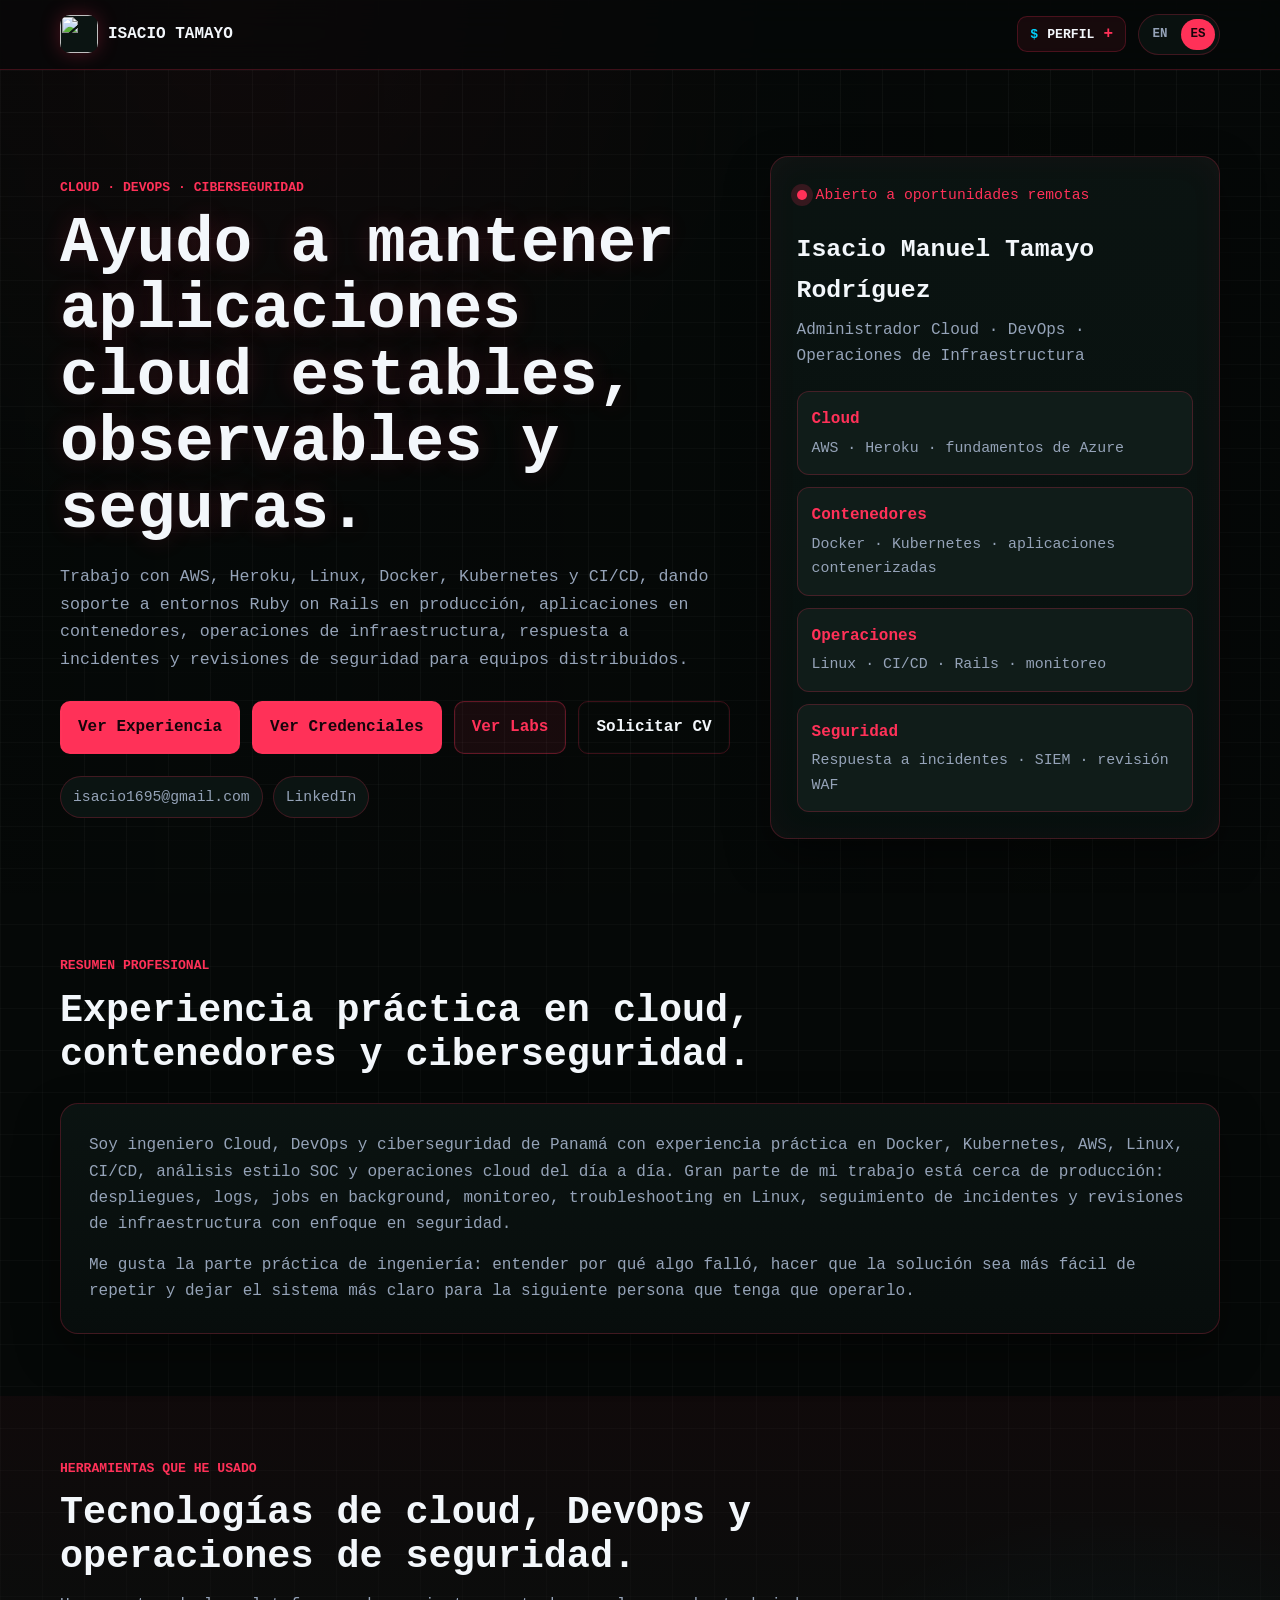
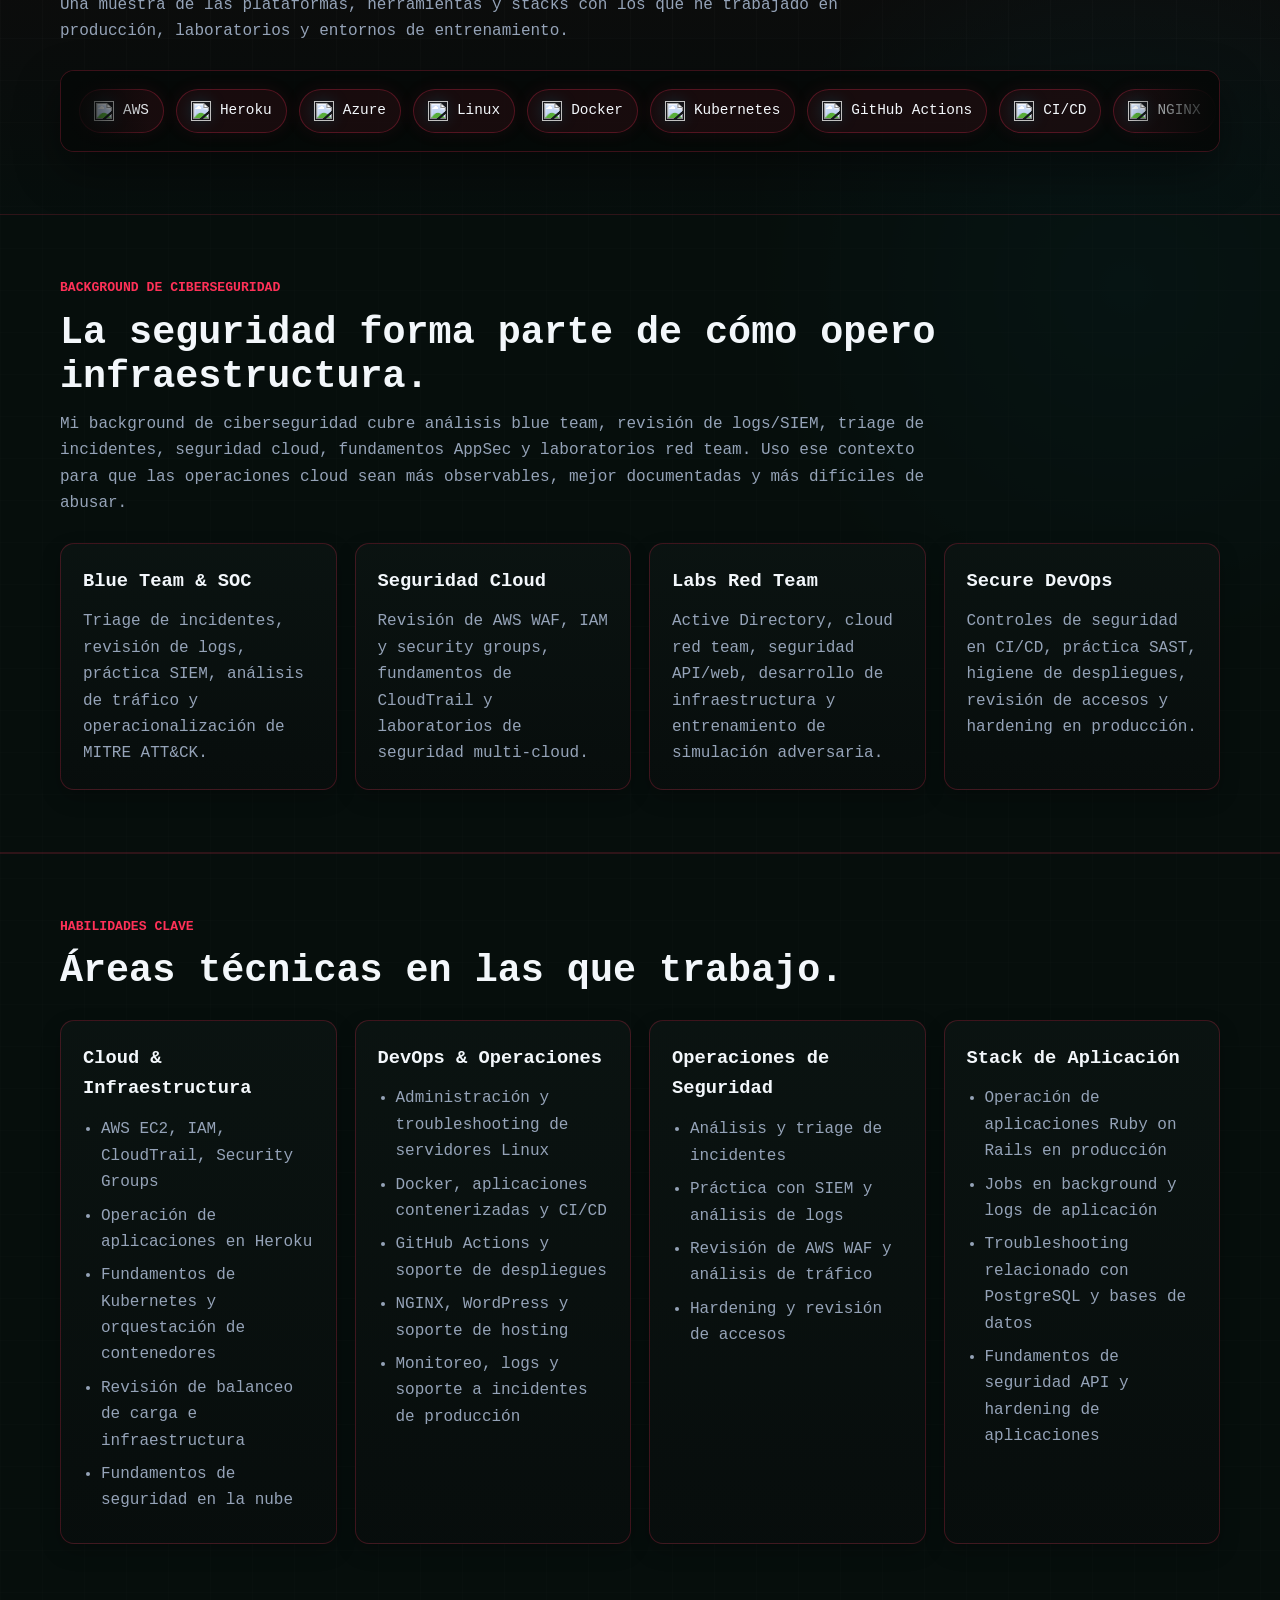
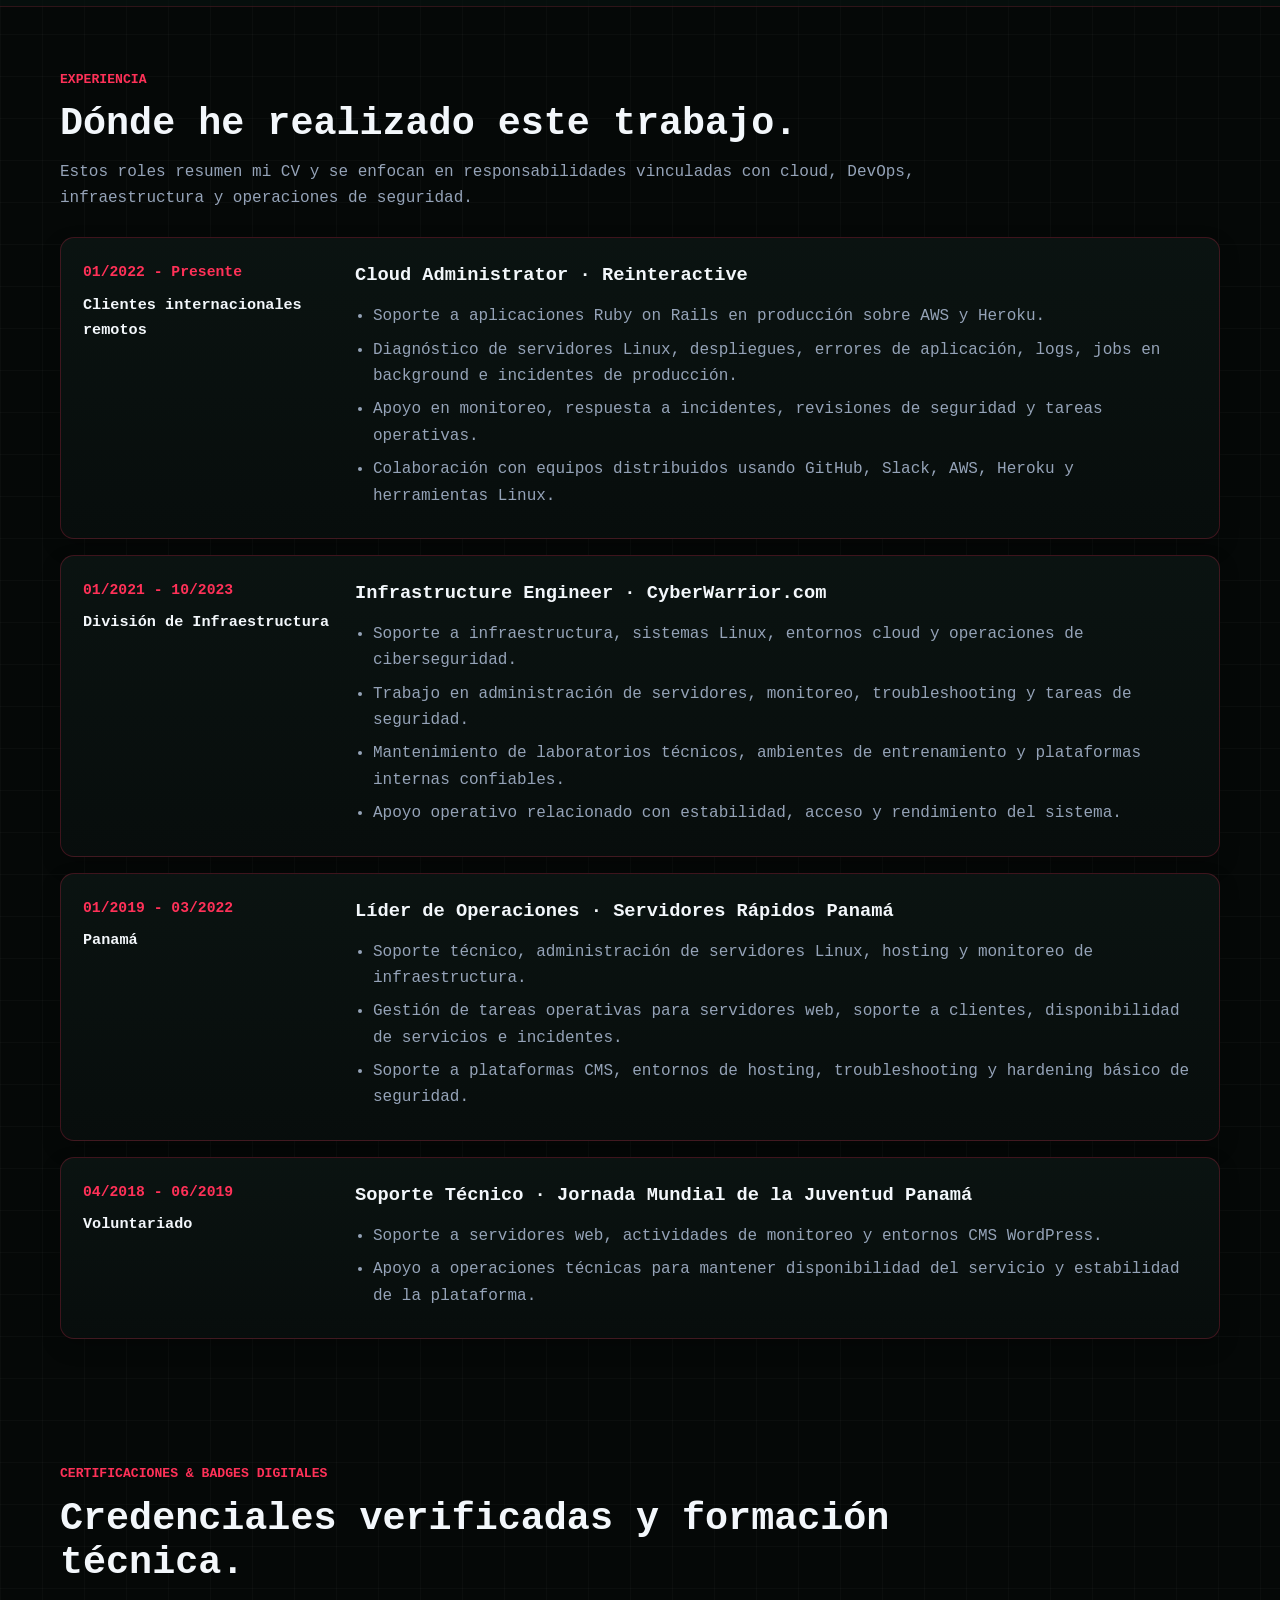
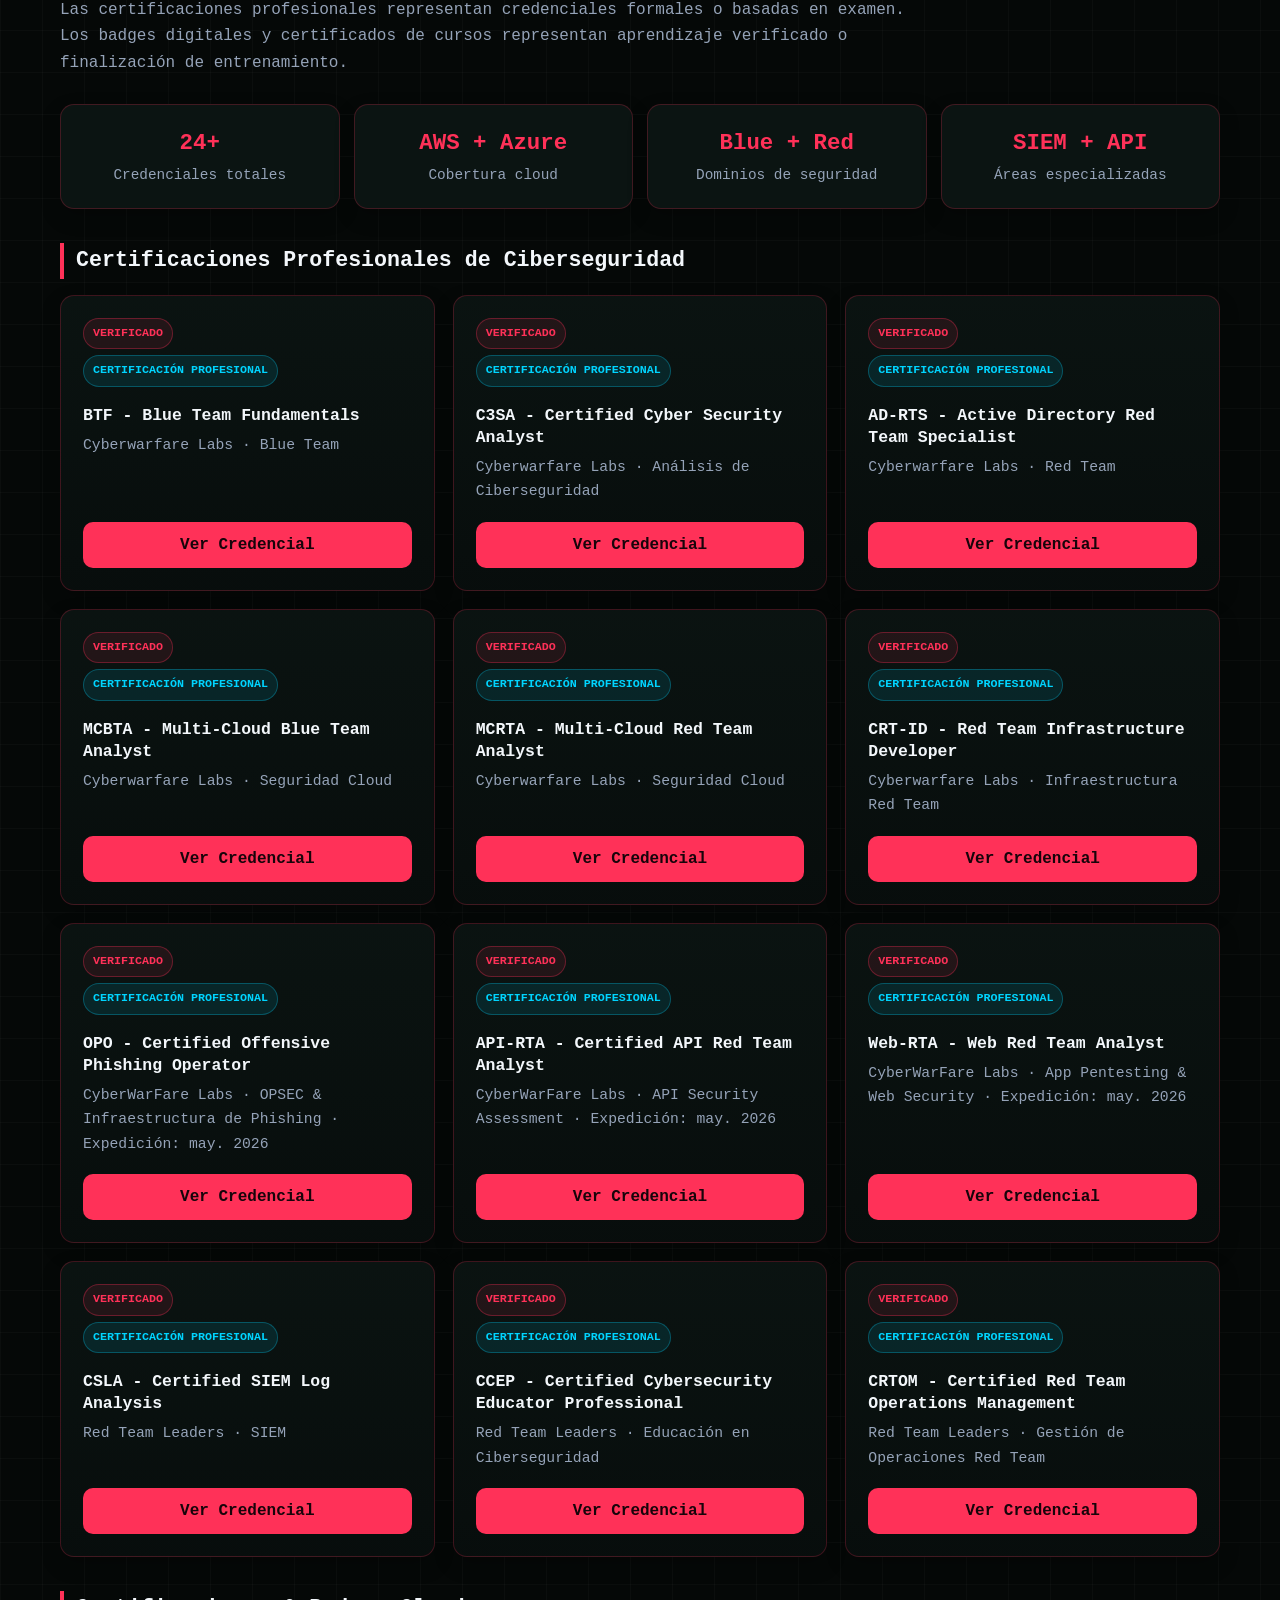
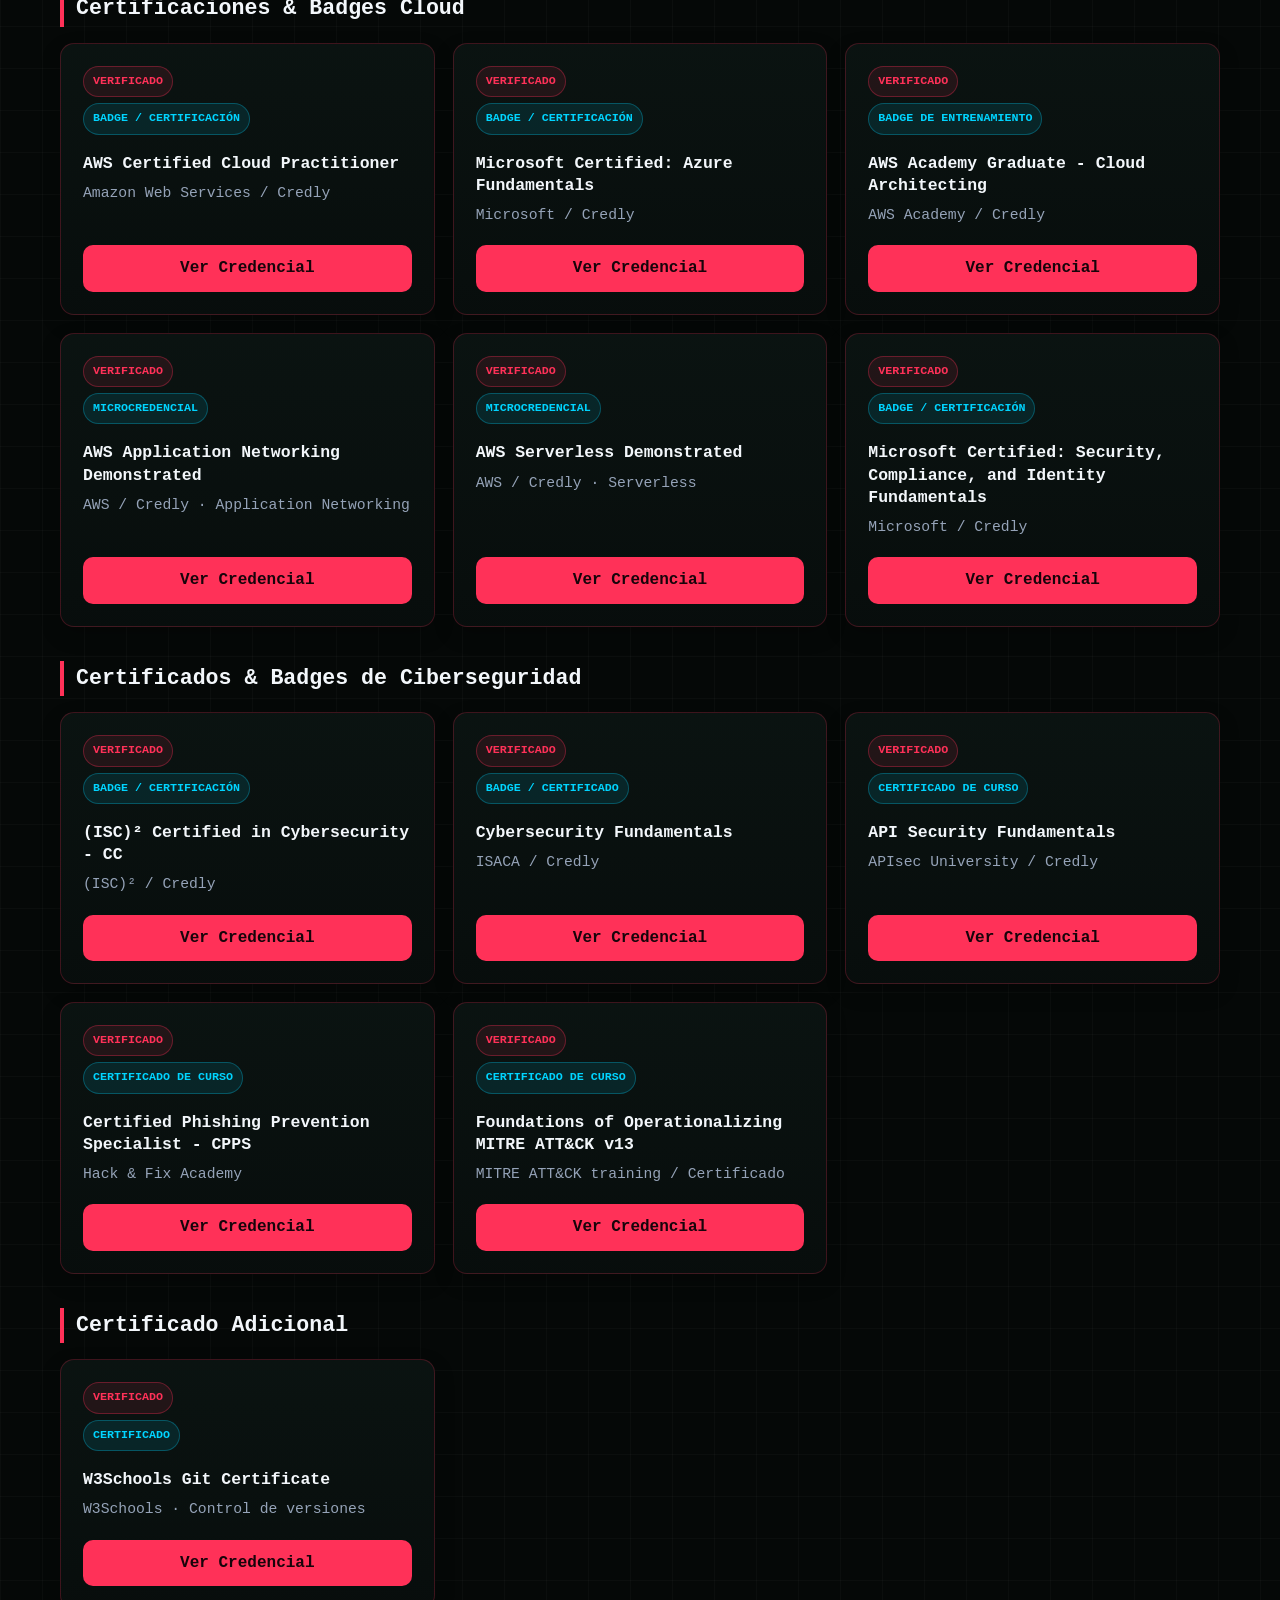
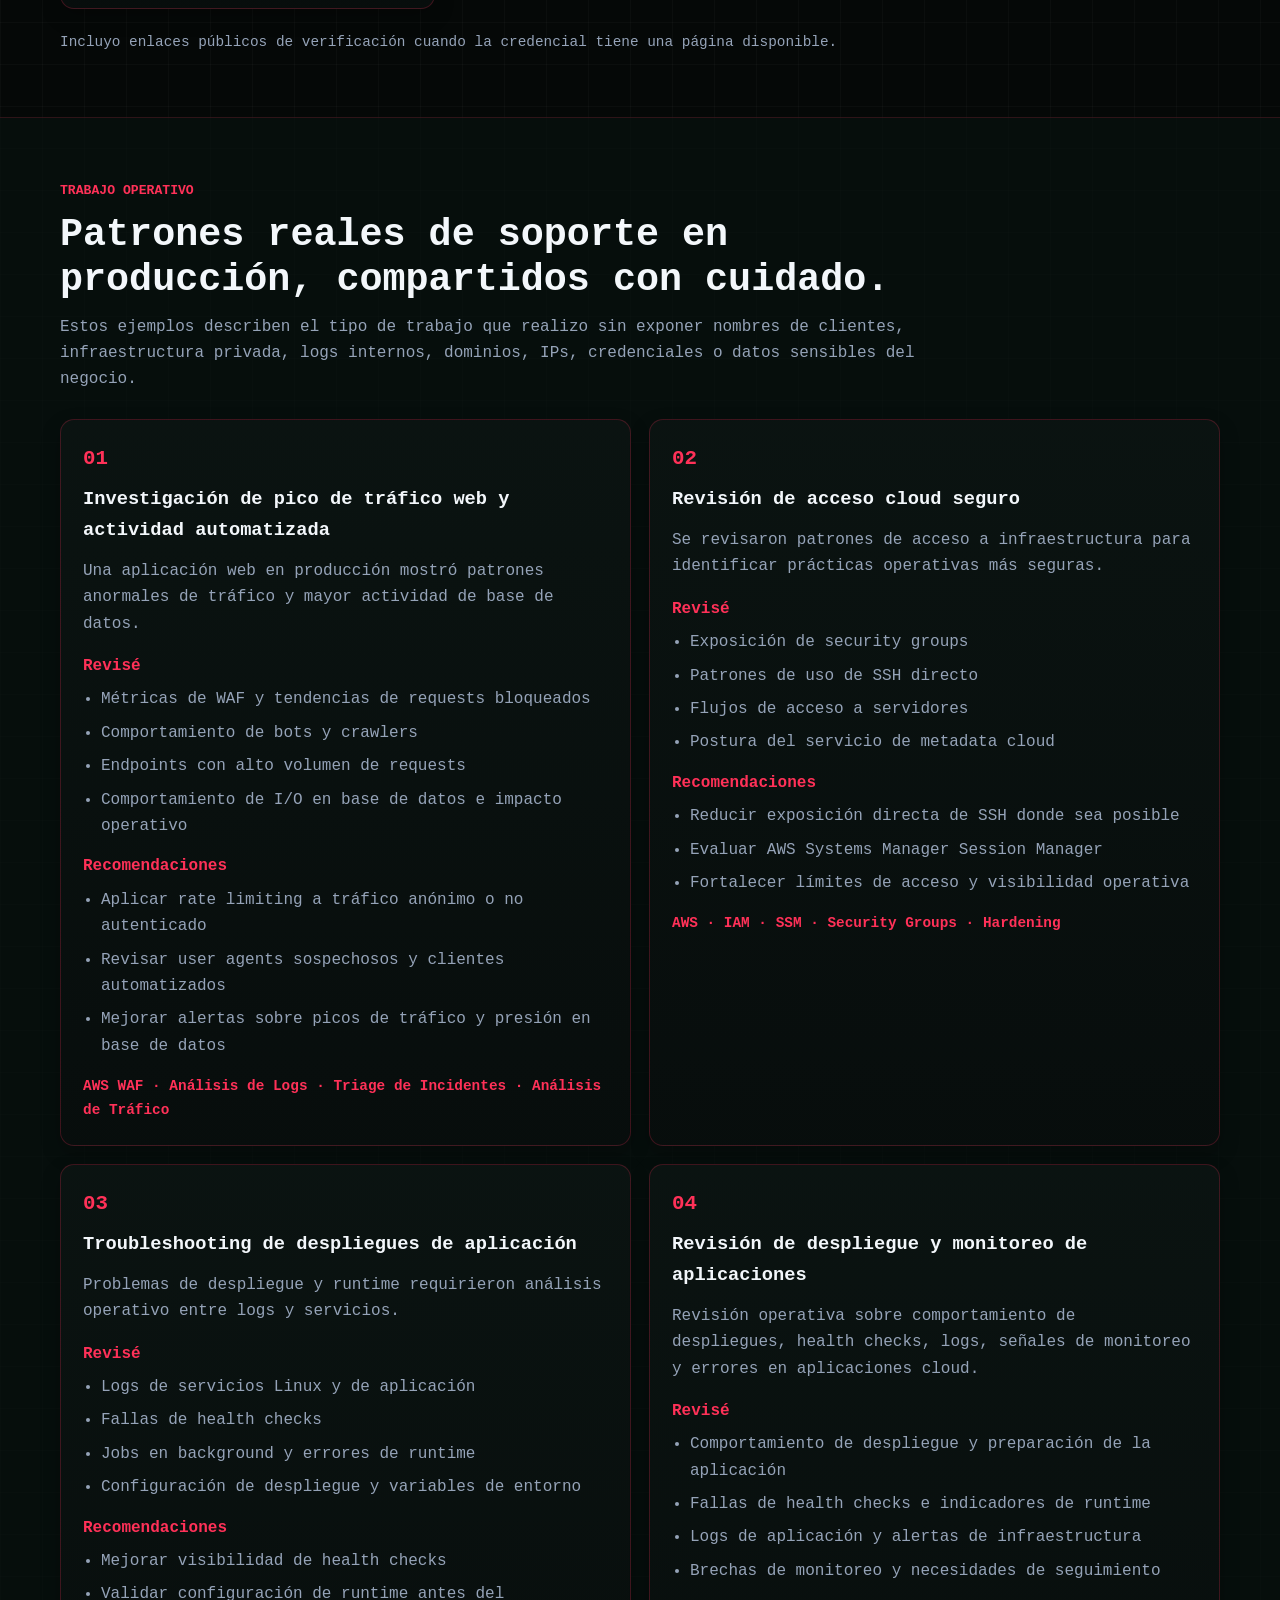
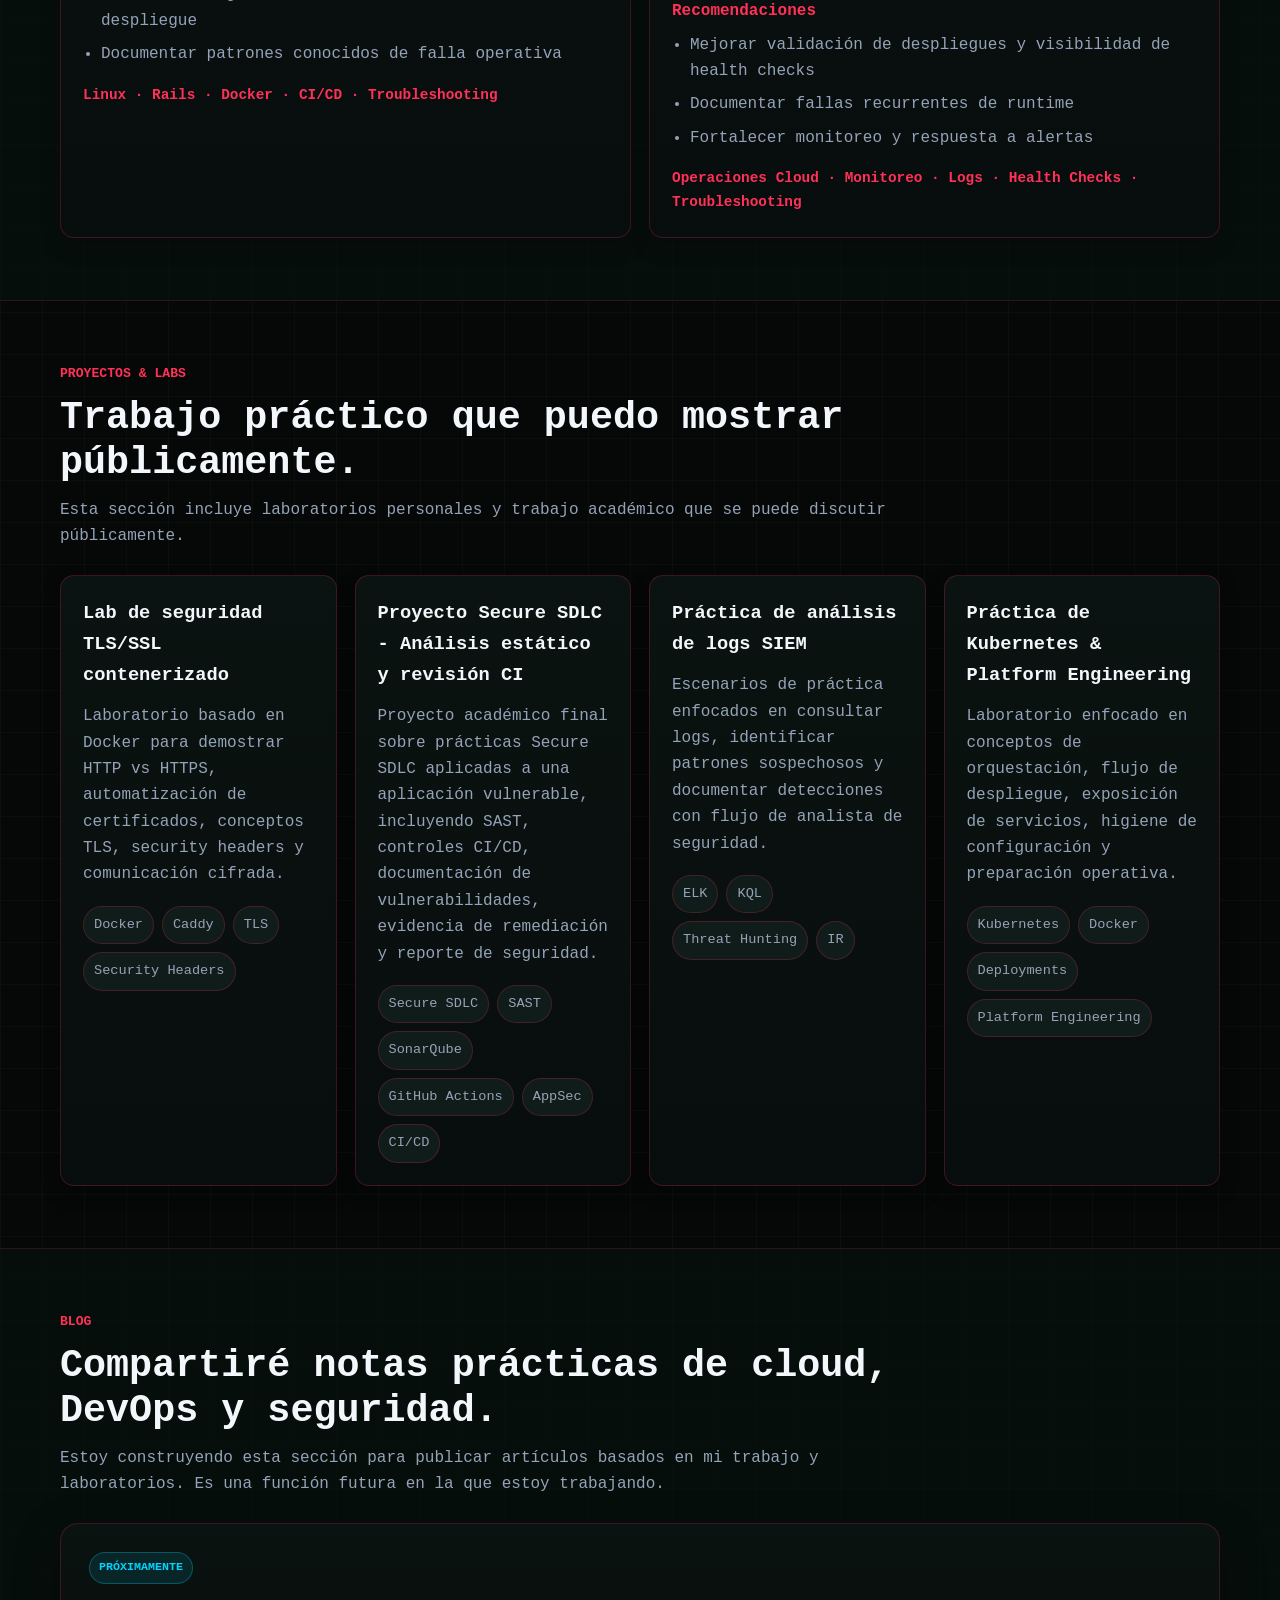
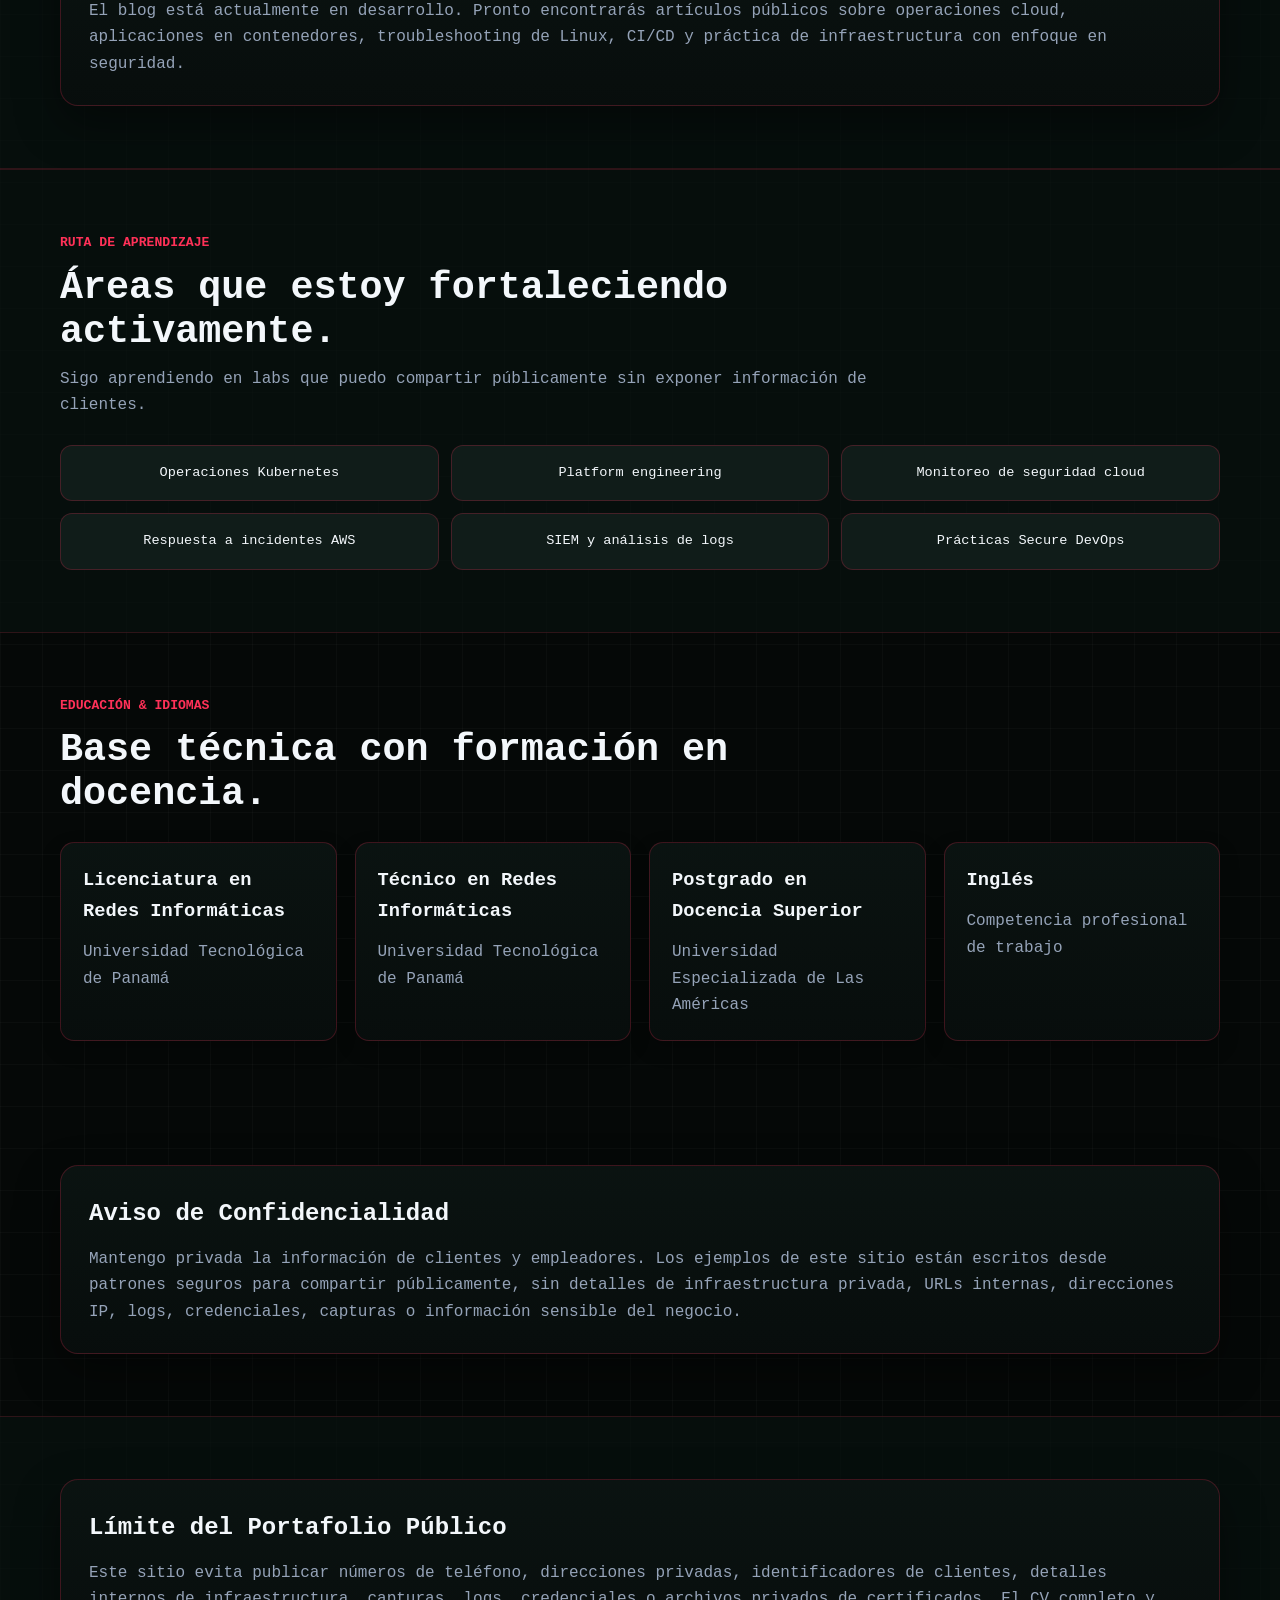
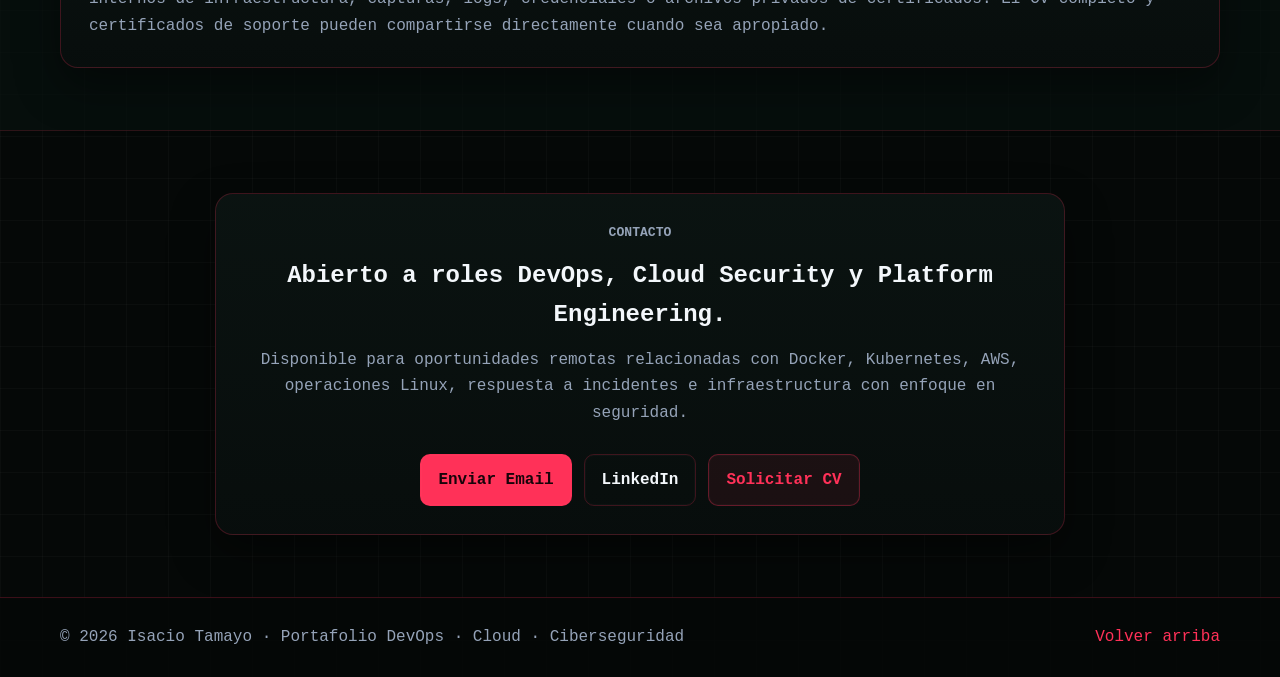
==== es.html @ 3d14a32d "Add blog section, fix Guides link, polish copy" ====
<!DOCTYPE html>
<html lang="es">
<head>
  <meta charset="UTF-8" />
  <meta name="viewport" content="width=device-width, initial-scale=1.0" />

  <title>Isacio Tamayo | Ingeniero Cloud, DevOps & Ciberseguridad</title>
  <meta name="description" content="Portafolio Cloud, DevOps y Ciberseguridad de Isacio Tamayo, enfocado en Docker, Kubernetes, AWS, Linux, CI/CD, soporte de producción, seguridad cloud y respuesta a incidentes." />
  <meta name="author" content="Isacio Tamayo" />
  <link rel="canonical" href="https://isacio-tamayo.ponciop.online/es.html" />

  <meta property="og:title" content="Isacio Tamayo | Ingeniero Cloud, DevOps & Ciberseguridad" />
  <meta property="og:description" content="Portafolio con experiencia en Docker, Kubernetes, AWS, Linux, CI/CD, troubleshooting de producción, análisis blue team, labs red team y seguridad cloud." />
  <meta property="og:type" content="website" />
  <meta property="og:url" content="https://isacio-tamayo.ponciop.online/es.html" />
  <meta property="og:site_name" content="Isacio Tamayo Portfolio" />
  <meta property="og:locale" content="es_PA" />
  <meta property="og:locale:alternate" content="en_US" />
  <meta property="og:image" content="https://isacio-tamayo.ponciop.online/assets/img/brand/isacio-tamayo-wallpaper.png" />
  <meta property="og:image:secure_url" content="https://isacio-tamayo.ponciop.online/assets/img/brand/isacio-tamayo-wallpaper.png" />
  <meta property="og:image:type" content="image/png" />
  <meta property="og:image:width" content="1672" />
  <meta property="og:image:height" content="941" />
  <meta property="og:image:alt" content="Isacio Tamayo Cloud DevOps Cybersecurity personal brand banner" />

  <meta name="twitter:card" content="summary_large_image" />
  <meta name="twitter:title" content="Isacio Tamayo | Ingeniero Cloud, DevOps & Ciberseguridad" />
  <meta name="twitter:description" content="Portafolio con experiencia en Docker, Kubernetes, AWS, Linux, CI/CD, troubleshooting de producción, análisis blue team, labs red team y seguridad cloud." />
  <meta name="twitter:image" content="https://isacio-tamayo.ponciop.online/assets/img/brand/isacio-tamayo-wallpaper.png" />

  <link rel="alternate" hreflang="en" href="https://isacio-tamayo.ponciop.online/" />
  <link rel="alternate" hreflang="es" href="https://isacio-tamayo.ponciop.online/es.html" />
  <link rel="alternate" hreflang="x-default" href="https://isacio-tamayo.ponciop.online/" />

  <link rel="icon" type="image/svg+xml" href="favicon.svg" />
  <link rel="stylesheet" href="assets/css/styles.css" />
</head>

<body>
  <header class="site-header">
    <div class="container nav-wrap">
      <a class="brand" href="#top" aria-label="Inicio">
        <span class="brand-mark"><img src="assets/img/brand/isacio-tamayo-logo.webp" alt="" /></span>
        <span>Isacio Tamayo</span>
      </a>

      <div class="nav-right">
        <input class="menu-toggle" type="checkbox" id="site-menu-toggle" aria-label="Alternar menú de navegación" />
        <label class="menu-button" for="site-menu-toggle"><span>PERFIL</span></label>
        <nav class="desktop-nav" aria-label="Navegación principal">
          <a href="#summary">Resumen</a>
          <a href="#skills">Habilidades</a>
          <a href="#technologies">Tecnologías</a>
          <a href="#experience">Experiencia</a>
          <a href="#certifications">Credenciales</a>
          <a href="#case-studies">Casos</a>
          <a href="#projects">Proyectos</a>
          <a href="#blog">Blog</a>
          <a href="#contact">Contacto</a>
        </nav>
        <div class="language-switch" aria-label="Selector de idioma">
          <a href="index.html">EN</a>
          <a class="active" href="es.html" aria-current="page">ES</a>
        </div>
      </div>
    </div>
  </header>

  <main id="top">
    <section class="hero">
      <div class="container hero-grid">
        <div class="hero-content">
          <p class="eyebrow">Cloud · DevOps · Ciberseguridad</p>
          <h1>Ayudo a mantener aplicaciones cloud estables, observables y seguras.</h1>
          <p class="hero-text">
            Trabajo con AWS, Heroku, Linux, Docker, Kubernetes y CI/CD, dando soporte a entornos
            Ruby on Rails en producción, aplicaciones en contenedores, operaciones de infraestructura,
            respuesta a incidentes y revisiones de seguridad para equipos distribuidos.
          </p>

          <div class="hero-actions">
            <a class="btn primary" href="#experience">Ver Experiencia</a>
            <a class="btn primary" href="#certifications">Ver Credenciales</a>
            <a class="btn secondary" href="#projects">Ver Labs</a>
            <a class="btn ghost" href="mailto:isacio1695@gmail.com?subject=Solicitud%20de%20CV%20-%20Isacio%20Tamayo">Solicitar CV</a>
          </div>

          <div class="contact-pills">
            <a href="mailto:isacio1695@gmail.com">isacio1695@gmail.com</a>
            <a href="https://www.linkedin.com/in/isaciotamayo/" target="_blank" rel="noopener noreferrer">LinkedIn</a>
          </div>
        </div>

        <aside class="hero-card" aria-label="Resumen del perfil">
          <div class="hero-card-top">
            <span class="status-dot"></span>
            <span>Abierto a oportunidades remotas</span>
          </div>

          <h2>Isacio Manuel Tamayo Rodríguez</h2>
          <p>Administrador Cloud · DevOps · Operaciones de Infraestructura</p>

          <div class="snapshot-grid">
            <div>
              <strong>Cloud</strong>
              <span>AWS · Heroku · fundamentos de Azure</span>
            </div>
            <div>
              <strong>Contenedores</strong>
              <span>Docker · Kubernetes · aplicaciones contenerizadas</span>
            </div>
            <div>
              <strong>Operaciones</strong>
              <span>Linux · CI/CD · Rails · monitoreo</span>
            </div>
            <div>
              <strong>Seguridad</strong>
              <span>Respuesta a incidentes · SIEM · revisión WAF</span>
            </div>
          </div>
        </aside>
      </div>
    </section>

    <section id="summary" class="section">
      <div class="container">
        <div class="section-heading">
          <p class="eyebrow">Resumen Profesional</p>
          <h2>Experiencia práctica en cloud, contenedores y ciberseguridad.</h2>
        </div>

        <div class="summary-card">
          <p>
            Soy ingeniero Cloud, DevOps y ciberseguridad de Panamá con experiencia práctica en Docker, Kubernetes,
            AWS, Linux, CI/CD, análisis estilo SOC y operaciones cloud del día a día. Gran parte de mi trabajo está cerca
            de producción: despliegues, logs, jobs en background, monitoreo, troubleshooting en Linux,
            seguimiento de incidentes y revisiones de infraestructura con enfoque en seguridad.
          </p>
          <p>
            Me gusta la parte práctica de ingeniería: entender por qué algo falló, hacer que la solución
            sea más fácil de repetir y dejar el sistema más claro para la siguiente persona que tenga que operarlo.
          </p>
        </div>
      </div>
    </section>

    <section id="technologies" class="section tech-section">
      <div class="container">
        <div class="section-heading">
          <p class="eyebrow">Herramientas que he usado</p>
          <h2>Tecnologías de cloud, DevOps y operaciones de seguridad.</h2>
          <p class="section-note">
            Una muestra de las plataformas, herramientas y stacks con los que he trabajado en producción, laboratorios y entornos de entrenamiento.
          </p>
        </div>

        <div class="tech-carousel" aria-label="Carrusel de tecnologías">
          <div class="tech-track">
            <span><img src="https://cdn.jsdelivr.net/gh/devicons/devicon/icons/amazonwebservices/amazonwebservices-original-wordmark.svg" alt="" loading="lazy" />AWS</span>
            <span><img src="https://cdn.jsdelivr.net/gh/devicons/devicon/icons/heroku/heroku-original.svg" alt="" loading="lazy" />Heroku</span>
            <span><img src="https://cdn.jsdelivr.net/gh/devicons/devicon/icons/azure/azure-original.svg" alt="" loading="lazy" />Azure</span>
            <span><img src="https://cdn.simpleicons.org/linux/fcc624" alt="" loading="lazy" />Linux</span>
            <span><img src="https://cdn.simpleicons.org/docker/2496ed" alt="" loading="lazy" />Docker</span>
            <span><img src="https://cdn.simpleicons.org/kubernetes/326ce5" alt="" loading="lazy" />Kubernetes</span>
            <span><img src="https://cdn.simpleicons.org/githubactions/2088ff" alt="" loading="lazy" />GitHub Actions</span>
            <span><img src="https://cdn.simpleicons.org/github/ffffff" alt="" loading="lazy" />CI/CD</span>
            <span><img src="https://cdn.simpleicons.org/nginx/009639" alt="" loading="lazy" />NGINX</span>
            <span><img src="https://cdn.simpleicons.org/rubyonrails/cc0000" alt="" loading="lazy" />Ruby on Rails</span>
            <span><img src="https://cdn.simpleicons.org/postgresql/4169e1" alt="" loading="lazy" />PostgreSQL</span>
            <span><img src="https://cdn.simpleicons.org/wordpress/21759b" alt="" loading="lazy" />WordPress</span>
            <span><img src="https://cdn.simpleicons.org/elastic/005571" alt="" loading="lazy" />Elastic</span>
            <span><img src="https://cdn.simpleicons.org/cloudflare/f38020" alt="" loading="lazy" />Cloudflare WAF</span>
            <span><img src="https://cdn.jsdelivr.net/gh/devicons/devicon/icons/sonarqube/sonarqube-original.svg" alt="" loading="lazy" />SonarQube</span>
            <span><img src="https://cdn.jsdelivr.net/gh/devicons/devicon/icons/amazonwebservices/amazonwebservices-original-wordmark.svg" alt="" loading="lazy" />AWS</span>
            <span><img src="https://cdn.jsdelivr.net/gh/devicons/devicon/icons/heroku/heroku-original.svg" alt="" loading="lazy" />Heroku</span>
            <span><img src="https://cdn.jsdelivr.net/gh/devicons/devicon/icons/azure/azure-original.svg" alt="" loading="lazy" />Azure</span>
            <span><img src="https://cdn.simpleicons.org/linux/fcc624" alt="" loading="lazy" />Linux</span>
            <span><img src="https://cdn.simpleicons.org/docker/2496ed" alt="" loading="lazy" />Docker</span>
            <span><img src="https://cdn.simpleicons.org/kubernetes/326ce5" alt="" loading="lazy" />Kubernetes</span>
            <span><img src="https://cdn.simpleicons.org/githubactions/2088ff" alt="" loading="lazy" />GitHub Actions</span>
            <span><img src="https://cdn.simpleicons.org/github/ffffff" alt="" loading="lazy" />CI/CD</span>
            <span><img src="https://cdn.simpleicons.org/nginx/009639" alt="" loading="lazy" />NGINX</span>
            <span><img src="https://cdn.simpleicons.org/rubyonrails/cc0000" alt="" loading="lazy" />Ruby on Rails</span>
            <span><img src="https://cdn.simpleicons.org/postgresql/4169e1" alt="" loading="lazy" />PostgreSQL</span>
            <span><img src="https://cdn.simpleicons.org/wordpress/21759b" alt="" loading="lazy" />WordPress</span>
            <span><img src="https://cdn.simpleicons.org/elastic/005571" alt="" loading="lazy" />Elastic</span>
            <span><img src="https://cdn.simpleicons.org/cloudflare/f38020" alt="" loading="lazy" />Cloudflare WAF</span>
            <span><img src="https://cdn.jsdelivr.net/gh/devicons/devicon/icons/sonarqube/sonarqube-original.svg" alt="" loading="lazy" />SonarQube</span>
          </div>
        </div>
      </div>
    </section>

    <section id="security-background" class="section alt">
      <div class="container">
        <div class="section-heading">
          <p class="eyebrow">Background de Ciberseguridad</p>
          <h2>La seguridad forma parte de cómo opero infraestructura.</h2>
          <p class="section-note">
            Mi background de ciberseguridad cubre análisis blue team, revisión de logs/SIEM, triage de incidentes,
            seguridad cloud, fundamentos AppSec y laboratorios red team. Uso ese contexto para que las operaciones
            cloud sean más observables, mejor documentadas y más difíciles de abusar.
          </p>
        </div>

        <div class="security-grid">
          <article class="security-card">
            <h3>Blue Team & SOC</h3>
            <p>Triage de incidentes, revisión de logs, práctica SIEM, análisis de tráfico y operacionalización de MITRE ATT&CK.</p>
          </article>
          <article class="security-card">
            <h3>Seguridad Cloud</h3>
            <p>Revisión de AWS WAF, IAM y security groups, fundamentos de CloudTrail y laboratorios de seguridad multi-cloud.</p>
          </article>
          <article class="security-card">
            <h3>Labs Red Team</h3>
            <p>Active Directory, cloud red team, seguridad API/web, desarrollo de infraestructura y entrenamiento de simulación adversaria.</p>
          </article>
          <article class="security-card">
            <h3>Secure DevOps</h3>
            <p>Controles de seguridad en CI/CD, práctica SAST, higiene de despliegues, revisión de accesos y hardening en producción.</p>
          </article>
        </div>
      </div>
    </section>

    <section id="skills" class="section alt">
      <div class="container">
        <div class="section-heading">
          <p class="eyebrow">Habilidades Clave</p>
          <h2>Áreas técnicas en las que trabajo.</h2>
        </div>

        <div class="skills-grid">
          <article class="skill-card">
            <h3>Cloud & Infraestructura</h3>
            <ul>
              <li>AWS EC2, IAM, CloudTrail, Security Groups</li>
              <li>Operación de aplicaciones en Heroku</li>
              <li>Fundamentos de Kubernetes y orquestación de contenedores</li>
              <li>Revisión de balanceo de carga e infraestructura</li>
              <li>Fundamentos de seguridad en la nube</li>
            </ul>
          </article>

          <article class="skill-card">
            <h3>DevOps & Operaciones</h3>
            <ul>
              <li>Administración y troubleshooting de servidores Linux</li>
              <li>Docker, aplicaciones contenerizadas y CI/CD</li>
              <li>GitHub Actions y soporte de despliegues</li>
              <li>NGINX, WordPress y soporte de hosting</li>
              <li>Monitoreo, logs y soporte a incidentes de producción</li>
            </ul>
          </article>

          <article class="skill-card">
            <h3>Operaciones de Seguridad</h3>
            <ul>
              <li>Análisis y triage de incidentes</li>
              <li>Práctica con SIEM y análisis de logs</li>
              <li>Revisión de AWS WAF y análisis de tráfico</li>
              <li>Hardening y revisión de accesos</li>
            </ul>
          </article>

          <article class="skill-card">
            <h3>Stack de Aplicación</h3>
            <ul>
              <li>Operación de aplicaciones Ruby on Rails en producción</li>
              <li>Jobs en background y logs de aplicación</li>
              <li>Troubleshooting relacionado con PostgreSQL y bases de datos</li>
              <li>Fundamentos de seguridad API y hardening de aplicaciones</li>
            </ul>
          </article>
        </div>
      </div>
    </section>

    <section id="experience" class="section">
      <div class="container">
        <div class="section-heading">
          <p class="eyebrow">Experiencia</p>
          <h2>Dónde he realizado este trabajo.</h2>
          <p class="section-note">
            Estos roles resumen mi CV y se enfocan en responsabilidades vinculadas con cloud,
            DevOps, infraestructura y operaciones de seguridad.
          </p>
        </div>

        <div class="experience-list">
          <article class="experience-card">
            <div class="experience-meta">
              <span>01/2022 - Presente</span>
              <strong>Clientes internacionales remotos</strong>
            </div>
            <div>
              <h3>Cloud Administrator · Reinteractive</h3>
              <ul>
                <li>Soporte a aplicaciones Ruby on Rails en producción sobre AWS y Heroku.</li>
                <li>Diagnóstico de servidores Linux, despliegues, errores de aplicación, logs, jobs en background e incidentes de producción.</li>
                <li>Apoyo en monitoreo, respuesta a incidentes, revisiones de seguridad y tareas operativas.</li>
                <li>Colaboración con equipos distribuidos usando GitHub, Slack, AWS, Heroku y herramientas Linux.</li>
              </ul>
            </div>
          </article>

          <article class="experience-card">
            <div class="experience-meta">
              <span>01/2021 - 10/2023</span>
              <strong>División de Infraestructura</strong>
            </div>
            <div>
              <h3>Infrastructure Engineer · CyberWarrior.com</h3>
              <ul>
                <li>Soporte a infraestructura, sistemas Linux, entornos cloud y operaciones de ciberseguridad.</li>
                <li>Trabajo en administración de servidores, monitoreo, troubleshooting y tareas de seguridad.</li>
                <li>Mantenimiento de laboratorios técnicos, ambientes de entrenamiento y plataformas internas confiables.</li>
                <li>Apoyo operativo relacionado con estabilidad, acceso y rendimiento del sistema.</li>
              </ul>
            </div>
          </article>

          <article class="experience-card">
            <div class="experience-meta">
              <span>01/2019 - 03/2022</span>
              <strong>Panamá</strong>
            </div>
            <div>
              <h3>Líder de Operaciones · Servidores Rápidos Panamá</h3>
              <ul>
                <li>Soporte técnico, administración de servidores Linux, hosting y monitoreo de infraestructura.</li>
                <li>Gestión de tareas operativas para servidores web, soporte a clientes, disponibilidad de servicios e incidentes.</li>
                <li>Soporte a plataformas CMS, entornos de hosting, troubleshooting y hardening básico de seguridad.</li>
              </ul>
            </div>
          </article>

          <article class="experience-card">
            <div class="experience-meta">
              <span>04/2018 - 06/2019</span>
              <strong>Voluntariado</strong>
            </div>
            <div>
              <h3>Soporte Técnico · Jornada Mundial de la Juventud Panamá</h3>
              <ul>
                <li>Soporte a servidores web, actividades de monitoreo y entornos CMS WordPress.</li>
                <li>Apoyo a operaciones técnicas para mantener disponibilidad del servicio y estabilidad de la plataforma.</li>
              </ul>
            </div>
          </article>
        </div>
      </div>
    </section>

    <section id="certifications" class="section">
      <div class="container">
        <div class="section-heading">
          <p class="eyebrow">Certificaciones & Badges Digitales</p>
          <h2>Credenciales verificadas y formación técnica.</h2>
          <p class="section-note">
            Las certificaciones profesionales representan credenciales formales o basadas en examen.
            Los badges digitales y certificados de cursos representan aprendizaje verificado o finalización de entrenamiento.
          </p>
        </div>

        <div class="credential-stats">
          <div><strong>24+</strong><span>Credenciales totales</span></div>
          <div><strong>AWS + Azure</strong><span>Cobertura cloud</span></div>
          <div><strong>Blue + Red</strong><span>Dominios de seguridad</span></div>
          <div><strong>SIEM + API</strong><span>Áreas especializadas</span></div>
        </div>

        <div class="credential-section">
          <h3>Certificaciones Profesionales de Ciberseguridad</h3>
          <div class="credential-grid">
            <article class="credential-card"><span class="badge verified">Verificado</span><span class="badge type">Certificación Profesional</span><h4>BTF - Blue Team Fundamentals</h4><p>Cyberwarfare Labs · Blue Team</p><a href="https://labs.cyberwarfare.live/credential/achievement/69460b5f9f54e3df3cbbfce0" target="_blank" rel="noopener noreferrer">Ver Credencial</a></article>
            <article class="credential-card"><span class="badge verified">Verificado</span><span class="badge type">Certificación Profesional</span><h4>C3SA - Certified Cyber Security Analyst</h4><p>Cyberwarfare Labs · Análisis de Ciberseguridad</p><a href="https://labs.cyberwarfare.live/credential/achievement/696ad4a96d896ee834707cb6" target="_blank" rel="noopener noreferrer">Ver Credencial</a></article>
            <article class="credential-card"><span class="badge verified">Verificado</span><span class="badge type">Certificación Profesional</span><h4>AD-RTS - Active Directory Red Team Specialist</h4><p>Cyberwarfare Labs · Red Team</p><a href="https://labs.cyberwarfare.live/credential/achievement/69ef076441c9cc82906744a0" target="_blank" rel="noopener noreferrer">Ver Credencial</a></article>
            <article class="credential-card"><span class="badge verified">Verificado</span><span class="badge type">Certificación Profesional</span><h4>MCBTA - Multi-Cloud Blue Team Analyst</h4><p>Cyberwarfare Labs · Seguridad Cloud</p><a href="https://labs.cyberwarfare.live/credential/achievement/69be17f53f6937a0d91e0193" target="_blank" rel="noopener noreferrer">Ver Credencial</a></article>
            <article class="credential-card"><span class="badge verified">Verificado</span><span class="badge type">Certificación Profesional</span><h4>MCRTA - Multi-Cloud Red Team Analyst</h4><p>Cyberwarfare Labs · Seguridad Cloud</p><a href="https://labs.cyberwarfare.live/credential/achievement/69b8d61ac7ba6425e4980924" target="_blank" rel="noopener noreferrer">Ver Credencial</a></article>
            <article class="credential-card"><span class="badge verified">Verificado</span><span class="badge type">Certificación Profesional</span><h4>CRT-ID - Red Team Infrastructure Developer</h4><p>Cyberwarfare Labs · Infraestructura Red Team</p><a href="https://labs.cyberwarfare.live/credential/achievement/69f3f2f10f828a8de6c752f9" target="_blank" rel="noopener noreferrer">Ver Credencial</a></article>
            <article class="credential-card"><span class="badge verified">Verificado</span><span class="badge type">Certificación Profesional</span><h4>OPO - Certified Offensive Phishing Operator</h4><p>CyberWarFare Labs · OPSEC & Infraestructura de Phishing · Expedición: may. 2026</p><a href="https://labs.cyberwarfare.live/credential/achievement/6a0940a0561ddc10b08a355a" target="_blank" rel="noopener noreferrer">Ver Credencial</a></article>
            <article class="credential-card"><span class="badge verified">Verificado</span><span class="badge type">Certificación Profesional</span><h4>API-RTA - Certified API Red Team Analyst</h4><p>CyberWarFare Labs · API Security Assessment · Expedición: may. 2026</p><a href="https://labs.cyberwarfare.live/credential/achievement/6a06ca186d7fa552c3931be1" target="_blank" rel="noopener noreferrer">Ver Credencial</a></article>
            <article class="credential-card"><span class="badge verified">Verificado</span><span class="badge type">Certificación Profesional</span><h4>Web-RTA - Web Red Team Analyst</h4><p>CyberWarFare Labs · App Pentesting & Web Security · Expedición: may. 2026</p><a href="https://labs.cyberwarfare.live/credential/achievement/69feee29bda8afb3718dbea6" target="_blank" rel="noopener noreferrer">Ver Credencial</a></article>
            <article class="credential-card"><span class="badge verified">Verificado</span><span class="badge type">Certificación Profesional</span><h4>CSLA - Certified SIEM Log Analysis</h4><p>Red Team Leaders · SIEM</p><a href="https://courses.redteamleaders.com/exam-completion/099fa897246fdd3c" target="_blank" rel="noopener noreferrer">Ver Credencial</a></article>
            <article class="credential-card"><span class="badge verified">Verificado</span><span class="badge type">Certificación Profesional</span><h4>CCEP - Certified Cybersecurity Educator Professional</h4><p>Red Team Leaders · Educación en Ciberseguridad</p><a href="https://courses.redteamleaders.com/exam-completion/eac57de91b47fc5b" target="_blank" rel="noopener noreferrer">Ver Credencial</a></article>
            <article class="credential-card"><span class="badge verified">Verificado</span><span class="badge type">Certificación Profesional</span><h4>CRTOM - Certified Red Team Operations Management</h4><p>Red Team Leaders · Gestión de Operaciones Red Team</p><a href="https://courses.redteamleaders.com/exam-completion/c17ff7d2aab192f2" target="_blank" rel="noopener noreferrer">Ver Credencial</a></article>
          </div>
        </div>

        <div class="credential-section">
          <h3>Certificaciones & Badges Cloud</h3>
          <div class="credential-grid">
            <article class="credential-card"><span class="badge verified">Verificado</span><span class="badge type">Badge / Certificación</span><h4>AWS Certified Cloud Practitioner</h4><p>Amazon Web Services / Credly</p><a href="https://www.credly.com/badges/c8dfe8b6-7400-4ade-a964-c6189845dde5/public_url" target="_blank" rel="noopener noreferrer">Ver Credencial</a></article>
            <article class="credential-card"><span class="badge verified">Verificado</span><span class="badge type">Badge / Certificación</span><h4>Microsoft Certified: Azure Fundamentals</h4><p>Microsoft / Credly</p><a href="https://www.credly.com/badges/b7243565-e5a3-4419-88e7-b3b315193b72/public_url" target="_blank" rel="noopener noreferrer">Ver Credencial</a></article>
            <article class="credential-card"><span class="badge verified">Verificado</span><span class="badge type">Badge de Entrenamiento</span><h4>AWS Academy Graduate - Cloud Architecting</h4><p>AWS Academy / Credly</p><a href="https://www.credly.com/badges/f8daa647-c096-4b6d-a9be-473a920c295f/public_url" target="_blank" rel="noopener noreferrer">Ver Credencial</a></article>
            <article class="credential-card"><span class="badge verified">Verificado</span><span class="badge type">Microcredencial</span><h4>AWS Application Networking Demonstrated</h4><p>AWS / Credly · Application Networking</p><a href="https://www.credly.com/badges/02b6043b-ed11-46bf-a0ef-a21d31ae5cbf/public_url" target="_blank" rel="noopener noreferrer">Ver Credencial</a></article>
            <article class="credential-card"><span class="badge verified">Verificado</span><span class="badge type">Microcredencial</span><h4>AWS Serverless Demonstrated</h4><p>AWS / Credly · Serverless</p><a href="https://www.credly.com/badges/8a509969-a698-4201-ba69-38c92fb5b371/public_url" target="_blank" rel="noopener noreferrer">Ver Credencial</a></article>
            <article class="credential-card"><span class="badge verified">Verificado</span><span class="badge type">Badge / Certificación</span><h4>Microsoft Certified: Security, Compliance, and Identity Fundamentals</h4><p>Microsoft / Credly</p><a href="https://www.credly.com/badges/28e27e4c-d1f8-4c7b-bf0e-d59af3b6d936/public_url" target="_blank" rel="noopener noreferrer">Ver Credencial</a></article>
          </div>
        </div>

        <div class="credential-section">
          <h3>Certificados & Badges de Ciberseguridad</h3>
          <div class="credential-grid">
            <article class="credential-card"><span class="badge verified">Verificado</span><span class="badge type">Badge / Certificación</span><h4>(ISC)² Certified in Cybersecurity - CC</h4><p>(ISC)² / Credly</p><a href="https://www.credly.com/badges/cc5c1393-2a30-4ae9-bdca-4a72f9d54a81/public_url" target="_blank" rel="noopener noreferrer">Ver Credencial</a></article>
            <article class="credential-card"><span class="badge verified">Verificado</span><span class="badge type">Badge / Certificado</span><h4>Cybersecurity Fundamentals</h4><p>ISACA / Credly</p><a href="https://www.credly.com/badges/f949cec2-73e9-4dce-9a60-4c4a92e8689a/public_url" target="_blank" rel="noopener noreferrer">Ver Credencial</a></article>
            <article class="credential-card"><span class="badge verified">Verificado</span><span class="badge type">Certificado de Curso</span><h4>API Security Fundamentals</h4><p>APIsec University / Credly</p><a href="https://www.credly.com/badges/e843fc69-724f-4def-8280-08baeab36c3f/public_url" target="_blank" rel="noopener noreferrer">Ver Credencial</a></article>
            <article class="credential-card"><span class="badge verified">Verificado</span><span class="badge type">Certificado de Curso</span><h4>Certified Phishing Prevention Specialist - CPPS</h4><p>Hack & Fix Academy</p><a href="https://academy.hackandfix.com/certificate-page/?user=9755&course=53700" target="_blank" rel="noopener noreferrer">Ver Credencial</a></article>
            <article class="credential-card"><span class="badge verified">Verificado</span><span class="badge type">Certificado de Curso</span><h4>Foundations of Operationalizing MITRE ATT&CK v13</h4><p>MITRE ATT&CK training / Certificado</p><a href="https://www.credly.com/badges/8cf96c12-bb72-4f59-bb3b-106e9e108972/public_url" target="_blank" rel="noopener noreferrer">Ver Credencial</a></article>
          </div>
        </div>

        <div class="credential-section">
          <h3>Certificado Adicional</h3>
          <div class="credential-grid single">
            <article class="credential-card"><span class="badge verified">Verificado</span><span class="badge type">Certificado</span><h4>W3Schools Git Certificate</h4><p>W3Schools · Control de versiones</p><a href="https://verify.w3schools.com/1P2P8JME6N" target="_blank" rel="noopener noreferrer">Ver Credencial</a></article>
          </div>
        </div>

        <p class="credential-note">
          Incluyo enlaces públicos de verificación cuando la credencial tiene una página disponible.
        </p>
      </div>
    </section>

    <section id="case-studies" class="section alt">
      <div class="container">
        <div class="section-heading">
          <p class="eyebrow">Trabajo Operativo</p>
          <h2>Patrones reales de soporte en producción, compartidos con cuidado.</h2>
          <p class="section-note">
            Estos ejemplos describen el tipo de trabajo que realizo sin exponer nombres de clientes,
            infraestructura privada, logs internos, dominios, IPs, credenciales o datos sensibles del negocio.
          </p>
        </div>

        <div class="case-grid">
          <article class="case-card">
            <div class="case-number">01</div>
            <h3>Investigación de pico de tráfico web y actividad automatizada</h3>
            <p class="case-context">Una aplicación web en producción mostró patrones anormales de tráfico y mayor actividad de base de datos.</p>
            <h4>Revisé</h4>
            <ul><li>Métricas de WAF y tendencias de requests bloqueados</li><li>Comportamiento de bots y crawlers</li><li>Endpoints con alto volumen de requests</li><li>Comportamiento de I/O en base de datos e impacto operativo</li></ul>
            <h4>Recomendaciones</h4>
            <ul><li>Aplicar rate limiting a tráfico anónimo o no autenticado</li><li>Revisar user agents sospechosos y clientes automatizados</li><li>Mejorar alertas sobre picos de tráfico y presión en base de datos</li></ul>
            <p class="case-tags">AWS WAF · Análisis de Logs · Triage de Incidentes · Análisis de Tráfico</p>
          </article>

          <article class="case-card">
            <div class="case-number">02</div>
            <h3>Revisión de acceso cloud seguro</h3>
            <p class="case-context">Se revisaron patrones de acceso a infraestructura para identificar prácticas operativas más seguras.</p>
            <h4>Revisé</h4>
            <ul><li>Exposición de security groups</li><li>Patrones de uso de SSH directo</li><li>Flujos de acceso a servidores</li><li>Postura del servicio de metadata cloud</li></ul>
            <h4>Recomendaciones</h4>
            <ul><li>Reducir exposición directa de SSH donde sea posible</li><li>Evaluar AWS Systems Manager Session Manager</li><li>Fortalecer límites de acceso y visibilidad operativa</li></ul>
            <p class="case-tags">AWS · IAM · SSM · Security Groups · Hardening</p>
          </article>

          <article class="case-card">
            <div class="case-number">03</div>
            <h3>Troubleshooting de despliegues de aplicación</h3>
            <p class="case-context">Problemas de despliegue y runtime requirieron análisis operativo entre logs y servicios.</p>
            <h4>Revisé</h4>
            <ul><li>Logs de servicios Linux y de aplicación</li><li>Fallas de health checks</li><li>Jobs en background y errores de runtime</li><li>Configuración de despliegue y variables de entorno</li></ul>
            <h4>Recomendaciones</h4>
            <ul><li>Mejorar visibilidad de health checks</li><li>Validar configuración de runtime antes del despliegue</li><li>Documentar patrones conocidos de falla operativa</li></ul>
            <p class="case-tags">Linux · Rails · Docker · CI/CD · Troubleshooting</p>
          </article>

          <article class="case-card">
            <div class="case-number">04</div>
            <h3>Revisión de despliegue y monitoreo de aplicaciones</h3>
            <p class="case-context">Revisión operativa sobre comportamiento de despliegues, health checks, logs, señales de monitoreo y errores en aplicaciones cloud.</p>
            <h4>Revisé</h4>
            <ul><li>Comportamiento de despliegue y preparación de la aplicación</li><li>Fallas de health checks e indicadores de runtime</li><li>Logs de aplicación y alertas de infraestructura</li><li>Brechas de monitoreo y necesidades de seguimiento</li></ul>
            <h4>Recomendaciones</h4>
            <ul><li>Mejorar validación de despliegues y visibilidad de health checks</li><li>Documentar fallas recurrentes de runtime</li><li>Fortalecer monitoreo y respuesta a alertas</li></ul>
            <p class="case-tags">Operaciones Cloud · Monitoreo · Logs · Health Checks · Troubleshooting</p>
          </article>
        </div>
      </div>
    </section>

    <section id="projects" class="section">
      <div class="container">
        <div class="section-heading">
          <p class="eyebrow">Proyectos & Labs</p>
          <h2>Trabajo práctico que puedo mostrar públicamente.</h2>
          <p class="section-note">Esta sección incluye laboratorios personales y trabajo académico que se puede discutir públicamente.</p>
        </div>

        <div class="project-grid">
          <article class="project-card"><h3>Lab de seguridad TLS/SSL contenerizado</h3><p>Laboratorio basado en Docker para demostrar HTTP vs HTTPS, automatización de certificados, conceptos TLS, security headers y comunicación cifrada.</p><div class="project-tags"><span>Docker</span><span>Caddy</span><span>TLS</span><span>Security Headers</span></div></article>
          <article class="project-card"><h3>Proyecto Secure SDLC - Análisis estático y revisión CI</h3><p>Proyecto académico final sobre prácticas Secure SDLC aplicadas a una aplicación vulnerable, incluyendo SAST, controles CI/CD, documentación de vulnerabilidades, evidencia de remediación y reporte de seguridad.</p><div class="project-tags"><span>Secure SDLC</span><span>SAST</span><span>SonarQube</span><span>GitHub Actions</span><span>AppSec</span><span>CI/CD</span></div></article>
          <article class="project-card"><h3>Práctica de análisis de logs SIEM</h3><p>Escenarios de práctica enfocados en consultar logs, identificar patrones sospechosos y documentar detecciones con flujo de analista de seguridad.</p><div class="project-tags"><span>ELK</span><span>KQL</span><span>Threat Hunting</span><span>IR</span></div></article>
          <article class="project-card"><h3>Práctica de Kubernetes & Platform Engineering</h3><p>Laboratorio enfocado en conceptos de orquestación, flujo de despliegue, exposición de servicios, higiene de configuración y preparación operativa.</p><div class="project-tags"><span>Kubernetes</span><span>Docker</span><span>Deployments</span><span>Platform Engineering</span></div></article>
        </div>
      </div>
    </section>

    <section id="blog" class="section alt">
      <div class="container">
        <div class="section-heading">
          <p class="eyebrow">Blog</p>
          <h2>Compartiré notas prácticas de cloud, DevOps y seguridad.</h2>
          <p class="section-note">
            Estoy construyendo esta sección para publicar artículos basados en mi trabajo y laboratorios.
            Es una función futura en la que estoy trabajando.
          </p>
        </div>

        <div class="summary-card blog-card">
          <span class="blog-badge">Próximamente</span>
          <p>
            El blog está actualmente en desarrollo. Pronto encontrarás artículos públicos sobre operaciones cloud,
            aplicaciones en contenedores, troubleshooting de Linux, CI/CD y práctica de infraestructura con enfoque en seguridad.
          </p>
        </div>
      </div>
    </section>

    <section id="learning" class="section alt">
      <div class="container">
        <div class="section-heading">
          <p class="eyebrow">Ruta de Aprendizaje</p>
          <h2>Áreas que estoy fortaleciendo activamente.</h2>
          <p class="section-note">Sigo aprendiendo en labs que puedo compartir públicamente sin exponer información de clientes.</p>
        </div>

        <div class="learning-grid">
          <div class="learning-item">Operaciones Kubernetes</div>
          <div class="learning-item">Platform engineering</div>
          <div class="learning-item">Monitoreo de seguridad cloud</div>
          <div class="learning-item">Respuesta a incidentes AWS</div>
          <div class="learning-item">SIEM y análisis de logs</div>
          <div class="learning-item">Prácticas Secure DevOps</div>
        </div>
      </div>
    </section>

    <section id="education" class="section">
      <div class="container">
        <div class="section-heading">
          <p class="eyebrow">Educación & Idiomas</p>
          <h2>Base técnica con formación en docencia.</h2>
        </div>

        <div class="education-grid">
          <article class="education-card"><h3>Licenciatura en Redes Informáticas</h3><p>Universidad Tecnológica de Panamá</p></article>
          <article class="education-card"><h3>Técnico en Redes Informáticas</h3><p>Universidad Tecnológica de Panamá</p></article>
          <article class="education-card"><h3>Postgrado en Docencia Superior</h3><p>Universidad Especializada de Las Américas</p></article>
          <article class="education-card"><h3>Inglés</h3><p>Competencia profesional de trabajo</p></article>
        </div>
      </div>
    </section>

    <section id="confidentiality" class="section">
      <div class="container">
        <div class="confidentiality-card">
          <h2>Aviso de Confidencialidad</h2>
          <p>
            Mantengo privada la información de clientes y empleadores. Los ejemplos de este sitio están escritos
            desde patrones seguros para compartir públicamente, sin detalles de infraestructura privada, URLs internas,
            direcciones IP, logs, credenciales, capturas o información sensible del negocio.
          </p>
        </div>
      </div>
    </section>

    <section id="privacy" class="section alt">
      <div class="container">
        <div class="confidentiality-card privacy-card">
          <h2>Límite del Portafolio Público</h2>
          <p>
            Este sitio evita publicar números de teléfono, direcciones privadas, identificadores de clientes,
            detalles internos de infraestructura, capturas, logs, credenciales o archivos privados de certificados.
            El CV completo y certificados de soporte pueden compartirse directamente cuando sea apropiado.
          </p>
        </div>
      </div>
    </section>

    <section id="contact" class="section contact-section">
      <div class="container">
        <div class="contact-box">
          <p class="eyebrow">Contacto</p>
          <h2>Abierto a roles DevOps, Cloud Security y Platform Engineering.</h2>
          <p>Disponible para oportunidades remotas relacionadas con Docker, Kubernetes, AWS, operaciones Linux, respuesta a incidentes e infraestructura con enfoque en seguridad.</p>

          <div class="hero-actions centered">
            <a class="btn primary" href="mailto:isacio1695@gmail.com">Enviar Email</a>
            <a class="btn ghost" href="https://www.linkedin.com/in/isaciotamayo/" target="_blank" rel="noopener noreferrer">LinkedIn</a>
            <a class="btn secondary" href="mailto:isacio1695@gmail.com?subject=Solicitud%20de%20CV%20-%20Isacio%20Tamayo">Solicitar CV</a>
          </div>
        </div>
      </div>
    </section>
  </main>

  <footer class="footer">
    <div class="container footer-inner">
      <p>© 2026 Isacio Tamayo · Portafolio DevOps · Cloud · Ciberseguridad</p>
      <a href="#top">Volver arriba</a>
    </div>
  </footer>
</body>
</html>
---- assets/css/styles.css ----
:root{
  --bg:#050807;
  --card:#0b1412;
  --card-2:#101c19;
  --text:#f3f7fb;
  --muted:#95a3b8;
  --accent:#ff3158;
  --accent-2:#00d4ff;
  --border:rgba(255,49,88,.22);
  --shadow:0 18px 45px rgba(0,0,0,.42);
}

*{box-sizing:border-box;margin:0;padding:0}
html{scroll-behavior:smooth}
body{
  font-family:ui-monospace, SFMono-Regular, Menlo, Consolas, "Liberation Mono", monospace;
  background:
    radial-gradient(circle at 18% 0,rgba(255,49,88,.16),transparent 34rem),
    radial-gradient(circle at 88% 14%,rgba(0,212,255,.10),transparent 24rem),
    linear-gradient(rgba(255,255,255,.025) 1px,transparent 1px),
    linear-gradient(90deg,rgba(255,255,255,.025) 1px,transparent 1px),
    var(--bg);
  background-size:auto,auto,42px 42px,42px 42px,auto;
  color:var(--text);
  line-height:1.65;
  letter-spacing:0;
}
a{color:inherit}
img{max-width:100%;display:block}
p,h1,h2,h3,h4,li,a,span{overflow-wrap:break-word}
a:focus-visible{outline:3px solid rgba(255,49,88,.55);outline-offset:4px}
.container{width:min(1160px,92%);margin:0 auto}

.site-header{
  position:sticky;top:0;z-index:20;
  backdrop-filter:blur(16px);
  background:rgba(5,8,7,.86);
  border-bottom:1px solid var(--border);
}
.nav-wrap{position:relative;display:flex;align-items:center;justify-content:space-between;gap:18px;padding:14px 0}
.brand{display:flex;align-items:center;gap:10px;min-width:0;text-decoration:none;font-weight:900;letter-spacing:0;color:var(--text);text-transform:uppercase}
.brand-mark{
  flex:0 0 38px;width:38px;height:38px;border-radius:10px;display:grid;place-items:center;
  background:#0b1412;color:#17040a;font-weight:900;box-shadow:0 0 20px rgba(255,49,88,.28);overflow:hidden;
}
.brand-mark img{width:100%;height:100%;object-fit:cover}
.nav-right{display:flex;align-items:center;justify-content:flex-end;gap:12px;min-width:0}
.menu-toggle{position:absolute;inline-size:1px;block-size:1px;opacity:0;pointer-events:none}
.menu-button{display:inline-flex;align-items:center;gap:9px;border:1px solid var(--border);border-radius:10px;padding:9px 12px;background:rgba(255,49,88,.08);color:var(--text);font-size:.82rem;font-weight:900;letter-spacing:0;line-height:1;text-transform:uppercase;cursor:pointer;transition:.2s ease;user-select:none}
.menu-button::before{content:"$";color:var(--accent-2)}
.menu-button::after{content:"+";color:var(--accent);font-size:1rem;line-height:1}
.menu-button:hover{border-color:rgba(255,49,88,.48);box-shadow:0 0 20px rgba(255,49,88,.12)}
.menu-toggle:checked + .menu-button{background:var(--accent);color:#17040a;border-color:transparent}
.menu-toggle:checked + .menu-button::before,.menu-toggle:checked + .menu-button::after{color:#17040a}
.menu-toggle:checked + .menu-button::after{content:"-"}
.desktop-nav{position:absolute;right:0;top:calc(100% + 10px);display:grid;grid-template-columns:repeat(3,minmax(0,1fr));gap:8px;width:min(680px,92vw);padding:14px;border:1px solid var(--border);border-radius:14px;background:rgba(8,14,13,.97);box-shadow:var(--shadow),inset 0 0 28px rgba(255,49,88,.04);opacity:0;visibility:hidden;transform:translateY(-8px);transition:.2s ease;z-index:30}
.menu-toggle:checked ~ .desktop-nav{opacity:1;visibility:visible;transform:translateY(0)}
.desktop-nav a{display:flex;align-items:center;min-height:42px;color:var(--muted);text-decoration:none;font-size:.82rem;font-weight:800;letter-spacing:0;text-transform:uppercase;transition:.2s ease;border-radius:9px;white-space:normal;border:1px solid rgba(255,49,88,.12);background:rgba(255,255,255,.025);padding:10px 11px}
.desktop-nav a::before{content:">";margin-right:8px;color:var(--accent)}
.desktop-nav a:hover{color:var(--text);border-color:rgba(255,49,88,.48);background:rgba(255,49,88,.10)}
.language-switch{display:flex;align-items:center;gap:4px;padding:4px;border:1px solid var(--border);border-radius:999px;background:rgba(11,20,18,.88)}
.language-switch a{min-width:34px;padding:5px 8px;border-radius:999px;text-align:center;color:var(--muted);font-size:.78rem;font-weight:900;text-decoration:none}
.language-switch a:hover{color:var(--accent)}
.language-switch a.active{background:var(--accent);color:#17040a}

.hero{position:relative;isolation:isolate;overflow:hidden;padding:86px 0 54px}
.hero::before{content:"";position:absolute;inset:0;background:linear-gradient(90deg,rgba(5,8,7,.96) 0%,rgba(5,8,7,.82) 46%,rgba(5,8,7,.58) 100%),url("../img/brand/isacio-tamayo-hero.webp") center/cover no-repeat;opacity:.82;z-index:-2}
.hero::after{content:"";position:absolute;inset:0;background:linear-gradient(rgba(255,255,255,.025) 1px,transparent 1px),linear-gradient(90deg,rgba(255,255,255,.025) 1px,transparent 1px);background-size:42px 42px;z-index:-1;pointer-events:none}
.hero-grid{position:relative;display:grid;grid-template-columns:1.35fr .9fr;gap:34px;align-items:center}
.eyebrow{color:var(--accent);font-size:.82rem;letter-spacing:0;text-transform:uppercase;font-weight:900;margin-bottom:12px}
.hero h1{font-size:clamp(2.4rem,5vw,4.55rem);line-height:1.04;margin-bottom:20px;max-width:880px;text-shadow:0 0 24px rgba(255,49,88,.16)}
.hero-text{max-width:780px;color:var(--muted);font-size:1.04rem}
.hero-actions{display:flex;flex-wrap:wrap;gap:12px;margin-top:28px}
.hero-actions.centered{justify-content:center}
.btn{display:inline-flex;align-items:center;justify-content:center;max-width:100%;padding:12px 17px;border-radius:10px;text-decoration:none;font-weight:850;border:1px solid var(--border);transition:.2s ease;background:rgba(11,20,18,.86);box-shadow:inset 0 0 0 1px rgba(255,255,255,.02)}
.btn:focus-visible,.credential-card a:focus-visible{outline-offset:5px}
.btn:hover{transform:translateY(-2px);box-shadow:0 10px 24px rgba(255,49,88,.16)}
.btn.primary{background:var(--accent);color:#17040a;border-color:transparent}
.btn.secondary{background:rgba(255,49,88,.08);color:var(--accent);border-color:rgba(255,49,88,.32)}
.btn.ghost{background:transparent;color:var(--text)}
.contact-pills{display:flex;flex-wrap:wrap;gap:10px;margin-top:22px}
.contact-pills a{max-width:100%;padding:8px 12px;border-radius:999px;text-decoration:none;color:var(--muted);background:var(--card);border:1px solid var(--border);font-size:.92rem;overflow-wrap:anywhere}
.contact-pills a:hover{color:var(--accent);border-color:rgba(255,49,88,.48)}

.hero-card{background:linear-gradient(180deg,rgba(11,20,18,.96),rgba(7,17,15,.96));border:1px solid var(--border);border-radius:18px;padding:26px;box-shadow:var(--shadow),inset 0 0 34px rgba(255,49,88,.045);position:relative;overflow:hidden}
.hero-card-top{display:flex;align-items:center;gap:9px;color:var(--accent);font-size:.92rem;margin-bottom:22px}
.status-dot{width:10px;height:10px;background:var(--accent);border-radius:50%;box-shadow:0 0 0 6px rgba(255,49,88,.18)}
.hero-card h2{font-size:1.55rem;margin-bottom:6px}
.hero-card p{color:var(--muted);margin-bottom:22px}
.snapshot-grid{display:grid;grid-template-columns:1fr;gap:12px}
.snapshot-grid div{padding:14px;border:1px solid var(--border);border-radius:12px;background:var(--card-2)}
.snapshot-grid strong{display:block;color:var(--accent);margin-bottom:3px}
.snapshot-grid span{display:block;color:var(--muted);font-size:.93rem}

.section{padding:62px 0}
.section.alt{background:rgba(7,17,15,.72);border-top:1px solid rgba(255,49,88,.16);border-bottom:1px solid rgba(255,49,88,.16)}
.section-heading{margin-bottom:26px;max-width:880px}
.section-heading h2{font-size:clamp(1.8rem,3vw,2.5rem);line-height:1.15;margin-bottom:12px}
.section-note,.section-heading p:not(.eyebrow){color:var(--muted)}
.summary-card,.confidentiality-card,.contact-box{background:linear-gradient(180deg,rgba(11,20,18,.95),rgba(8,14,13,.95));border:1px solid var(--border);border-radius:18px;padding:28px;box-shadow:var(--shadow)}
.summary-card p + p{margin-top:14px}
.summary-card p,.confidentiality-card p,.contact-box p{color:var(--muted)}
.confidentiality-card h2,.contact-box h2{margin-bottom:12px}

.skills-grid,.case-grid,.project-grid,.credential-grid,.education-grid,.security-grid{display:grid;gap:18px}
.skills-grid{grid-template-columns:repeat(4,1fr)}
.skill-card,.case-card,.project-card,.credential-card,.experience-card,.education-card,.security-card{background:linear-gradient(180deg,rgba(11,20,18,.95),rgba(8,14,13,.95));border:1px solid var(--border);border-radius:14px;padding:22px;transition:.2s ease;box-shadow:0 8px 20px rgba(0,0,0,.24)}
.skill-card:hover,.case-card:hover,.project-card:hover,.credential-card:hover,.experience-card:hover,.education-card:hover,.security-card:hover{transform:translateY(-3px);border-color:rgba(255,49,88,.48);box-shadow:var(--shadow)}
.skill-card h3,.case-card h3,.project-card h3,.experience-card h3,.education-card h3,.security-card h3{margin-bottom:12px}
.skill-card ul,.case-card ul,.experience-card ul{padding-left:18px;color:var(--muted)}
.skill-card li,.case-card li,.experience-card li{margin:7px 0}

.experience-list{display:grid;gap:16px}
.experience-card{display:grid;grid-template-columns:250px 1fr;gap:22px;align-items:start}
.experience-meta{display:grid;gap:8px;color:var(--muted);font-size:.92rem}
.experience-meta span{color:var(--accent);font-weight:900}
.experience-meta strong{color:var(--text);font-size:.95rem}
.education-grid,.security-grid{grid-template-columns:repeat(4,1fr)}
.education-card p,.security-card p{color:var(--muted)}

.credential-stats{display:grid;grid-template-columns:repeat(4,1fr);gap:14px;margin:28px 0 34px}
.credential-stats div{padding:20px;border:1px solid var(--border);border-radius:14px;background:var(--card);text-align:center;box-shadow:0 8px 20px rgba(0,0,0,.24)}
.credential-stats strong{display:block;color:var(--accent);font-size:1.4rem}
.credential-stats span{color:var(--muted);font-size:.9rem}
.credential-section{margin-top:34px}
.credential-section h3{font-size:1.35rem;margin-bottom:16px;border-left:4px solid var(--accent);padding-left:12px}
.credential-grid{grid-template-columns:repeat(3,1fr)}
.credential-grid.single{grid-template-columns:repeat(3,1fr)}
.credential-card{display:flex;flex-direction:column;min-height:228px}
.credential-card h4{font-size:1.03rem;margin:12px 0 6px;line-height:1.35}
.credential-card p{color:var(--muted);font-size:.92rem;margin-bottom:auto}
.credential-card a{margin-top:18px;display:inline-flex;justify-content:center;text-decoration:none;background:var(--accent);color:#17040a;padding:10px 12px;border-radius:10px;font-weight:850}
.badge{display:inline-flex;width:max-content;padding:5px 9px;border-radius:999px;font-size:.73rem;font-weight:900;margin-right:6px;margin-bottom:6px;text-transform:uppercase;letter-spacing:0}
.badge.verified{background:rgba(255,49,88,.10);color:var(--accent);border:1px solid rgba(255,49,88,.32)}
.badge.type{background:rgba(0,212,255,.10);color:var(--accent-2);border:1px solid rgba(0,212,255,.28)}
.credential-note{color:var(--muted);margin-top:22px;font-size:.9rem}
code{background:rgba(255,49,88,.10);color:var(--accent);padding:2px 5px;border-radius:6px}

.tech-section{overflow:hidden;background:linear-gradient(180deg,rgba(255,49,88,.045),rgba(7,17,15,.72))}
.tech-carousel{position:relative;overflow:hidden;border:1px solid var(--border);border-radius:14px;background:rgba(5,8,7,.78);box-shadow:var(--shadow)}
.tech-carousel::before,.tech-carousel::after{content:"";position:absolute;top:0;bottom:0;width:90px;z-index:2;pointer-events:none}
.tech-carousel::before{left:0;background:linear-gradient(90deg,var(--bg),transparent)}
.tech-carousel::after{right:0;background:linear-gradient(270deg,var(--bg),transparent)}
.tech-track{display:flex;width:max-content;gap:12px;padding:18px;animation:tech-scroll 34s linear infinite}
.tech-carousel:hover .tech-track{animation-play-state:paused}
.tech-track span{display:inline-flex;align-items:center;gap:9px;white-space:nowrap;border:1px solid rgba(255,49,88,.26);border-radius:999px;padding:9px 14px;background:rgba(255,49,88,.08);color:var(--text);font-size:.9rem;box-shadow:0 0 18px rgba(255,49,88,.08)}
.tech-track img{width:20px;height:20px;object-fit:contain;filter:drop-shadow(0 0 8px rgba(0,212,255,.18))}
@keyframes tech-scroll{from{transform:translateX(0)}to{transform:translateX(-50%)}}
@media(prefers-reduced-motion:reduce){.tech-track{animation:none;flex-wrap:wrap;width:auto}}

.case-grid{grid-template-columns:repeat(2,1fr)}
.case-number{color:var(--accent);font-weight:900;font-size:1.3rem;margin-bottom:8px}
.case-context{color:var(--muted);margin-bottom:16px}
.case-card h4{margin:14px 0 6px;color:var(--accent)}
.case-tags{margin-top:16px;color:var(--accent);font-size:.9rem;font-weight:800}
.project-grid{grid-template-columns:repeat(4,1fr)}
.project-card p{color:var(--muted);margin-bottom:18px}
.project-tags{display:flex;flex-wrap:wrap;gap:8px}
.project-tags span,.learning-item{border:1px solid var(--border);background:var(--card-2);padding:7px 10px;border-radius:999px;color:var(--muted);font-size:.85rem}
.blog-badge{display:inline-flex;width:max-content;padding:5px 9px;border-radius:999px;font-size:.73rem;font-weight:900;text-transform:uppercase;letter-spacing:0;background:rgba(0,212,255,.10);color:var(--accent-2);border:1px solid rgba(0,212,255,.28);margin-bottom:14px}
.learning-grid{display:grid;grid-template-columns:repeat(3,1fr);gap:12px}
.learning-item{text-align:center;border-radius:12px;padding:16px;color:var(--text)}
.contact-section{text-align:center}
.contact-box{max-width:850px;margin:0 auto}
.footer{border-top:1px solid var(--border);padding:26px 0;color:var(--muted);background:rgba(5,8,7,.94)}
.footer-inner{display:flex;justify-content:space-between;gap:14px;align-items:center}
.footer a{color:var(--accent);text-decoration:none}


.guide-hero{padding-bottom:44px}
.guide-hero-inner{max-width:900px}
.guide-grid{display:grid;grid-template-columns:repeat(3,1fr);gap:18px}
.guide-card{background:linear-gradient(180deg,rgba(11,20,18,.95),rgba(8,14,13,.95));border:1px solid var(--border);border-radius:14px;padding:22px;box-shadow:0 8px 20px rgba(0,0,0,.24);transition:.2s ease}
.guide-card:hover{transform:translateY(-3px);border-color:rgba(255,49,88,.48);box-shadow:var(--shadow)}
.guide-card h3{margin:12px 0 8px}
.guide-card p{color:var(--muted)}
.guide-status{display:inline-flex;width:max-content;padding:5px 9px;border-radius:999px;font-size:.73rem;font-weight:900;text-transform:uppercase;letter-spacing:0;background:rgba(0,212,255,.10);color:var(--accent-2);border:1px solid rgba(0,212,255,.28)}

@media(max-width:1020px){
  .hero-grid{grid-template-columns:1fr}
  .skills-grid,.project-grid,.education-grid,.security-grid{grid-template-columns:repeat(2,1fr)}
  .credential-grid{grid-template-columns:repeat(2,1fr)}
  .guide-grid{grid-template-columns:repeat(2,1fr)}
  .experience-card{grid-template-columns:1fr}
}
@media(max-width:720px){
  .nav-wrap{gap:12px;padding:12px 0}
  .brand span:last-child{display:none}
  .nav-right{gap:8px}
  .menu-button{padding:9px 10px;font-size:.76rem}
  .desktop-nav{left:0;right:0;top:calc(100% + 9px);grid-template-columns:1fr;width:100%;max-height:calc(100vh - 86px);overflow:auto}
  .desktop-nav a{min-height:40px;font-size:.8rem}
  .hero{padding:56px 0 36px}
  .skills-grid,.case-grid,.project-grid,.credential-grid,.credential-grid.single,.credential-stats,.learning-grid,.education-grid,.security-grid,.guide-grid{grid-template-columns:1fr}
  .footer-inner{flex-direction:column;text-align:center}
}
@media(max-width:480px){
  .container{width:min(100% - 28px,1160px)}
  .hero h1{font-size:clamp(1.95rem,12vw,2.65rem);line-height:1.08}
  .section-heading h2{font-size:clamp(1.45rem,8vw,2rem)}
  .hero-actions,.contact-pills{gap:9px}
  .btn{width:100%;padding:11px 13px}
  .summary-card,.confidentiality-card,.contact-box,.hero-card,.skill-card,.case-card,.project-card,.credential-card,.experience-card,.education-card,.security-card,.guide-card{padding:18px}
  .credential-stats div{padding:16px}
  .tech-carousel::before,.tech-carousel::after{width:36px}
  .tech-track{gap:8px;padding:14px}
  .tech-track span{padding:8px 11px;font-size:.82rem}
}
@media(max-width:360px){
  .language-switch a{min-width:30px;padding:5px 6px}
  .menu-button span{display:none}
  .menu-button{gap:7px;min-width:42px;justify-content:center}
  .desktop-nav{padding:10px}
}
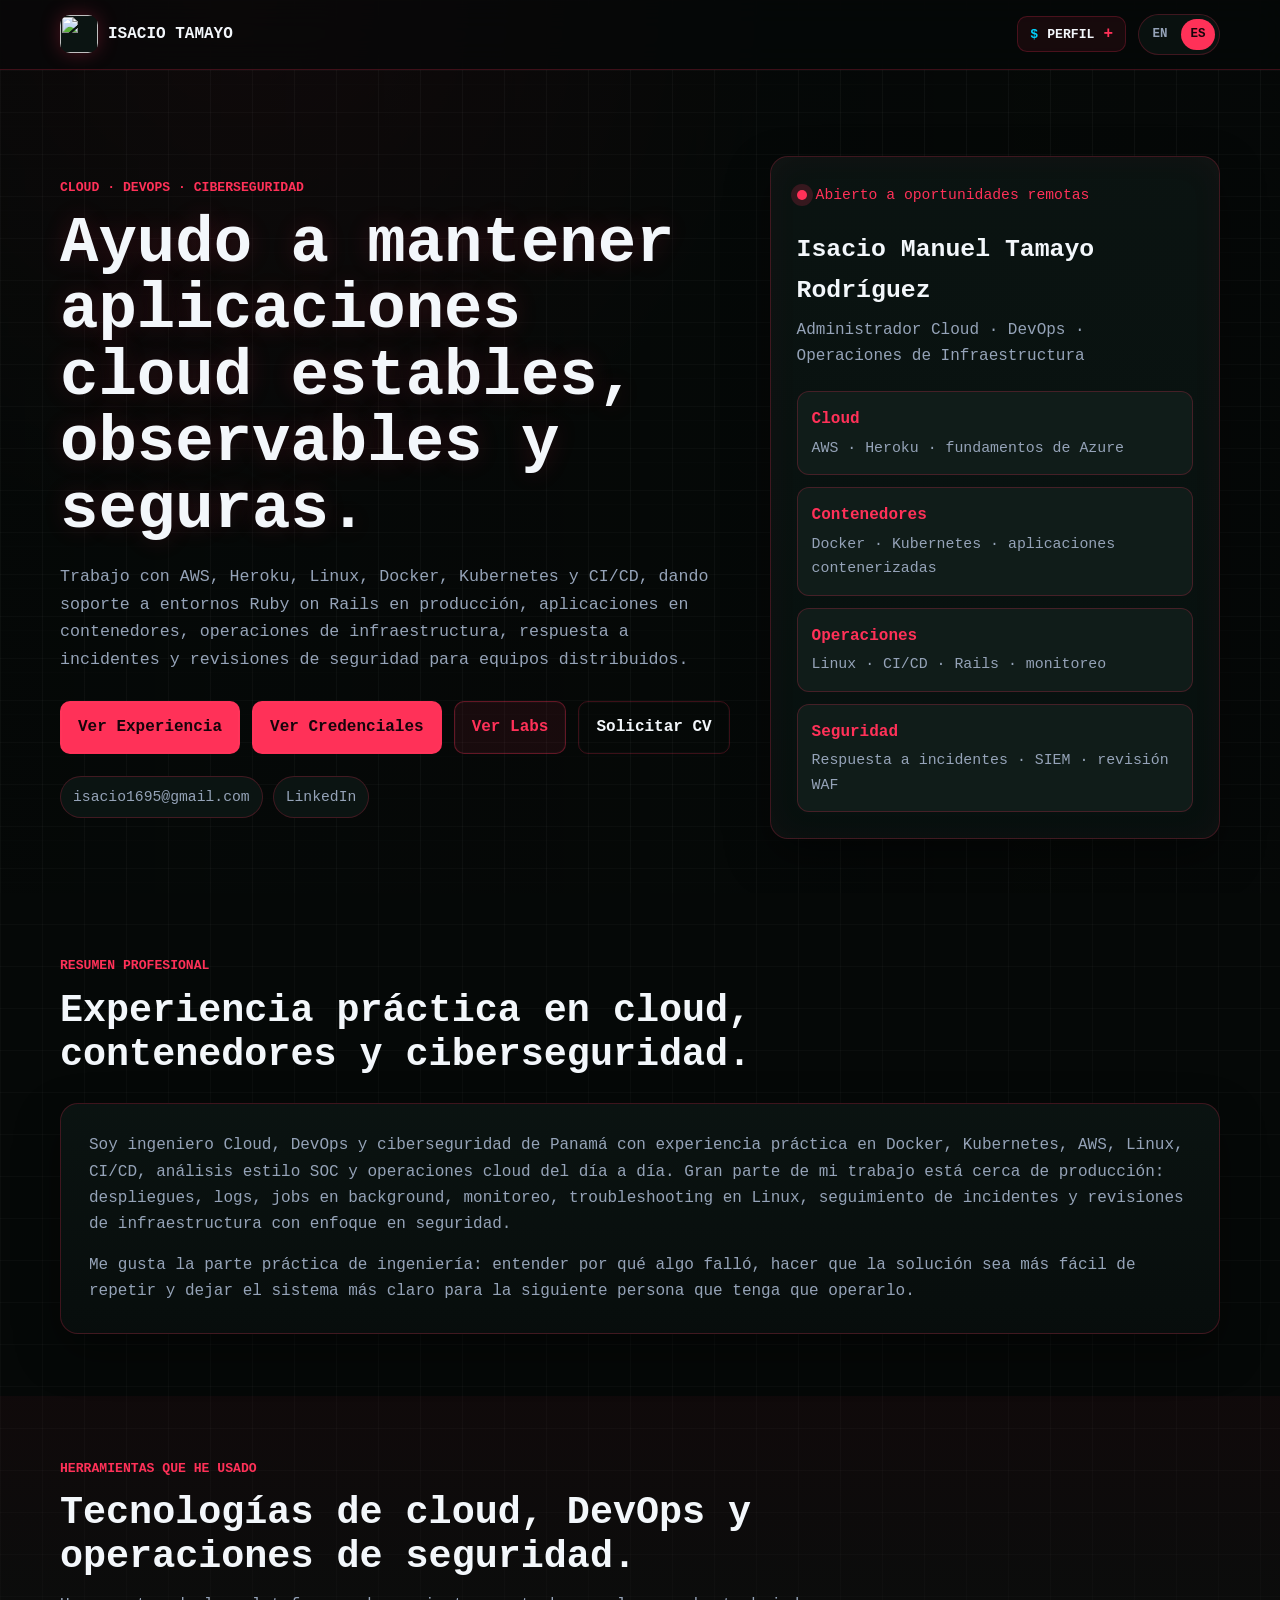
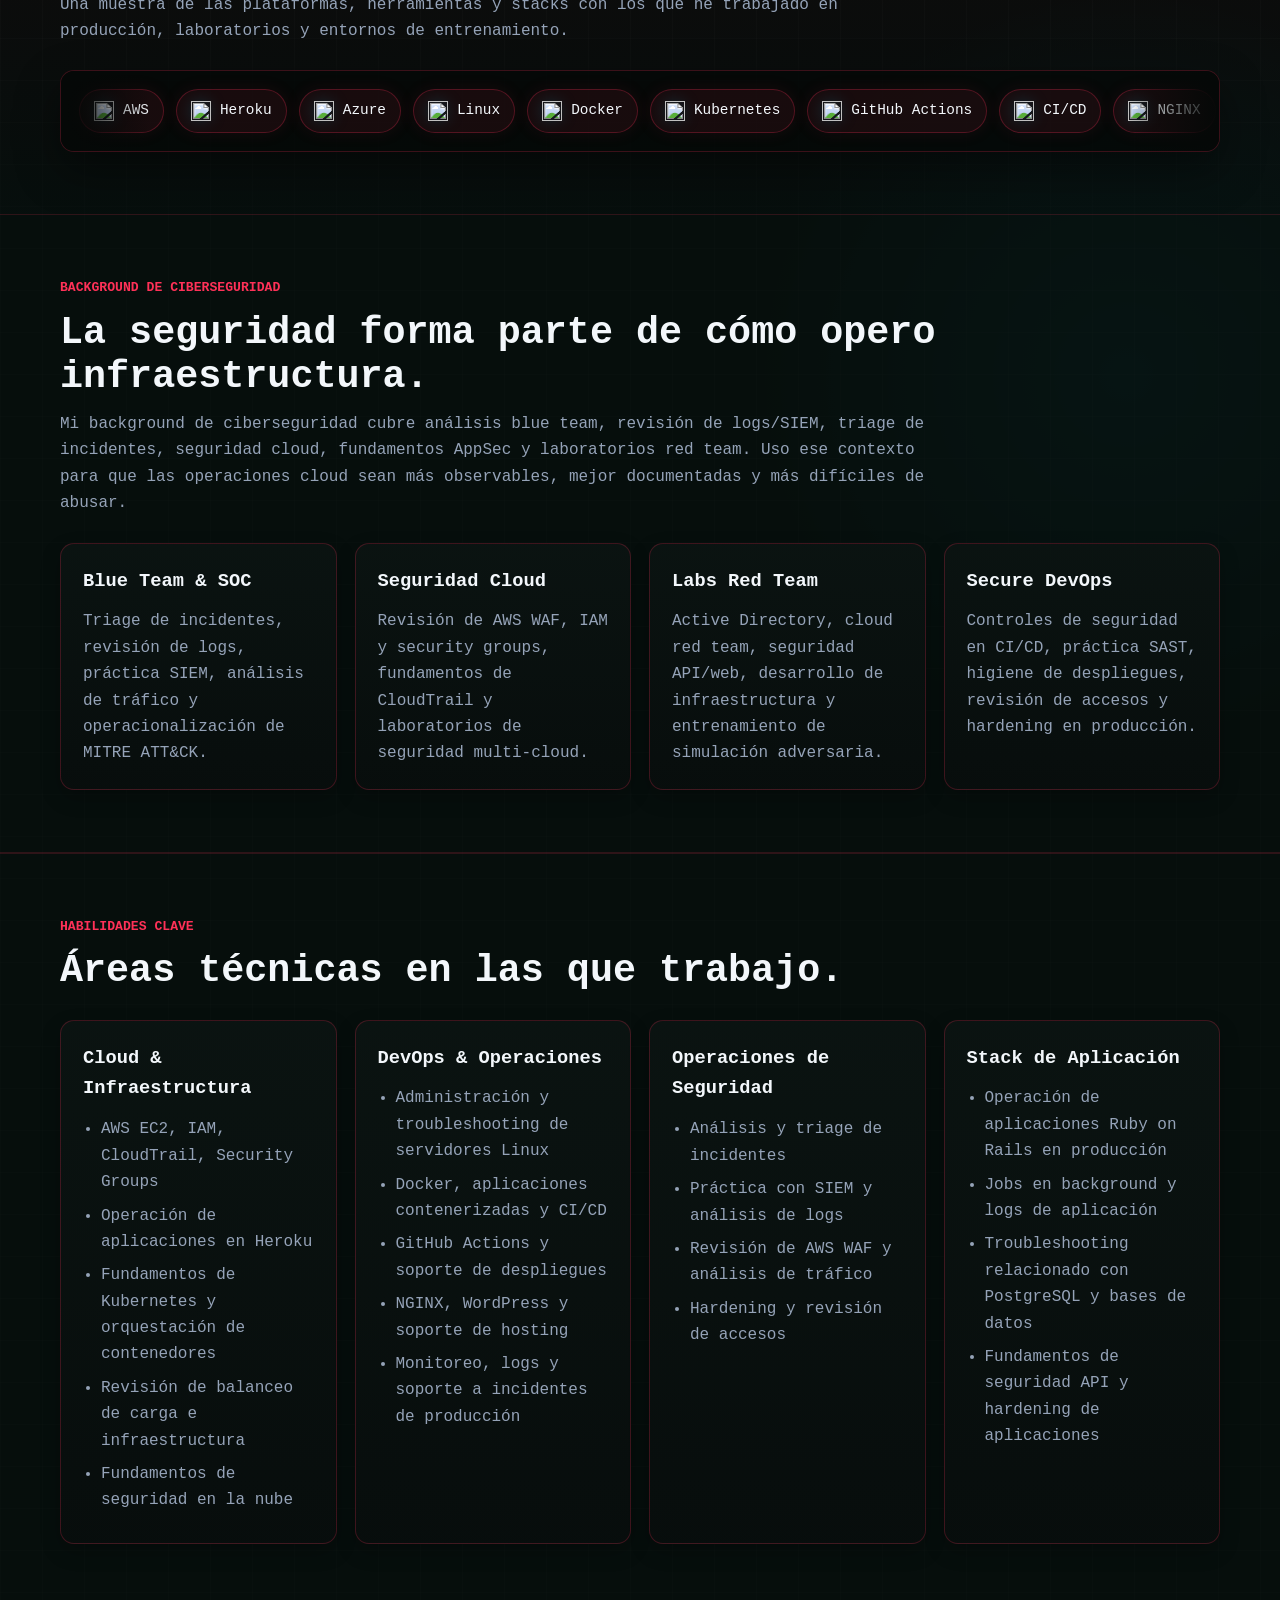
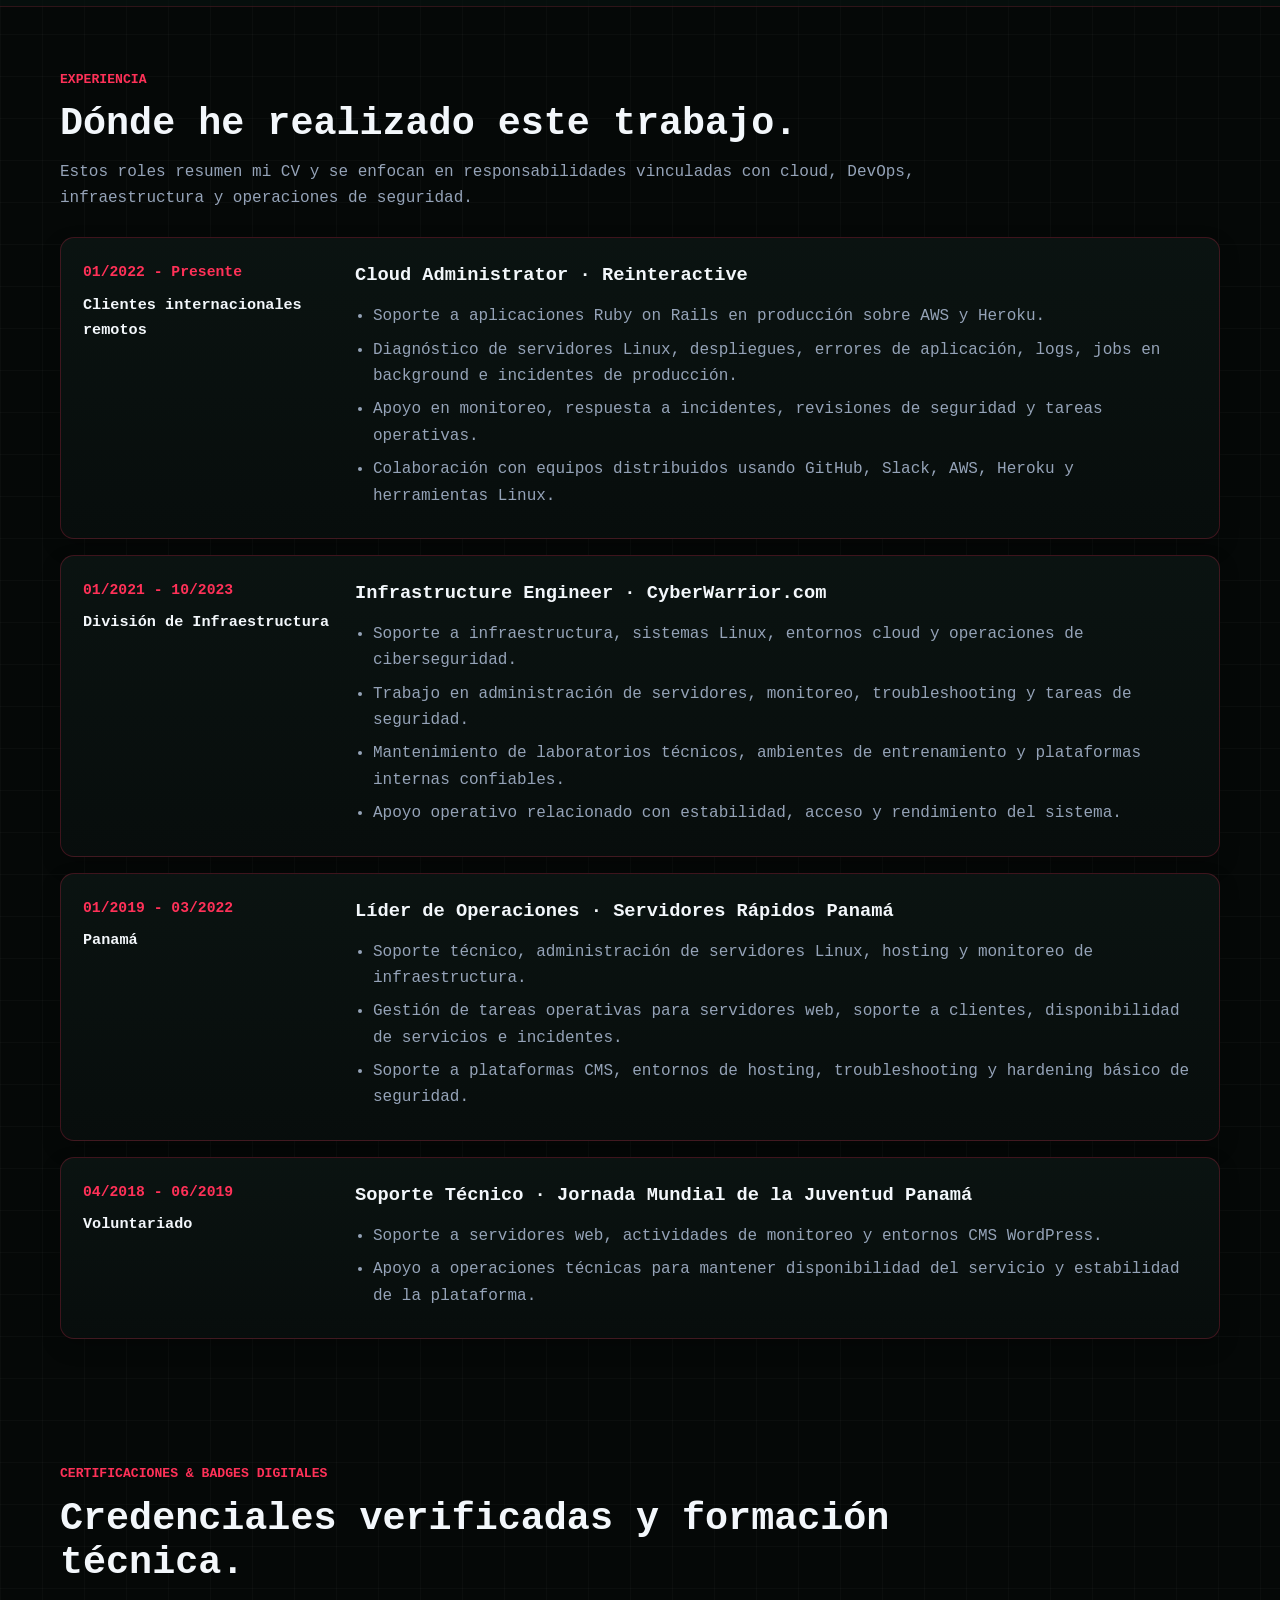
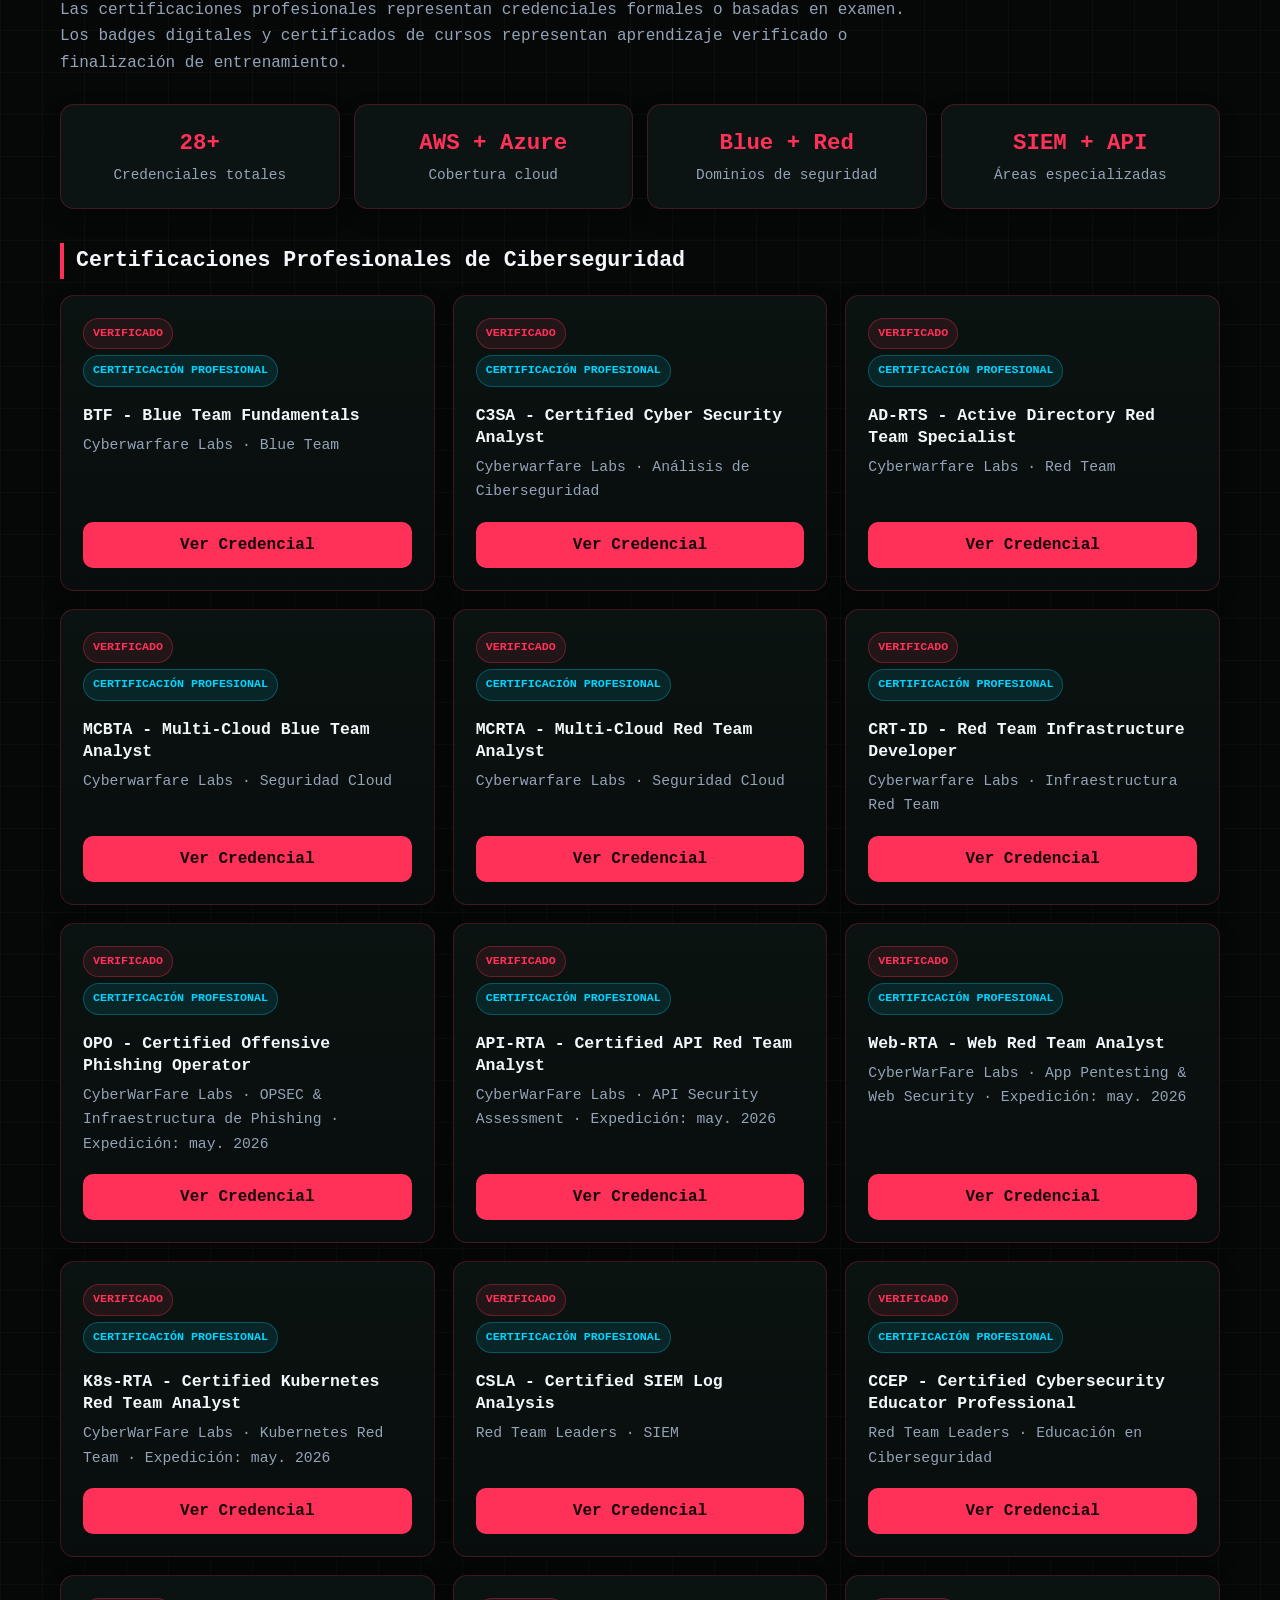
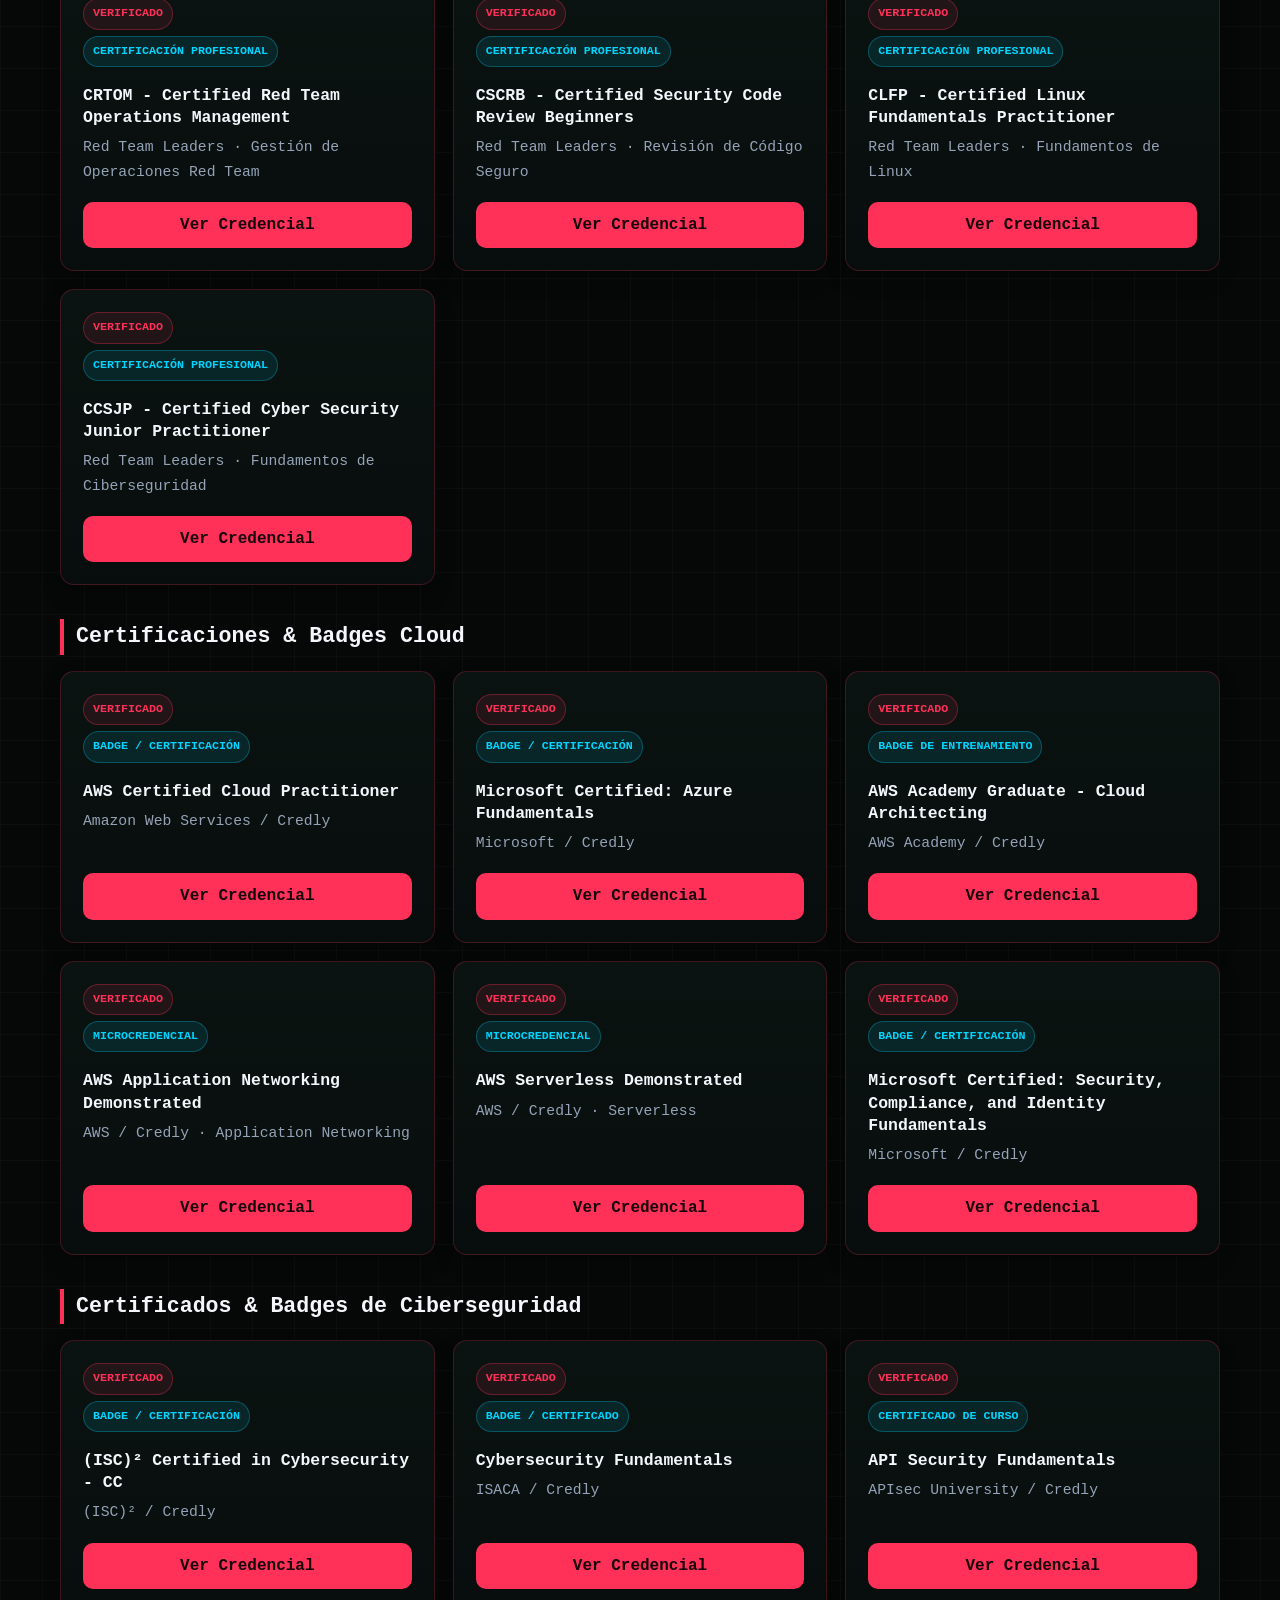
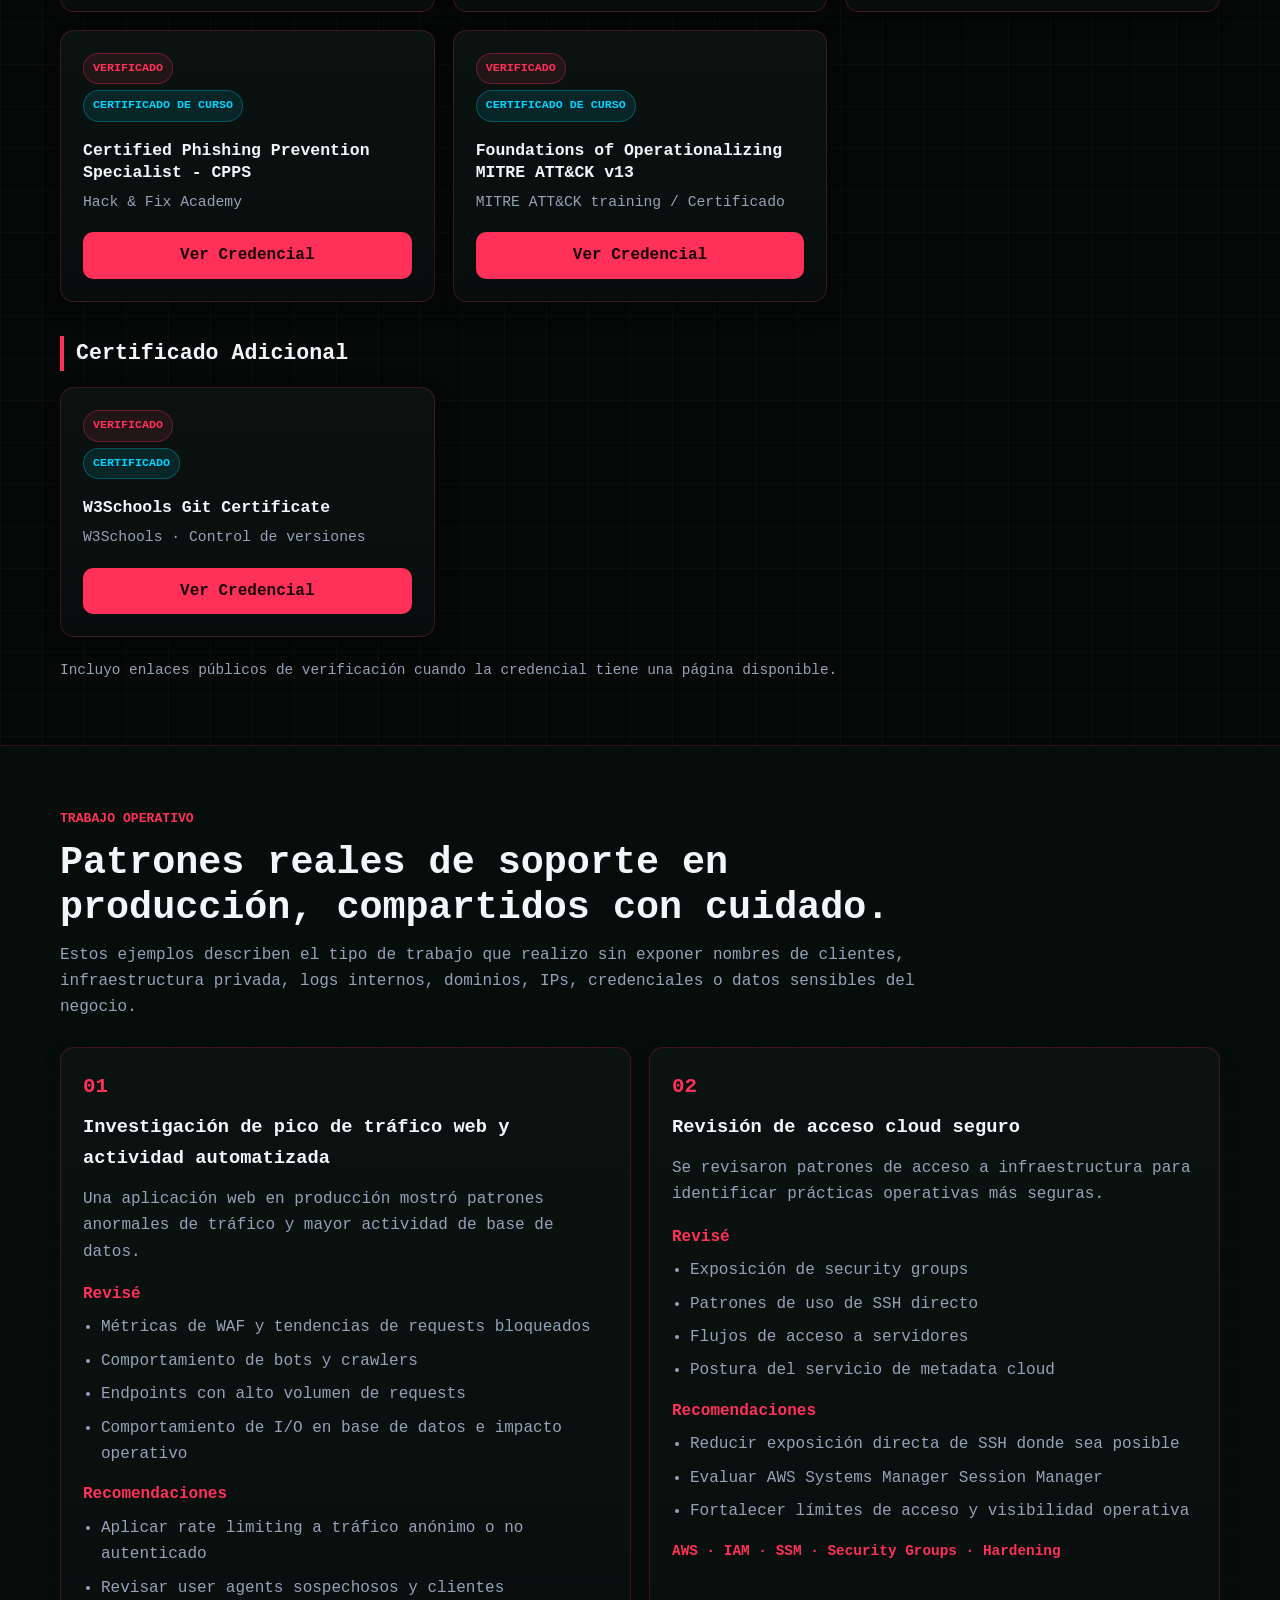
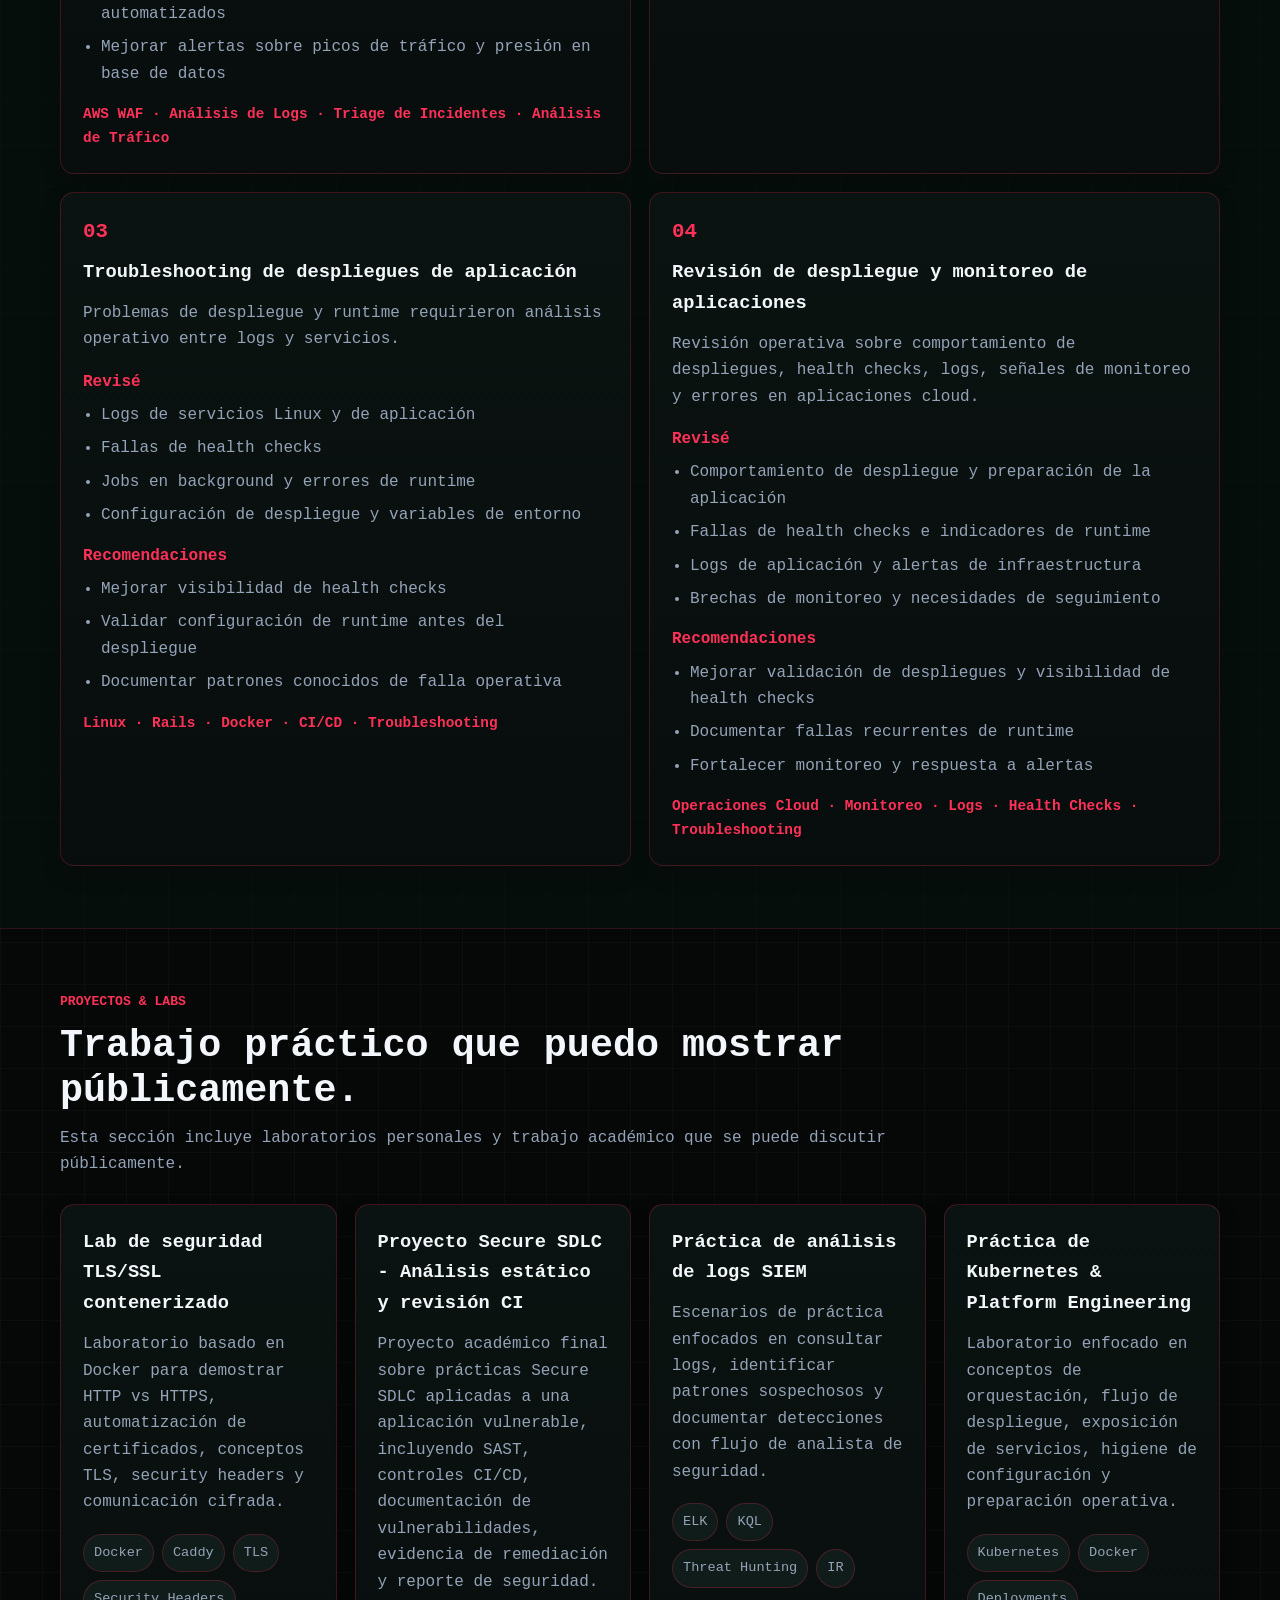
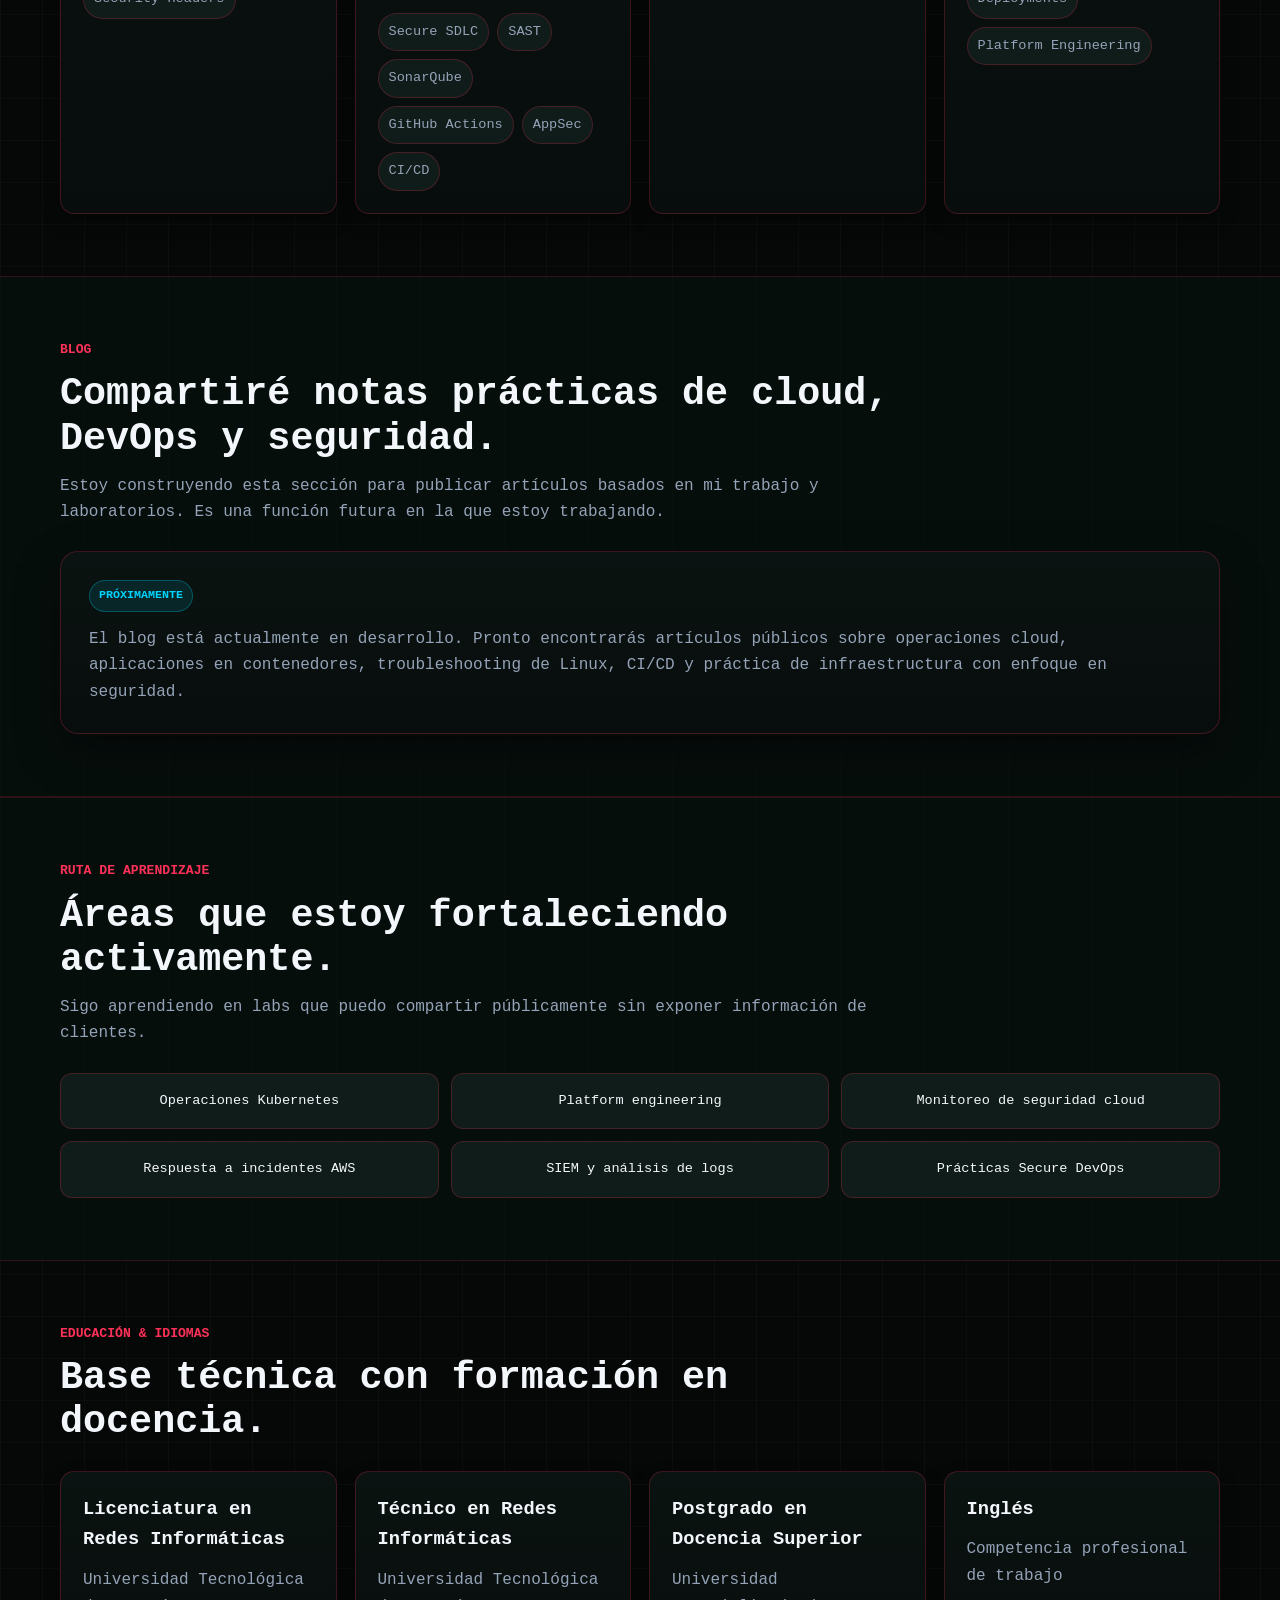
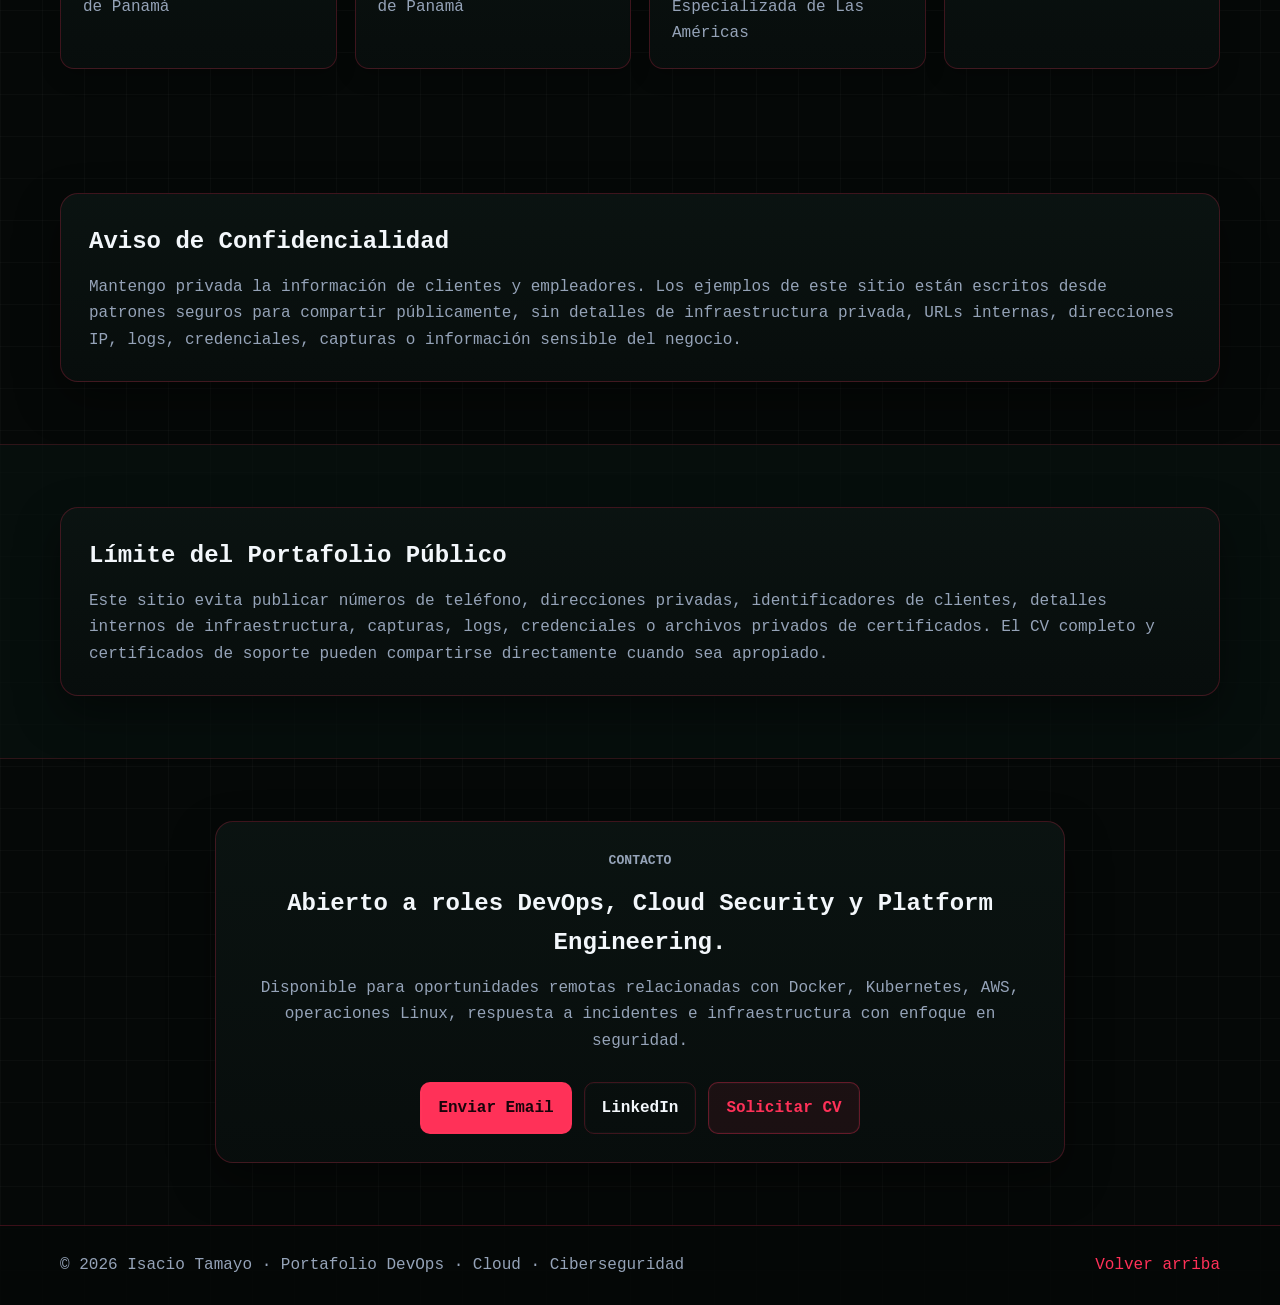
==== commit 9065e6a9: "Add K8s-RTA and Red Team Leaders credentials" ====
--- a/es.html
+++ b/es.html
@@ -365,7 +365,7 @@
         </div>
 
         <div class="credential-stats">
-          <div><strong>24+</strong><span>Credenciales totales</span></div>
+          <div><strong>28+</strong><span>Credenciales totales</span></div>
           <div><strong>AWS + Azure</strong><span>Cobertura cloud</span></div>
           <div><strong>Blue + Red</strong><span>Dominios de seguridad</span></div>
           <div><strong>SIEM + API</strong><span>Áreas especializadas</span></div>
@@ -383,9 +383,13 @@
             <article class="credential-card"><span class="badge verified">Verificado</span><span class="badge type">Certificación Profesional</span><h4>OPO - Certified Offensive Phishing Operator</h4><p>CyberWarFare Labs · OPSEC & Infraestructura de Phishing · Expedición: may. 2026</p><a href="https://labs.cyberwarfare.live/credential/achievement/6a0940a0561ddc10b08a355a" target="_blank" rel="noopener noreferrer">Ver Credencial</a></article>
             <article class="credential-card"><span class="badge verified">Verificado</span><span class="badge type">Certificación Profesional</span><h4>API-RTA - Certified API Red Team Analyst</h4><p>CyberWarFare Labs · API Security Assessment · Expedición: may. 2026</p><a href="https://labs.cyberwarfare.live/credential/achievement/6a06ca186d7fa552c3931be1" target="_blank" rel="noopener noreferrer">Ver Credencial</a></article>
             <article class="credential-card"><span class="badge verified">Verificado</span><span class="badge type">Certificación Profesional</span><h4>Web-RTA - Web Red Team Analyst</h4><p>CyberWarFare Labs · App Pentesting & Web Security · Expedición: may. 2026</p><a href="https://labs.cyberwarfare.live/credential/achievement/69feee29bda8afb3718dbea6" target="_blank" rel="noopener noreferrer">Ver Credencial</a></article>
+            <article class="credential-card"><span class="badge verified">Verificado</span><span class="badge type">Certificación Profesional</span><h4>K8s-RTA - Certified Kubernetes Red Team Analyst</h4><p>CyberWarFare Labs · Kubernetes Red Team · Expedición: may. 2026</p><a href="https://labs.cyberwarfare.live/credential/achievement/69fade18bda8afb3718bbf52" target="_blank" rel="noopener noreferrer">Ver Credencial</a></article>
             <article class="credential-card"><span class="badge verified">Verificado</span><span class="badge type">Certificación Profesional</span><h4>CSLA - Certified SIEM Log Analysis</h4><p>Red Team Leaders · SIEM</p><a href="https://courses.redteamleaders.com/exam-completion/099fa897246fdd3c" target="_blank" rel="noopener noreferrer">Ver Credencial</a></article>
             <article class="credential-card"><span class="badge verified">Verificado</span><span class="badge type">Certificación Profesional</span><h4>CCEP - Certified Cybersecurity Educator Professional</h4><p>Red Team Leaders · Educación en Ciberseguridad</p><a href="https://courses.redteamleaders.com/exam-completion/eac57de91b47fc5b" target="_blank" rel="noopener noreferrer">Ver Credencial</a></article>
             <article class="credential-card"><span class="badge verified">Verificado</span><span class="badge type">Certificación Profesional</span><h4>CRTOM - Certified Red Team Operations Management</h4><p>Red Team Leaders · Gestión de Operaciones Red Team</p><a href="https://courses.redteamleaders.com/exam-completion/c17ff7d2aab192f2" target="_blank" rel="noopener noreferrer">Ver Credencial</a></article>
+            <article class="credential-card"><span class="badge verified">Verificado</span><span class="badge type">Certificación Profesional</span><h4>CSCRB - Certified Security Code Review Beginners</h4><p>Red Team Leaders · Revisión de Código Seguro</p><a href="https://courses.redteamleaders.com/exam-completion/4f8e80bb40527c88" target="_blank" rel="noopener noreferrer">Ver Credencial</a></article>
+            <article class="credential-card"><span class="badge verified">Verificado</span><span class="badge type">Certificación Profesional</span><h4>CLFP - Certified Linux Fundamentals Practitioner</h4><p>Red Team Leaders · Fundamentos de Linux</p><a href="https://courses.redteamleaders.com/exam-completion/c0d16d73b421d64a" target="_blank" rel="noopener noreferrer">Ver Credencial</a></article>
+            <article class="credential-card"><span class="badge verified">Verificado</span><span class="badge type">Certificación Profesional</span><h4>CCSJP - Certified Cyber Security Junior Practitioner</h4><p>Red Team Leaders · Fundamentos de Ciberseguridad</p><a href="https://courses.redteamleaders.com/exam-completion/b6a891d3ef47c9b7" target="_blank" rel="noopener noreferrer">Ver Credencial</a></article>
           </div>
         </div>
 
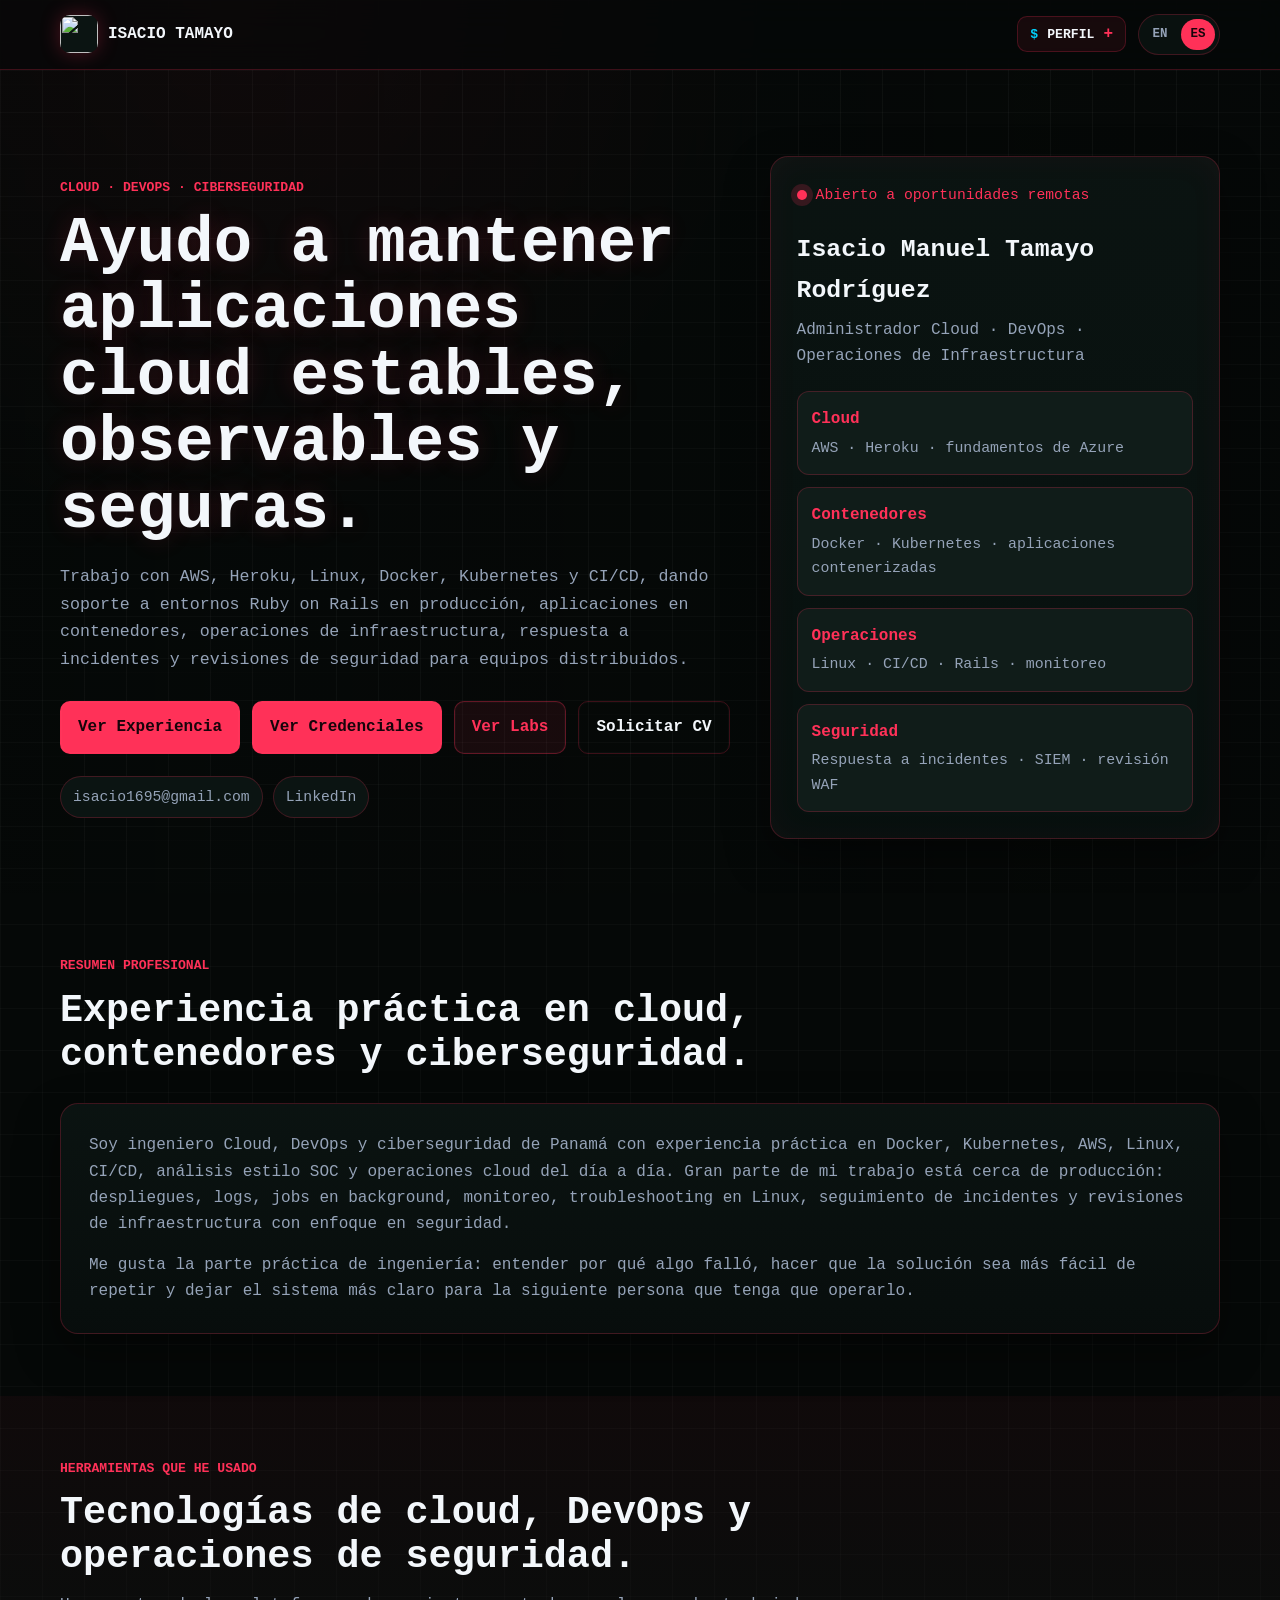
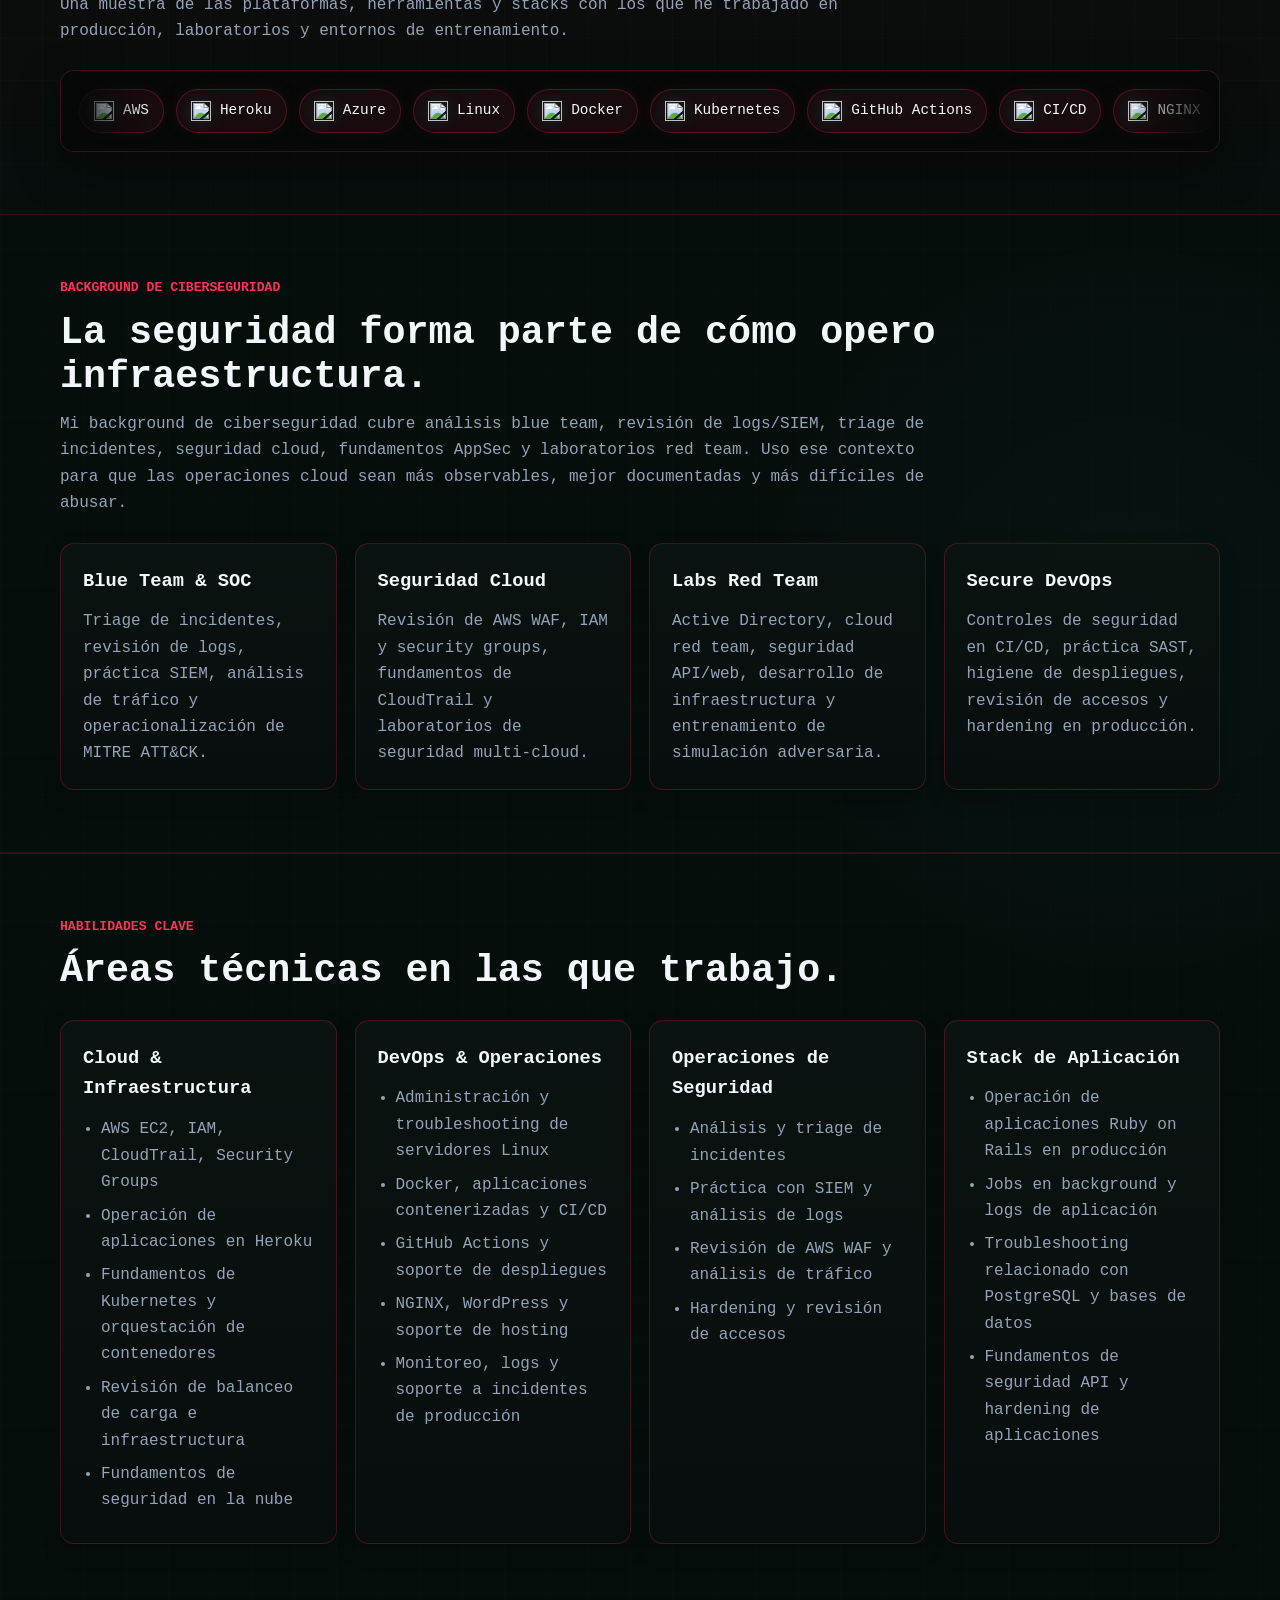
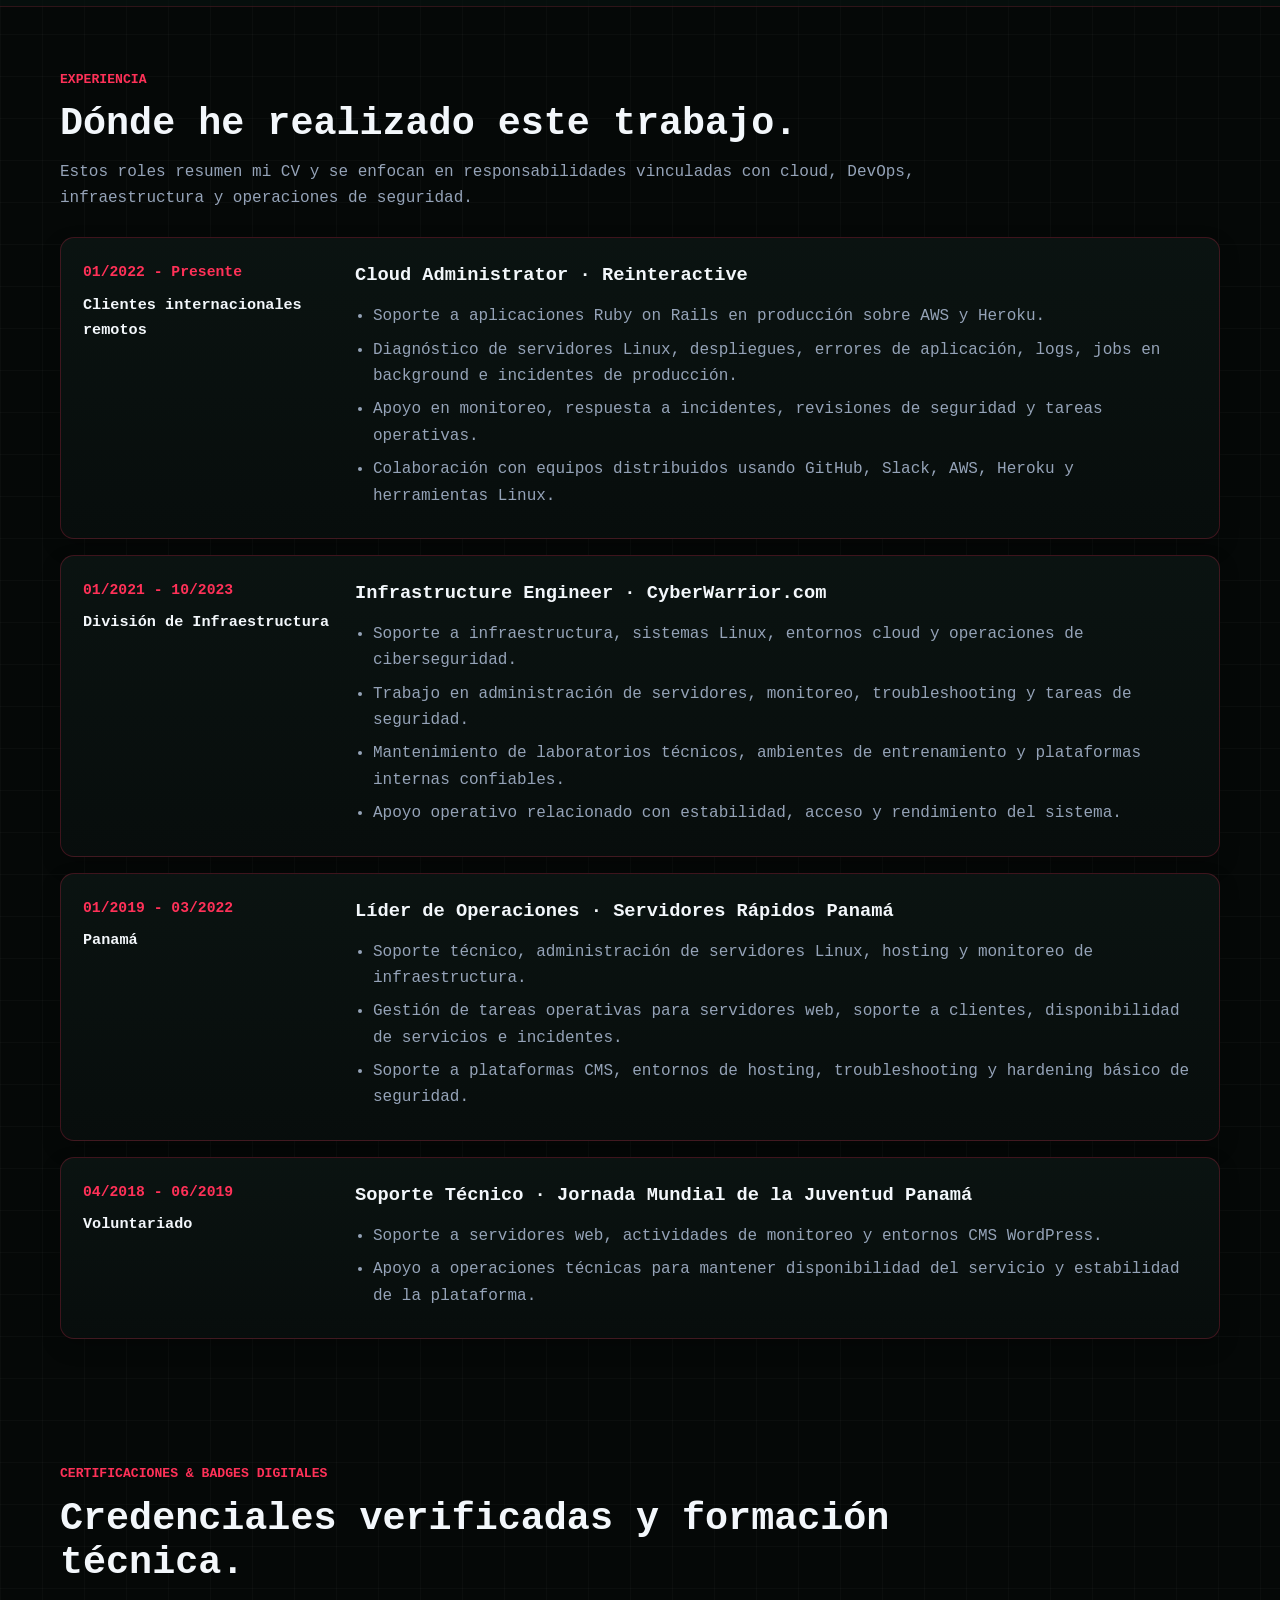
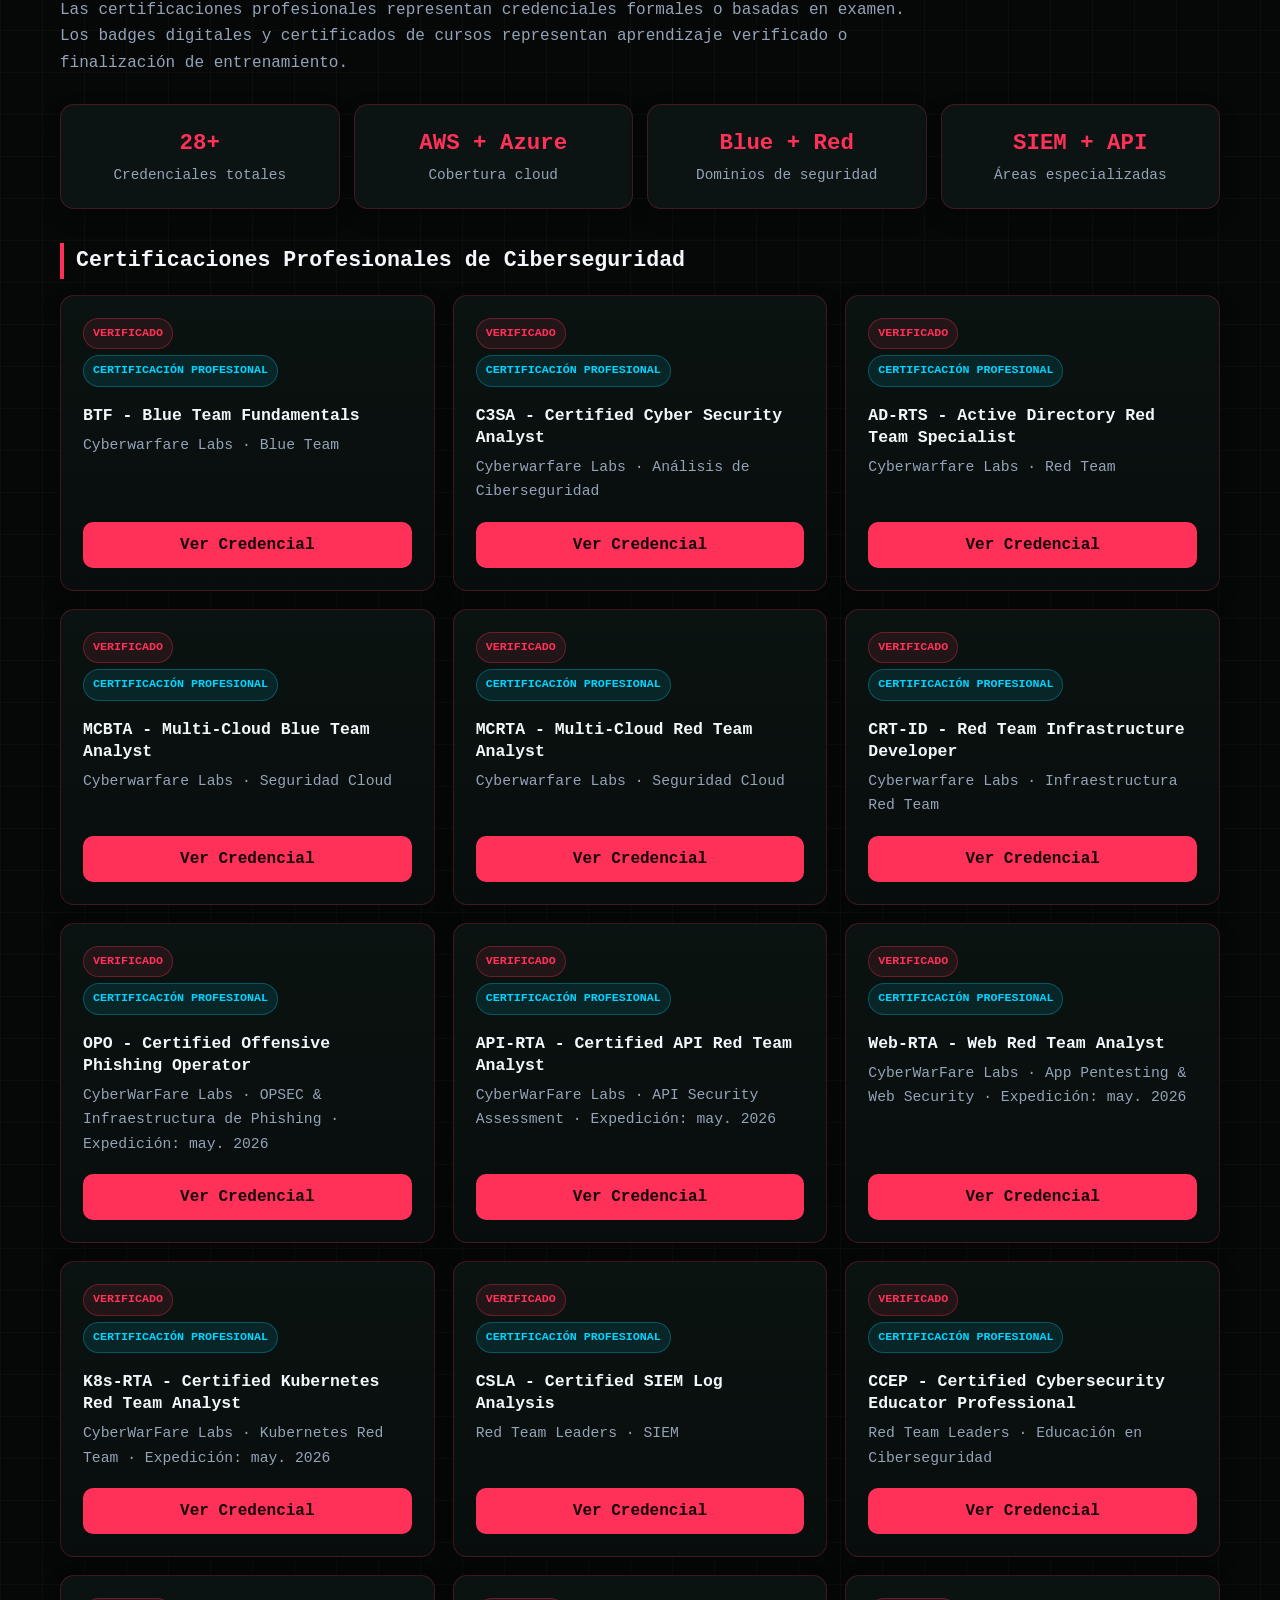
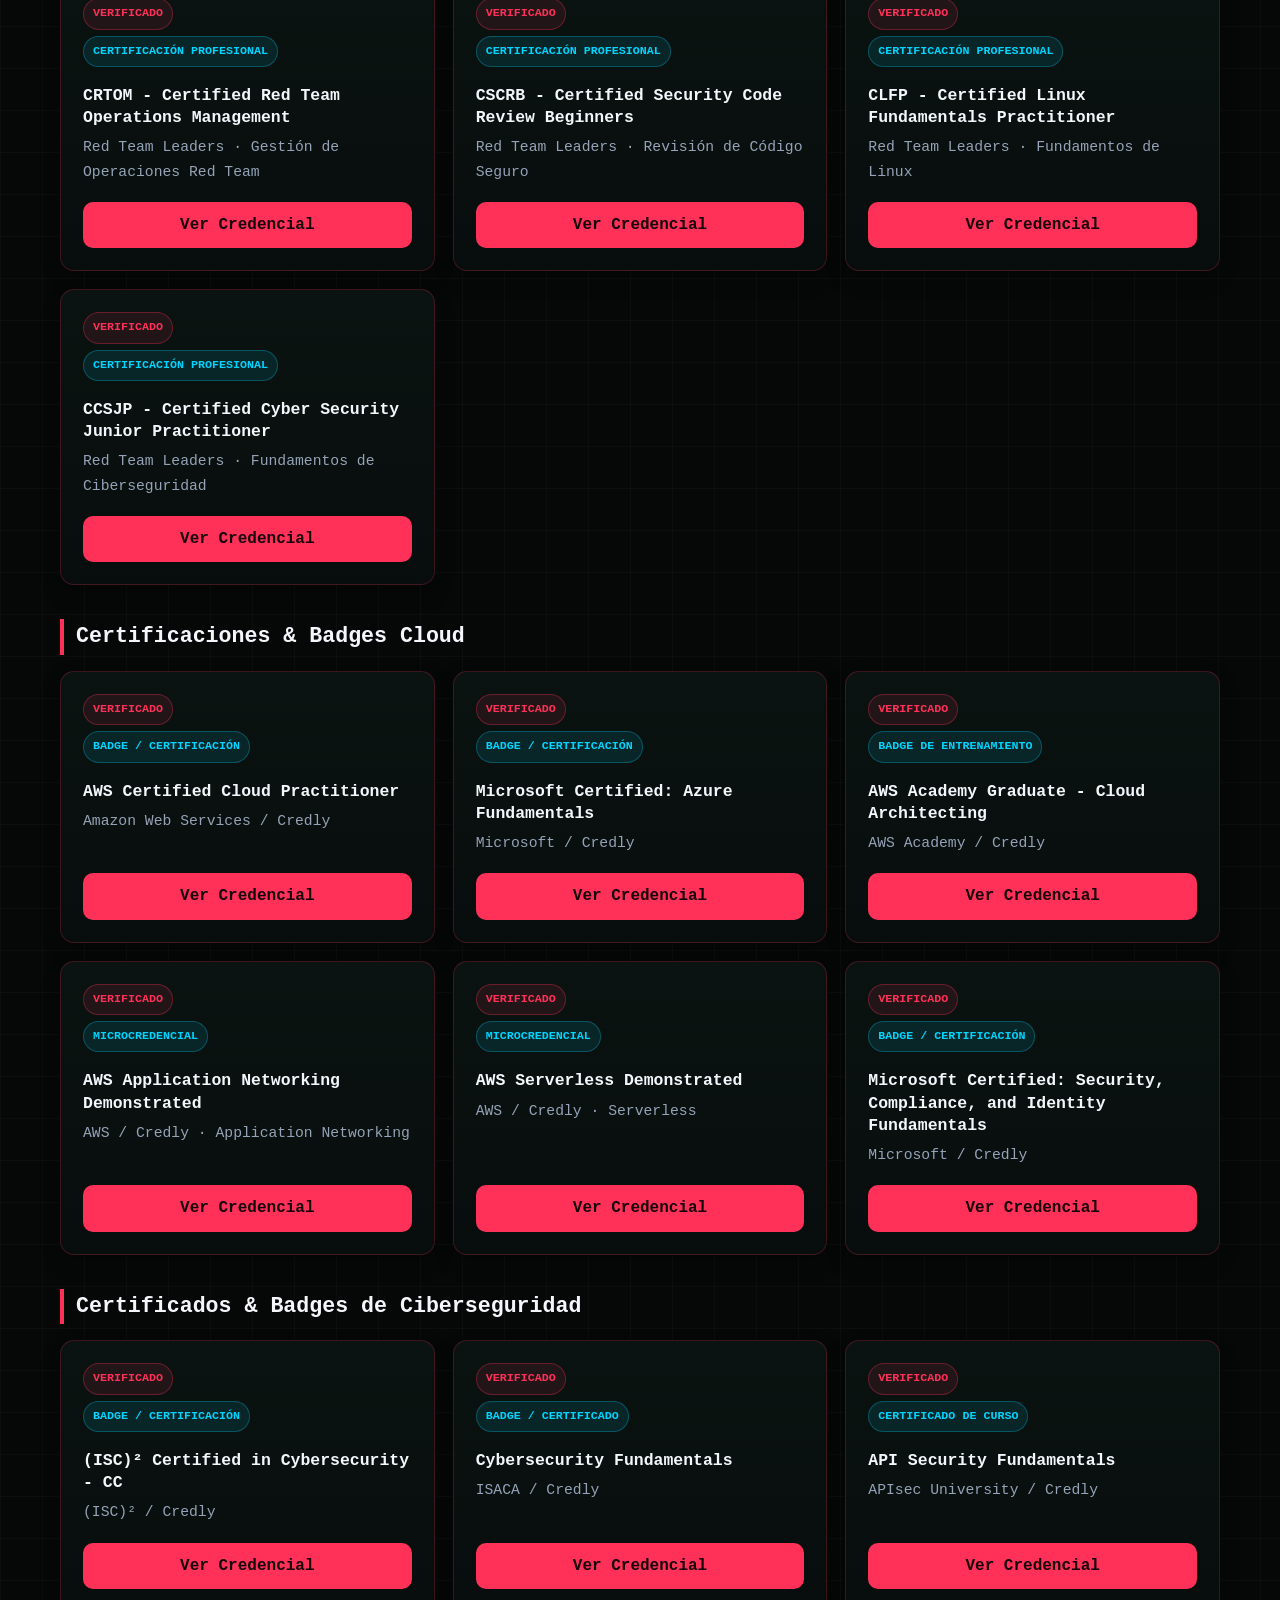
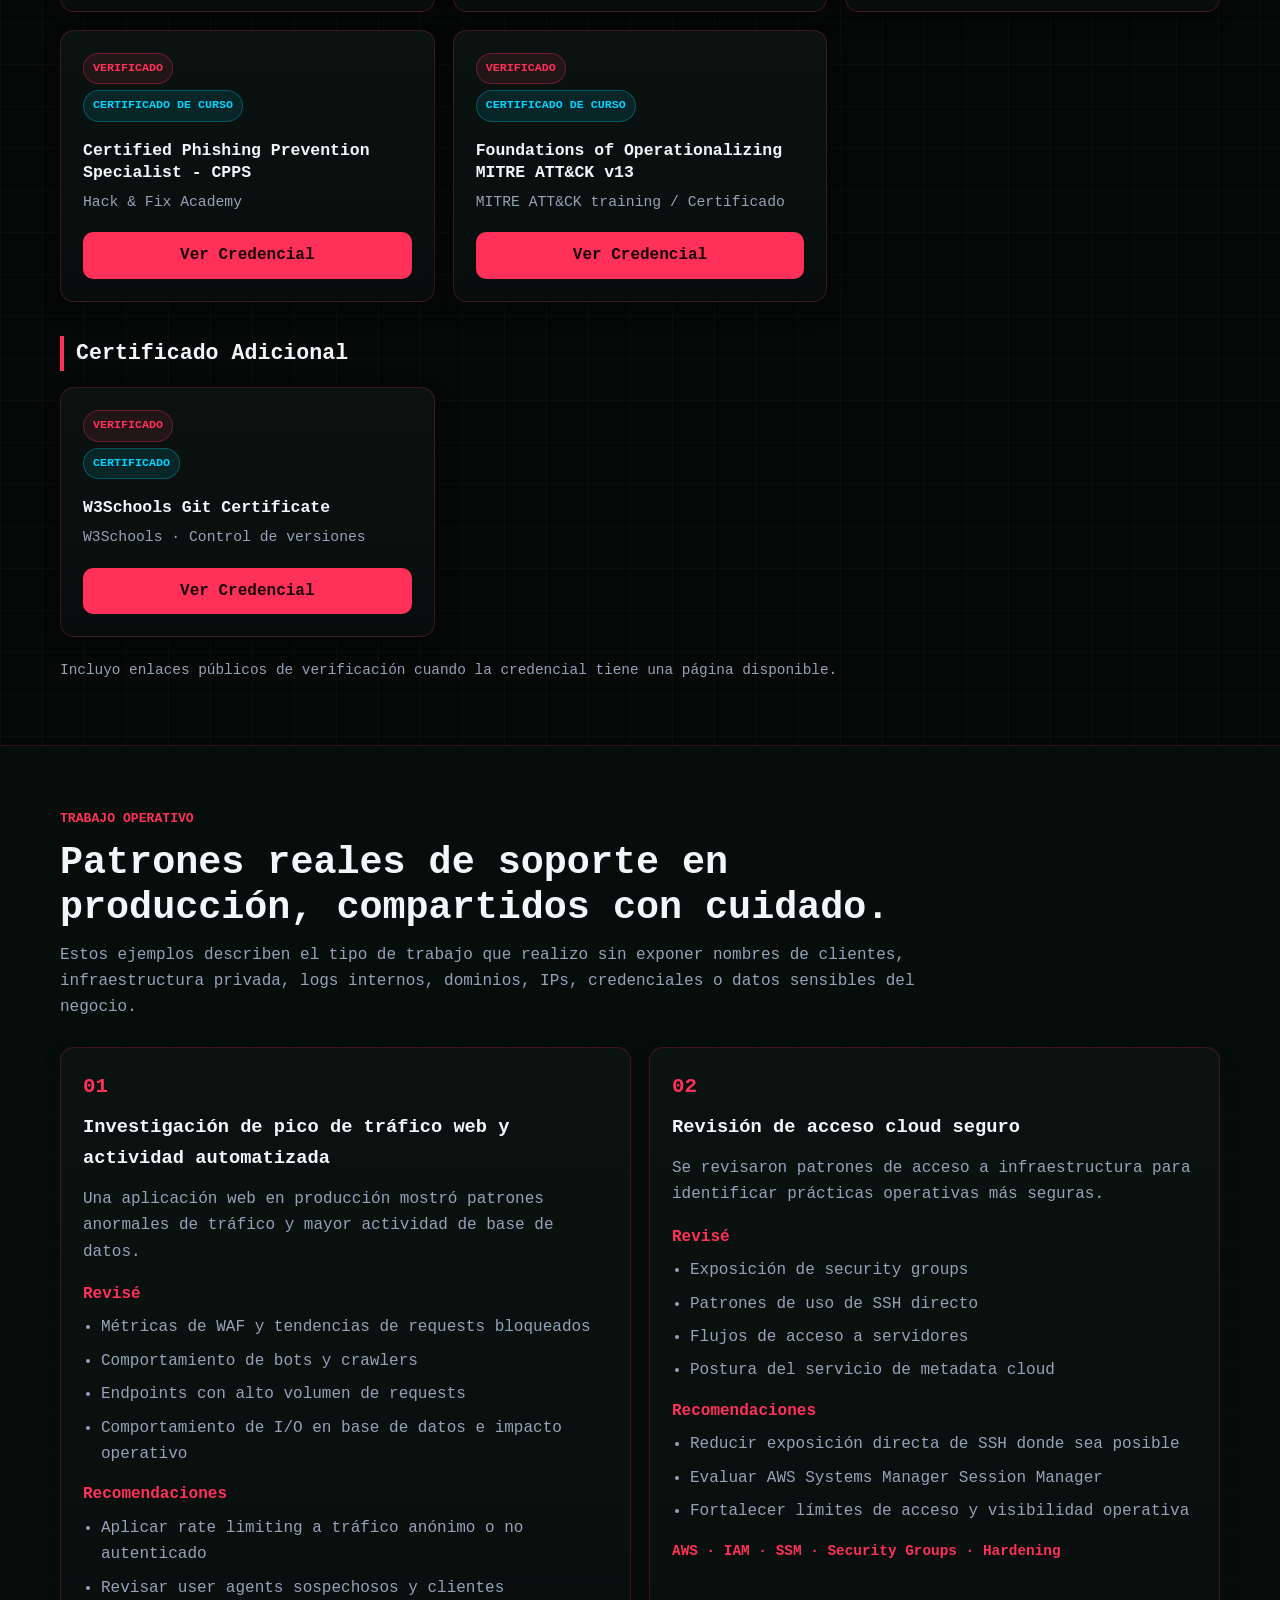
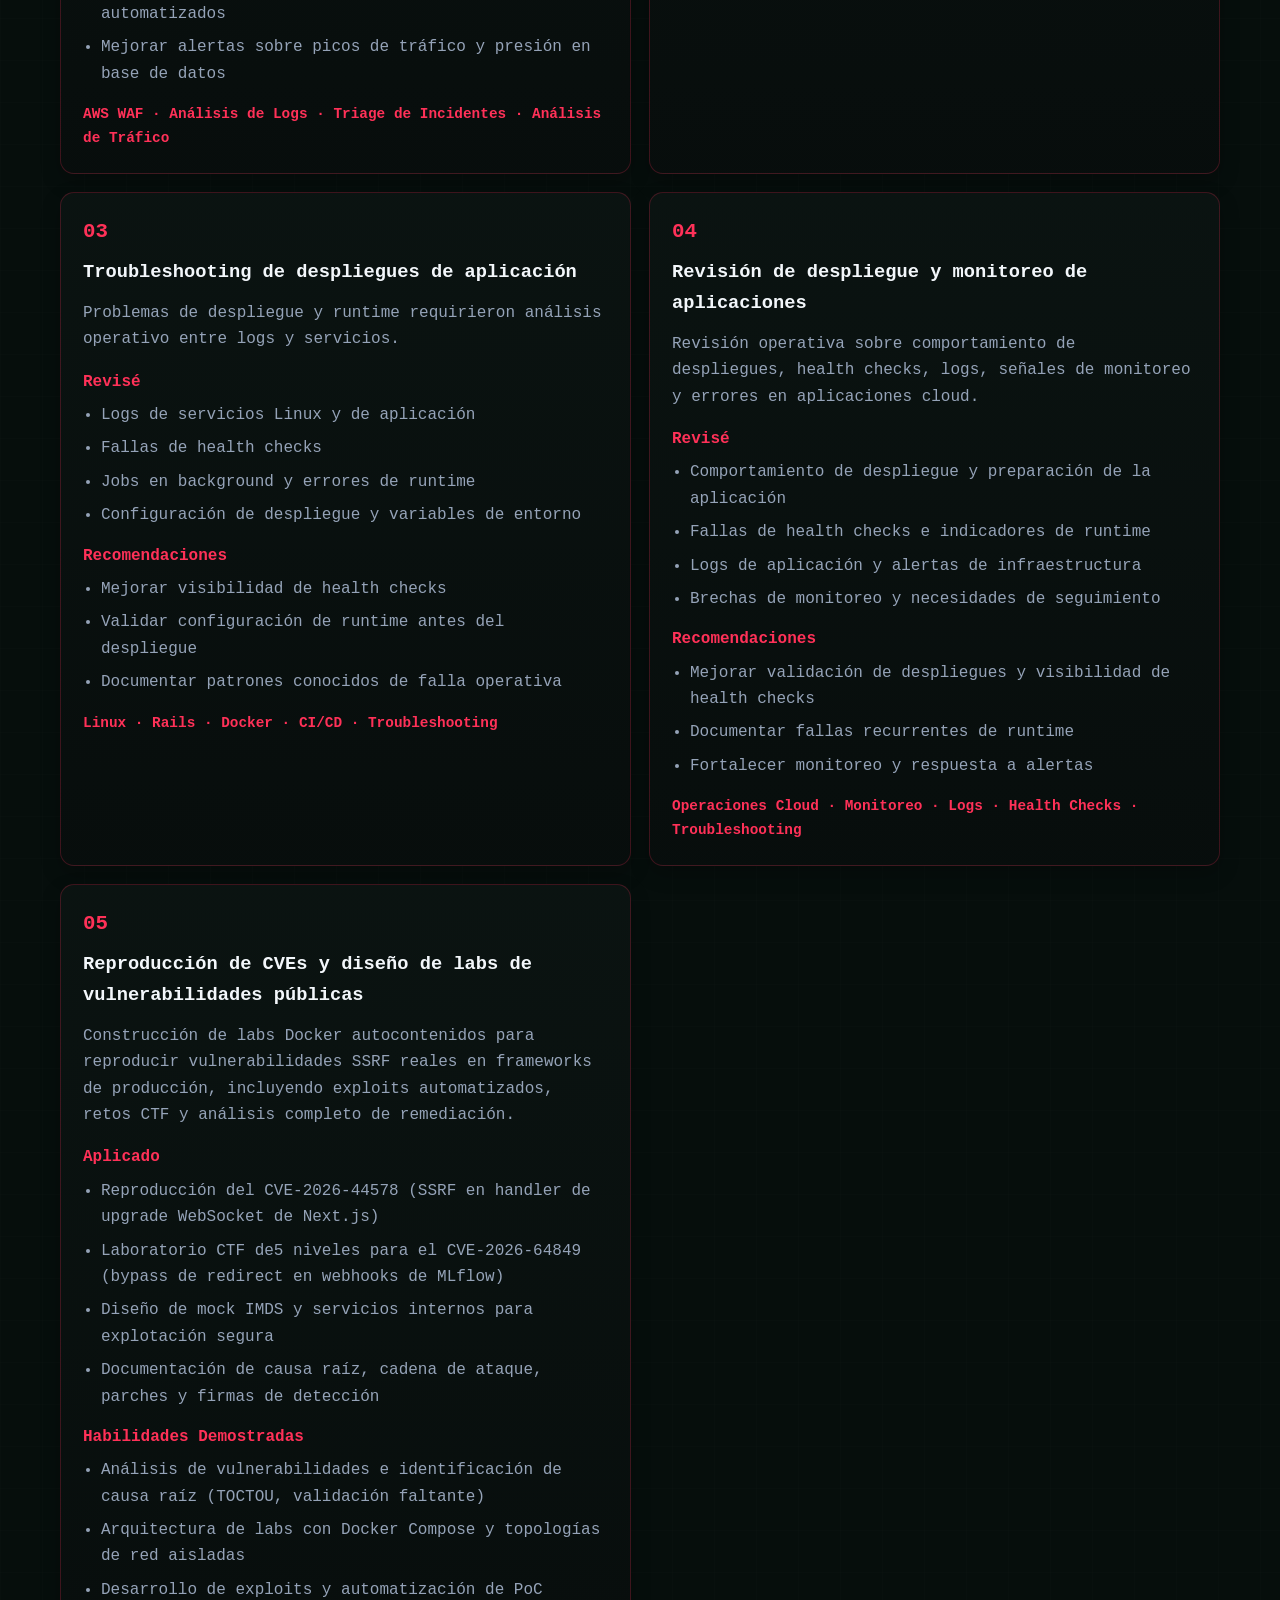
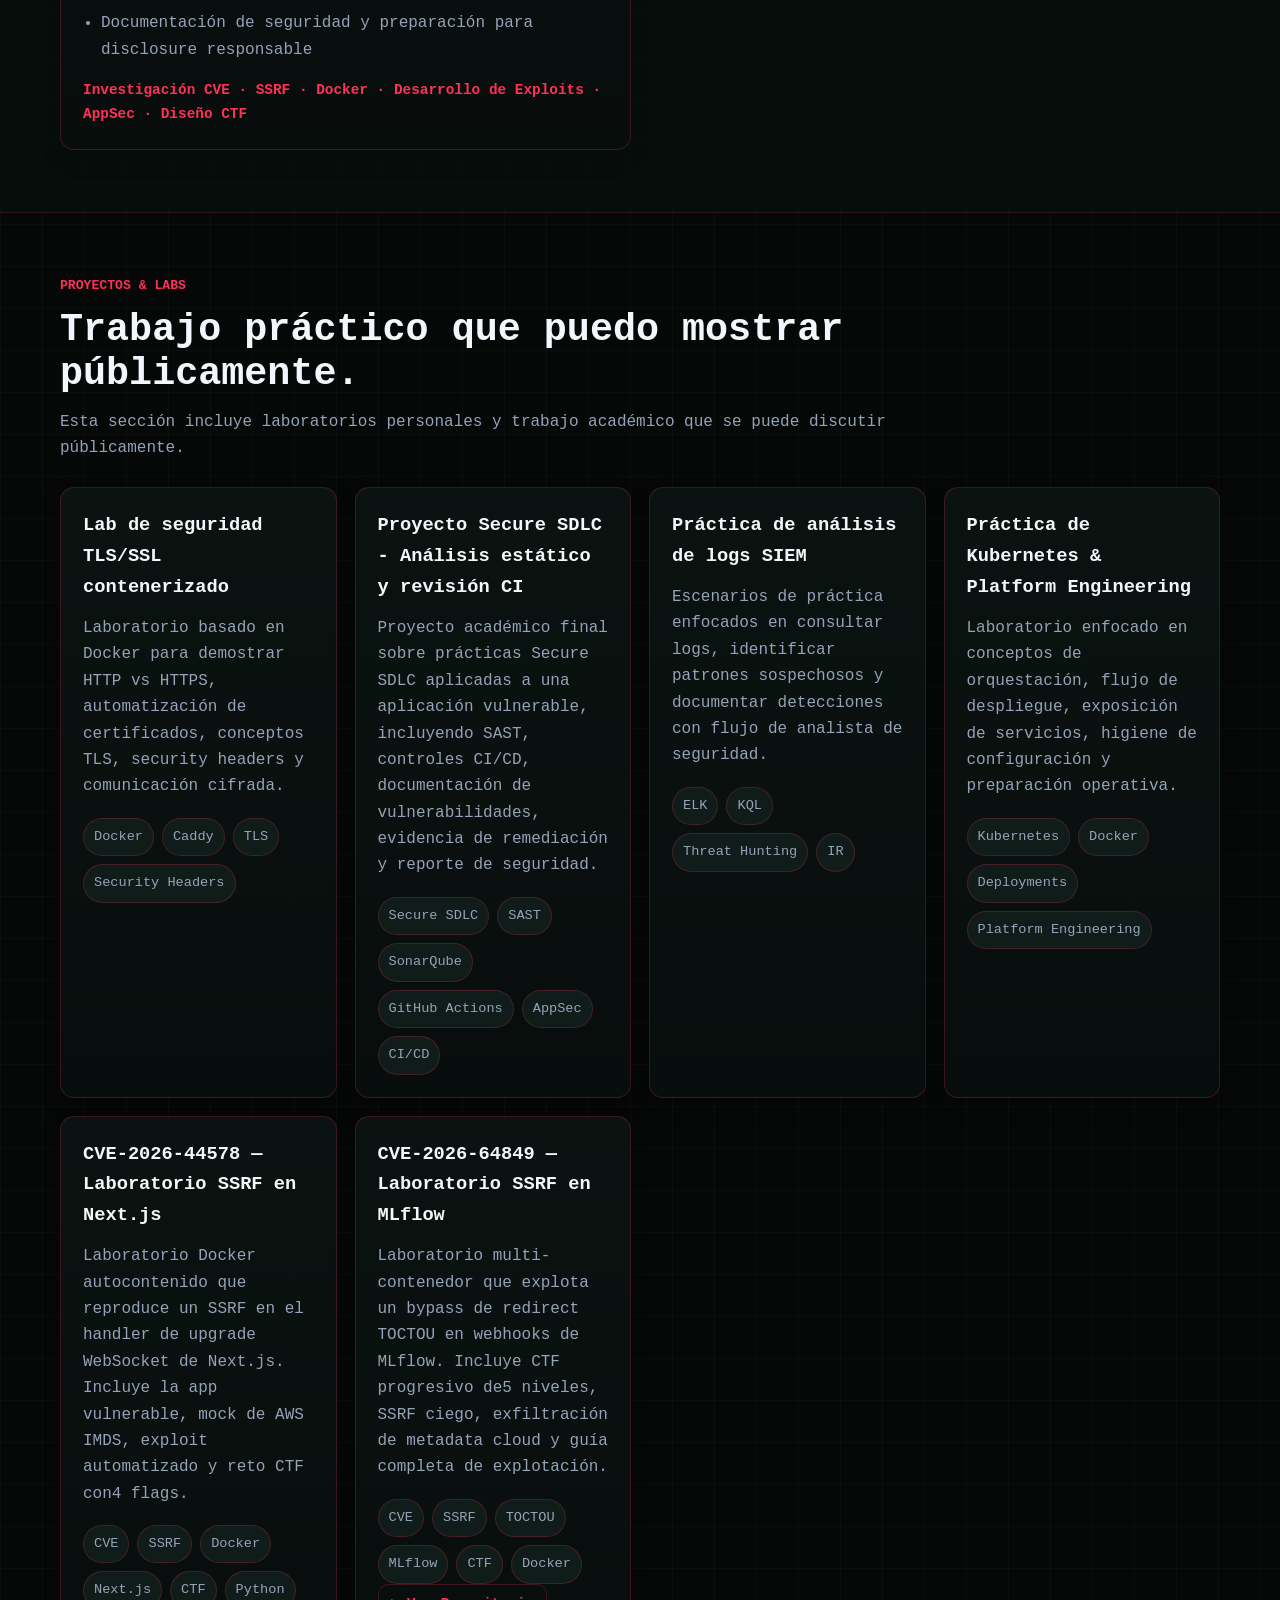
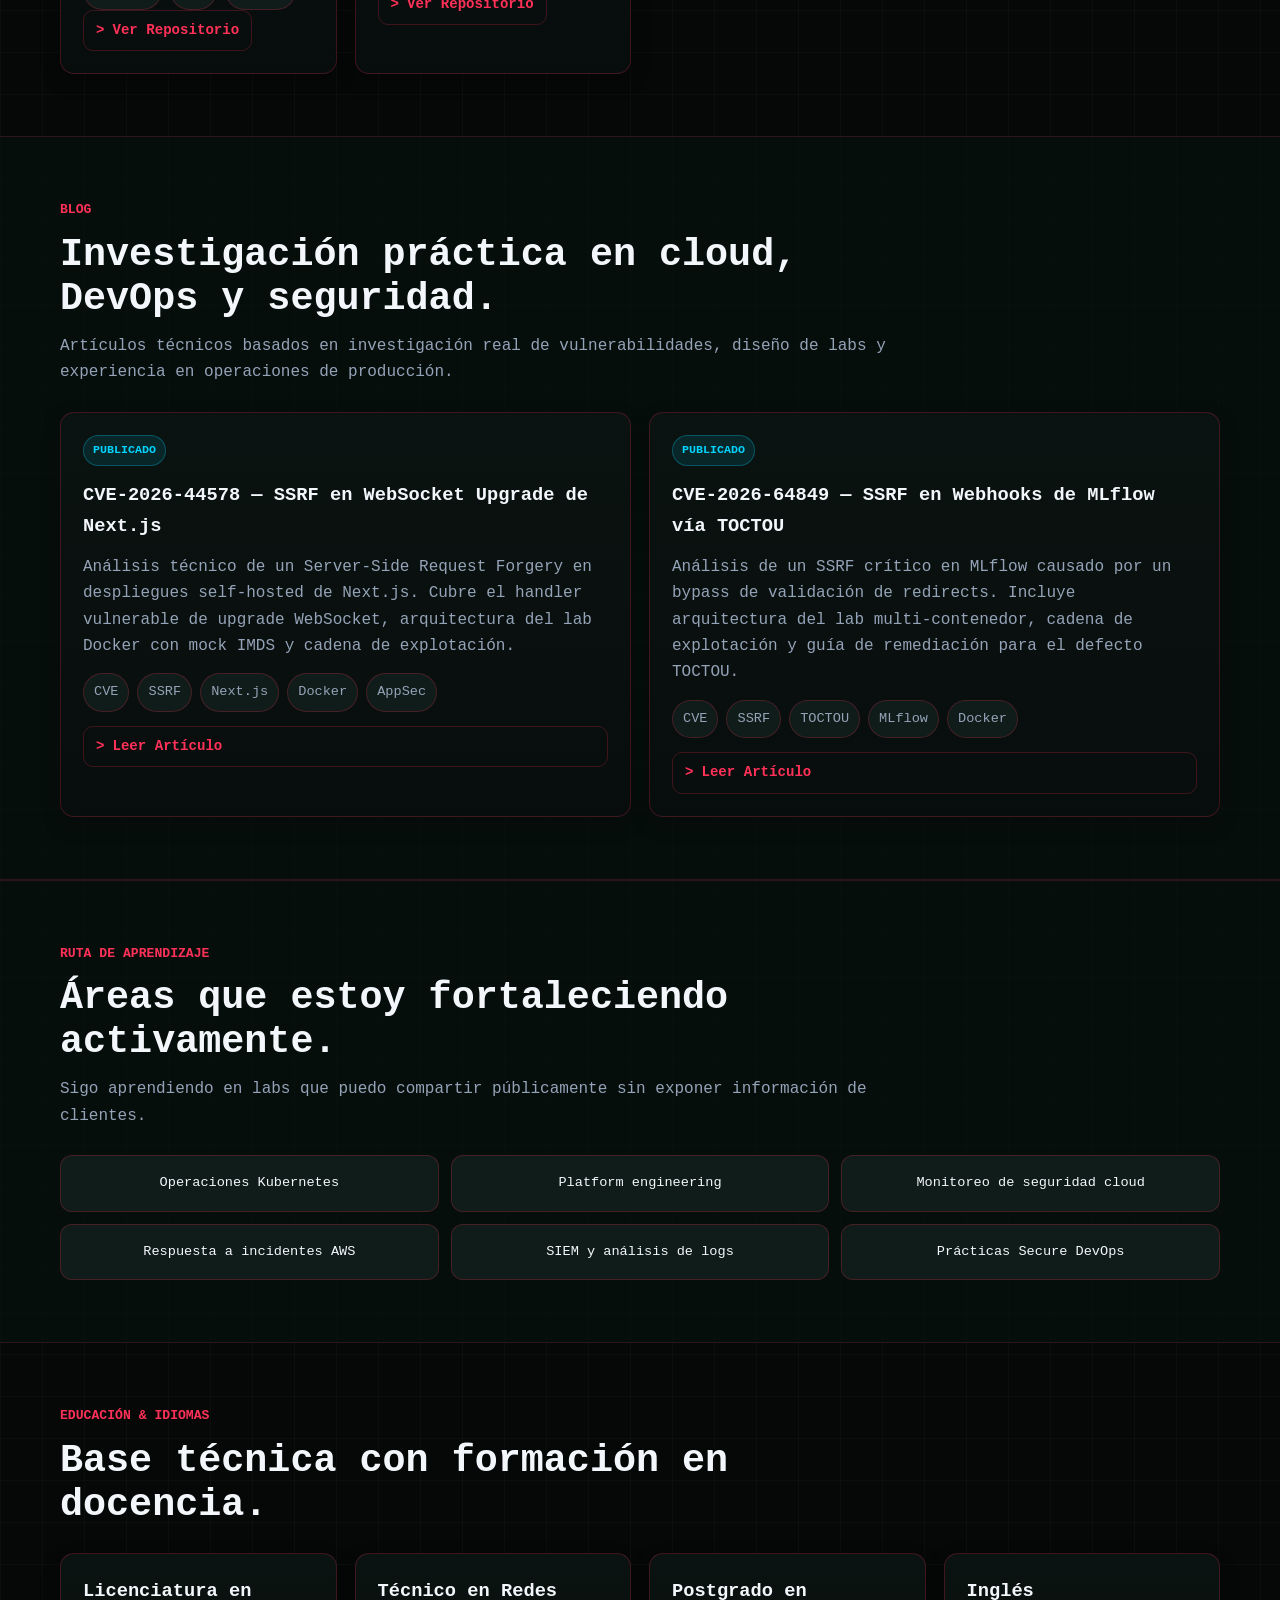
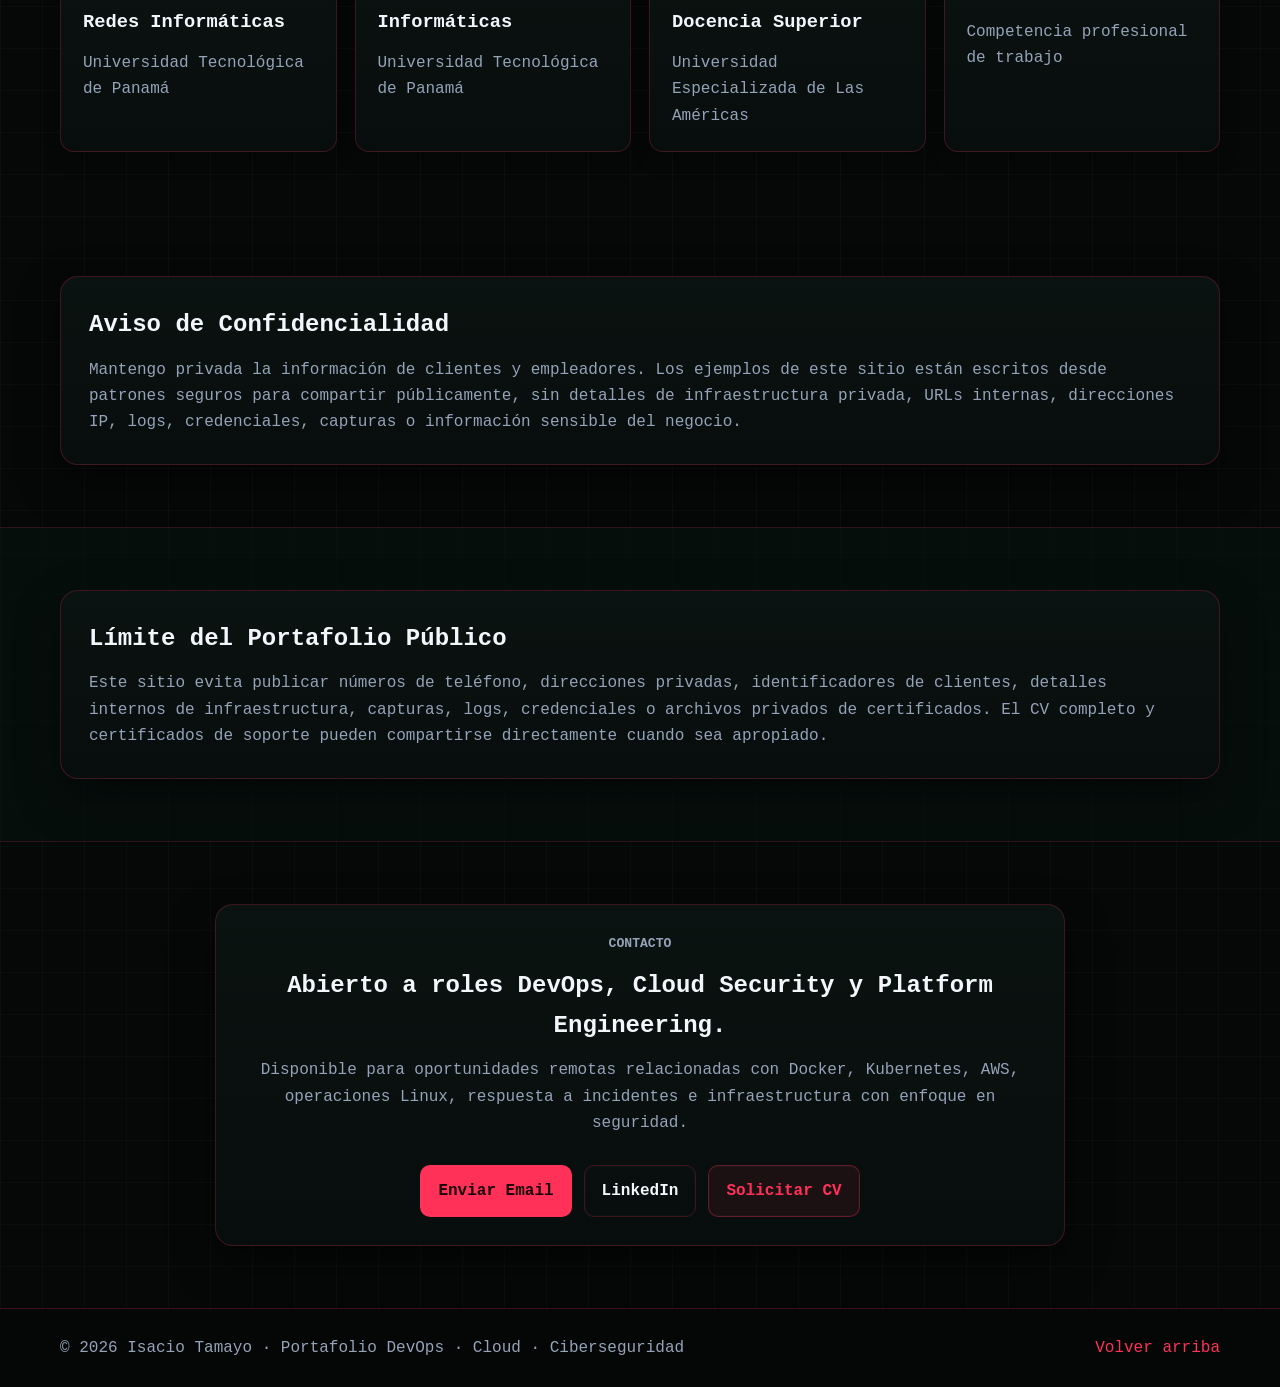
==== commit e102bbb7: "Add CVE blog posts: Next.js and MLflow SSRF labs - 4 bilingual articles (EN/ES) on CVE-2026-44578 an" ====
--- a/es.html
+++ b/es.html
@@ -484,6 +484,17 @@
             <ul><li>Mejorar validación de despliegues y visibilidad de health checks</li><li>Documentar fallas recurrentes de runtime</li><li>Fortalecer monitoreo y respuesta a alertas</li></ul>
             <p class="case-tags">Operaciones Cloud · Monitoreo · Logs · Health Checks · Troubleshooting</p>
           </article>
+
+          <article class="case-card">
+            <div class="case-number">05</div>
+            <h3>Reproducción de CVEs y diseño de labs de vulnerabilidades públicas</h3>
+            <p class="case-context">Construcción de labs Docker autocontenidos para reproducir vulnerabilidades SSRF reales en frameworks de producción, incluyendo exploits automatizados, retos CTF y análisis completo de remediación.</p>
+            <h4>Aplicado</h4>
+            <ul><li>Reproducción del CVE-2026-44578 (SSRF en handler de upgrade WebSocket de Next.js)</li><li>Laboratorio CTF de5 niveles para el CVE-2026-64849 (bypass de redirect en webhooks de MLflow)</li><li>Diseño de mock IMDS y servicios internos para explotación segura</li><li>Documentación de causa raíz, cadena de ataque, parches y firmas de detección</li></ul>
+            <h4>Habilidades Demostradas</h4>
+            <ul><li>Análisis de vulnerabilidades e identificación de causa raíz (TOCTOU, validación faltante)</li><li>Arquitectura de labs con Docker Compose y topologías de red aisladas</li><li>Desarrollo de exploits y automatización de PoC</li><li>Documentación de seguridad y preparación para disclosure responsable</li></ul>
+            <p class="case-tags">Investigación CVE · SSRF · Docker · Desarrollo de Exploits · AppSec · Diseño CTF</p>
+          </article>
         </div>
       </div>
     </section>
@@ -501,6 +512,18 @@
           <article class="project-card"><h3>Proyecto Secure SDLC - Análisis estático y revisión CI</h3><p>Proyecto académico final sobre prácticas Secure SDLC aplicadas a una aplicación vulnerable, incluyendo SAST, controles CI/CD, documentación de vulnerabilidades, evidencia de remediación y reporte de seguridad.</p><div class="project-tags"><span>Secure SDLC</span><span>SAST</span><span>SonarQube</span><span>GitHub Actions</span><span>AppSec</span><span>CI/CD</span></div></article>
           <article class="project-card"><h3>Práctica de análisis de logs SIEM</h3><p>Escenarios de práctica enfocados en consultar logs, identificar patrones sospechosos y documentar detecciones con flujo de analista de seguridad.</p><div class="project-tags"><span>ELK</span><span>KQL</span><span>Threat Hunting</span><span>IR</span></div></article>
           <article class="project-card"><h3>Práctica de Kubernetes & Platform Engineering</h3><p>Laboratorio enfocado en conceptos de orquestación, flujo de despliegue, exposición de servicios, higiene de configuración y preparación operativa.</p><div class="project-tags"><span>Kubernetes</span><span>Docker</span><span>Deployments</span><span>Platform Engineering</span></div></article>
+          <article class="project-card">
+            <h3>CVE-2026-44578 — Laboratorio SSRF en Next.js</h3>
+            <p>Laboratorio Docker autocontenido que reproduce un SSRF en el handler de upgrade WebSocket de Next.js. Incluye la app vulnerable, mock de AWS IMDS, exploit automatizado y reto CTF con4 flags.</p>
+            <div class="project-tags"><span>CVE</span><span>SSRF</span><span>Docker</span><span>Next.js</span><span>CTF</span><span>Python</span></div>
+            <a class="project-link" href="https://github.com/isaca0315/CVE-2026-44578-next-js-ssrf" target="_blank" rel="noopener noreferrer">Ver Repositorio</a>
+          </article>
+          <article class="project-card">
+            <h3>CVE-2026-64849 — Laboratorio SSRF en MLflow</h3>
+            <p>Laboratorio multi-contenedor que explota un bypass de redirect TOCTOU en webhooks de MLflow. Incluye CTF progresivo de5 niveles, SSRF ciego, exfiltración de metadata cloud y guía completa de explotación.</p>
+            <div class="project-tags"><span>CVE</span><span>SSRF</span><span>TOCTOU</span><span>MLflow</span><span>CTF</span><span>Docker</span></div>
+            <a class="project-link" href="https://github.com/isaca0315/CVE-2026-64849-poc-lab" target="_blank" rel="noopener noreferrer">Ver Repositorio</a>
+          </article>
         </div>
       </div>
     </section>
@@ -509,19 +532,40 @@
       <div class="container">
         <div class="section-heading">
           <p class="eyebrow">Blog</p>
-          <h2>Compartiré notas prácticas de cloud, DevOps y seguridad.</h2>
+          <h2>Investigación práctica en cloud, DevOps y seguridad.</h2>
           <p class="section-note">
-            Estoy construyendo esta sección para publicar artículos basados en mi trabajo y laboratorios.
-            Es una función futura en la que estoy trabajando.
-          </p>
-        </div>
-
-        <div class="summary-card blog-card">
-          <span class="blog-badge">Próximamente</span>
-          <p>
-            El blog está actualmente en desarrollo. Pronto encontrarás artículos públicos sobre operaciones cloud,
-            aplicaciones en contenedores, troubleshooting de Linux, CI/CD y práctica de infraestructura con enfoque en seguridad.
-          </p>
+            Artículos técnicos basados en investigación real de vulnerabilidades, diseño de labs y experiencia en operaciones de producción.
+          </p>
+        </div>
+
+        <div class="blog-grid">
+          <article class="blog-card">
+            <span class="blog-badge">Publicado</span>
+            <h3>CVE-2026-44578 — SSRF en WebSocket Upgrade de Next.js</h3>
+            <p>
+              Análisis técnico de un Server-Side Request Forgery en despliegues self-hosted
+              de Next.js. Cubre el handler vulnerable de upgrade WebSocket, arquitectura
+              del lab Docker con mock IMDS y cadena de explotación.
+            </p>
+            <div class="project-tags">
+              <span>CVE</span><span>SSRF</span><span>Next.js</span><span>Docker</span><span>AppSec</span>
+            </div>
+            <a class="project-link" href="blog-nextjs-ssrf-es.html">Leer Artículo</a>
+          </article>
+
+          <article class="blog-card">
+            <span class="blog-badge">Publicado</span>
+            <h3>CVE-2026-64849 — SSRF en Webhooks de MLflow vía TOCTOU</h3>
+            <p>
+              Análisis de un SSRF crítico en MLflow causado por un bypass de validación
+              de redirects. Incluye arquitectura del lab multi-contenedor, cadena de
+              explotación y guía de remediación para el defecto TOCTOU.
+            </p>
+            <div class="project-tags">
+              <span>CVE</span><span>SSRF</span><span>TOCTOU</span><span>MLflow</span><span>Docker</span>
+            </div>
+            <a class="project-link" href="blog-mlflow-ssrf-es.html">Leer Artículo</a>
+          </article>
         </div>
       </div>
     </section>
--- a/assets/css/styles.css
+++ b/assets/css/styles.css
@@ -104,9 +104,9 @@
 
 .skills-grid,.case-grid,.project-grid,.credential-grid,.education-grid,.security-grid{display:grid;gap:18px}
 .skills-grid{grid-template-columns:repeat(4,1fr)}
-.skill-card,.case-card,.project-card,.credential-card,.experience-card,.education-card,.security-card{background:linear-gradient(180deg,rgba(11,20,18,.95),rgba(8,14,13,.95));border:1px solid var(--border);border-radius:14px;padding:22px;transition:.2s ease;box-shadow:0 8px 20px rgba(0,0,0,.24)}
-.skill-card:hover,.case-card:hover,.project-card:hover,.credential-card:hover,.experience-card:hover,.education-card:hover,.security-card:hover{transform:translateY(-3px);border-color:rgba(255,49,88,.48);box-shadow:var(--shadow)}
-.skill-card h3,.case-card h3,.project-card h3,.experience-card h3,.education-card h3,.security-card h3{margin-bottom:12px}
+.skill-card,.case-card,.project-card,.credential-card,.experience-card,.education-card,.security-card,.blog-card{background:linear-gradient(180deg,rgba(11,20,18,.95),rgba(8,14,13,.95));border:1px solid var(--border);border-radius:14px;padding:22px;transition:.2s ease;box-shadow:0 8px 20px rgba(0,0,0,.24)}
+.skill-card:hover,.case-card:hover,.project-card:hover,.credential-card:hover,.experience-card:hover,.education-card:hover,.security-card:hover,.blog-card:hover{transform:translateY(-3px);border-color:rgba(255,49,88,.48);box-shadow:var(--shadow)}
+.skill-card h3,.case-card h3,.project-card h3,.experience-card h3,.education-card h3,.security-card h3,.blog-card h3{margin-bottom:12px}
 .skill-card ul,.case-card ul,.experience-card ul{padding-left:18px;color:var(--muted)}
 .skill-card li,.case-card li,.experience-card li{margin:7px 0}
 
@@ -155,12 +155,19 @@
 .case-tags{margin-top:16px;color:var(--accent);font-size:.9rem;font-weight:800}
 .project-grid{grid-template-columns:repeat(4,1fr)}
 .project-card p{color:var(--muted);margin-bottom:18px}
+.project-card .project-link{margin-top:auto}
 .project-tags{display:flex;flex-wrap:wrap;gap:8px}
 .project-tags span,.learning-item{border:1px solid var(--border);background:var(--card-2);padding:7px 10px;border-radius:999px;color:var(--muted);font-size:.85rem}
+.project-link{display:inline-flex;align-items:center;margin-top:14px;padding:8px 12px;border:1px solid var(--border);border-radius:10px;color:var(--accent);text-decoration:none;font-size:.88rem;font-weight:800;transition:.2s ease}
+.project-link::before{content:">";margin-right:8px}
+.project-link:hover{border-color:rgba(255,49,88,.48);background:rgba(255,49,88,.08)}
 .blog-badge{display:inline-flex;width:max-content;padding:5px 9px;border-radius:999px;font-size:.73rem;font-weight:900;text-transform:uppercase;letter-spacing:0;background:rgba(0,212,255,.10);color:var(--accent-2);border:1px solid rgba(0,212,255,.28);margin-bottom:14px}
 .learning-grid{display:grid;grid-template-columns:repeat(3,1fr);gap:12px}
 .learning-item{text-align:center;border-radius:12px;padding:16px;color:var(--text)}
 .contact-section{text-align:center}
+.blog-grid{display:grid;grid-template-columns:repeat(2,1fr);gap:18px}
+.blog-card{display:flex;flex-direction:column}
+.blog-card p{color:var(--muted);margin-bottom:14px}
 .contact-box{max-width:850px;margin:0 auto}
 .footer{border-top:1px solid var(--border);padding:26px 0;color:var(--muted);background:rgba(5,8,7,.94)}
 .footer-inner{display:flex;justify-content:space-between;gap:14px;align-items:center}
@@ -181,6 +188,7 @@
   .skills-grid,.project-grid,.education-grid,.security-grid{grid-template-columns:repeat(2,1fr)}
   .credential-grid{grid-template-columns:repeat(2,1fr)}
   .guide-grid{grid-template-columns:repeat(2,1fr)}
+  .blog-grid{grid-template-columns:repeat(2,1fr)}
   .experience-card{grid-template-columns:1fr}
 }
 @media(max-width:720px){
@@ -191,7 +199,7 @@
   .desktop-nav{left:0;right:0;top:calc(100% + 9px);grid-template-columns:1fr;width:100%;max-height:calc(100vh - 86px);overflow:auto}
   .desktop-nav a{min-height:40px;font-size:.8rem}
   .hero{padding:56px 0 36px}
-  .skills-grid,.case-grid,.project-grid,.credential-grid,.credential-grid.single,.credential-stats,.learning-grid,.education-grid,.security-grid,.guide-grid{grid-template-columns:1fr}
+  .skills-grid,.case-grid,.project-grid,.credential-grid,.credential-grid.single,.credential-stats,.learning-grid,.education-grid,.security-grid,.guide-grid,.blog-grid{grid-template-columns:1fr}
   .footer-inner{flex-direction:column;text-align:center}
 }
 @media(max-width:480px){
@@ -200,7 +208,7 @@
   .section-heading h2{font-size:clamp(1.45rem,8vw,2rem)}
   .hero-actions,.contact-pills{gap:9px}
   .btn{width:100%;padding:11px 13px}
-  .summary-card,.confidentiality-card,.contact-box,.hero-card,.skill-card,.case-card,.project-card,.credential-card,.experience-card,.education-card,.security-card,.guide-card{padding:18px}
+  .summary-card,.confidentiality-card,.contact-box,.hero-card,.skill-card,.case-card,.project-card,.credential-card,.experience-card,.education-card,.security-card,.guide-card,.blog-card{padding:18px}
   .credential-stats div{padding:16px}
   .tech-carousel::before,.tech-carousel::after{width:36px}
   .tech-track{gap:8px;padding:14px}
